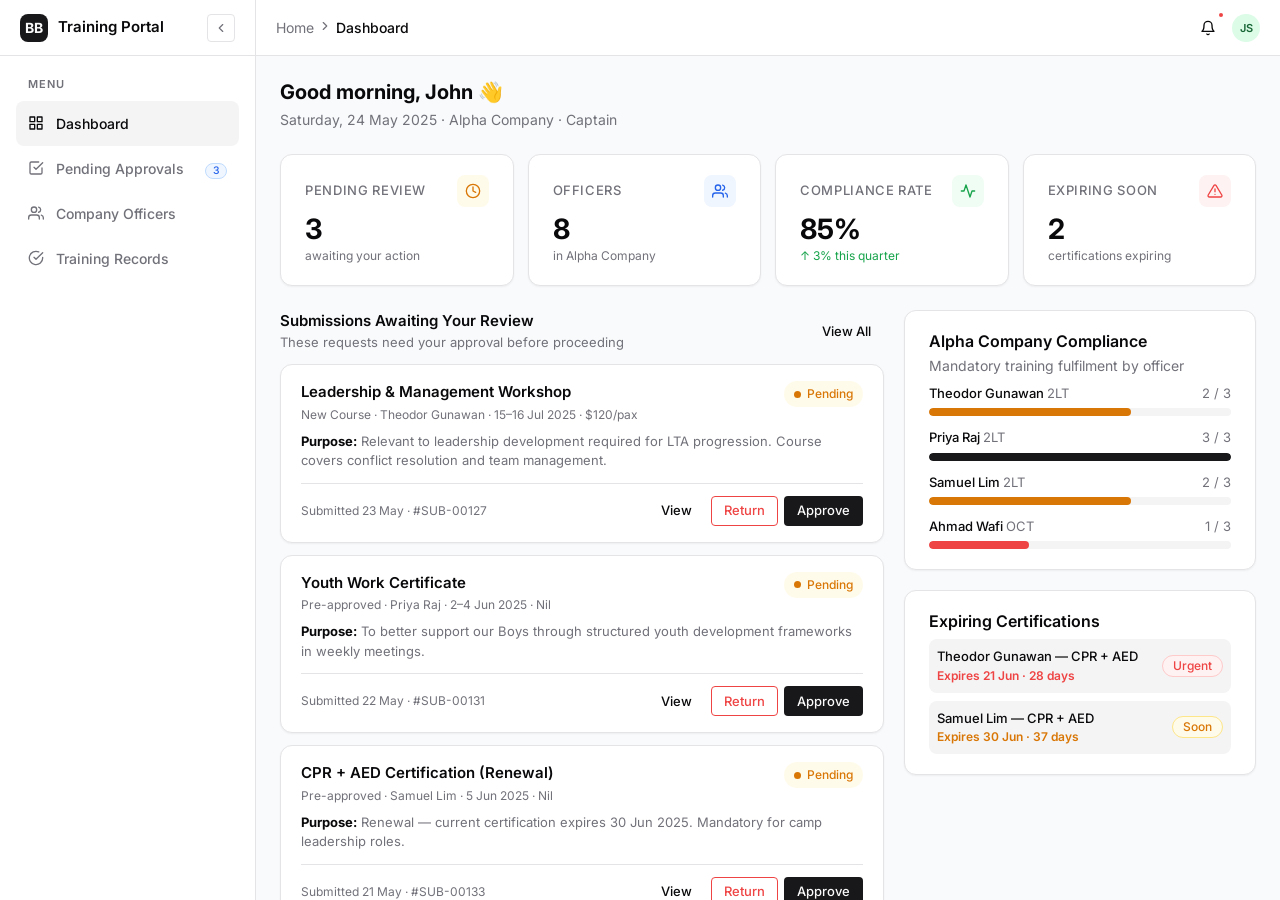
==== pages/captain.html @ b784c7eb "initial commit" ====
<!DOCTYPE html>
<html lang="en" style="height:100%;">
<head>
  <meta charset="UTF-8" />
  <meta name="viewport" content="width=device-width, initial-scale=1.0" />
  <title>Captain — BB Training Portal</title>
  <link rel="preconnect" href="https://fonts.googleapis.com" />
  <link rel="preconnect" href="https://fonts.gstatic.com" crossorigin />
  <link href="https://fonts.googleapis.com/css2?family=Inter:wght@400;500;600;700;800&display=swap" rel="stylesheet" />
  <link rel="stylesheet" href="../components/styles.css" />
</head>
<body style="height:100%;overflow:hidden;">

<div class="layout" style="height:100%;">

  <!-- ── Sidebar ──────────────────────────────────────────────── -->
  <aside class="sidebar">
    <div class="sidebar-header">
      <div class="sidebar-brand">
        <div class="sidebar-logo">BB</div>
        <span class="sidebar-brand-name">Training Portal</span>
      </div>
      <button class="sidebar-toggle" title="Collapse sidebar">
        <svg viewBox="0 0 24 24" fill="none" stroke="currentColor" stroke-width="2" stroke-linecap="round" stroke-linejoin="round"><path d="m15 18-6-6 6-6"/></svg>
      </button>
    </div>
    <nav class="sidebar-nav">
      <div class="sidebar-section">
        <div class="sidebar-section-label">Menu</div>
        <a href="#" id="nav-dashboard" class="nav-item active" onclick="showSection('dashboard');return false;">
          <span class="nav-item-icon"><svg viewBox="0 0 24 24" fill="none" stroke="currentColor" stroke-width="2" stroke-linecap="round" stroke-linejoin="round"><rect x="3" y="3" width="7" height="7"/><rect x="14" y="3" width="7" height="7"/><rect x="14" y="14" width="7" height="7"/><rect x="3" y="14" width="7" height="7"/></svg></span>
          <span class="nav-item-label">Dashboard</span>
        </a>
        <a href="#" id="nav-approvals" class="nav-item" onclick="showSection('approvals');return false;">
          <span class="nav-item-icon"><svg viewBox="0 0 24 24" fill="none" stroke="currentColor" stroke-width="2" stroke-linecap="round" stroke-linejoin="round"><polyline points="9 11 12 14 22 4"/><path d="M21 12v7a2 2 0 0 1-2 2H5a2 2 0 0 1-2-2V5a2 2 0 0 1 2-2h11"/></svg></span>
          <span class="nav-item-label">Pending Approvals</span>
          <span class="nav-item-badge"><span class="badge badge-info" style="font-size:.65rem;padding:.125rem .4rem;">3</span></span>
        </a>
        <a href="#" id="nav-officers" class="nav-item" onclick="showSection('officers');return false;">
          <span class="nav-item-icon"><svg viewBox="0 0 24 24" fill="none" stroke="currentColor" stroke-width="2" stroke-linecap="round" stroke-linejoin="round"><path d="M17 21v-2a4 4 0 0 0-4-4H5a4 4 0 0 0-4 4v2"/><circle cx="9" cy="7" r="4"/><path d="M23 21v-2a4 4 0 0 0-3-3.87"/><path d="M16 3.13a4 4 0 0 1 0 7.75"/></svg></span>
          <span class="nav-item-label">Company Officers</span>
        </a>
        <a href="#" id="nav-records" class="nav-item" onclick="showSection('records');return false;">
          <span class="nav-item-icon"><svg viewBox="0 0 24 24" fill="none" stroke="currentColor" stroke-width="2" stroke-linecap="round" stroke-linejoin="round"><path d="M22 11.08V12a10 10 0 1 1-5.93-9.14"/><polyline points="22 4 12 14.01 9 11.01"/></svg></span>
          <span class="nav-item-label">Training Records</span>
        </a>
      </div>
    </nav>
  </aside>

  <!-- ── Main ─────────────────────────────────────────────────── -->
  <div class="page-wrapper">

    <!-- Topbar -->
    <div class="topbar">
      <div class="topbar-left">
        <nav class="breadcrumb">
          <div class="breadcrumb-item"><a href="#">Home</a></div>
          <div class="breadcrumb-separator"><svg viewBox="0 0 24 24" fill="none" stroke="currentColor" stroke-width="2" stroke-linecap="round" stroke-linejoin="round"><polyline points="9 18 15 12 9 6"/></svg></div>
          <div class="breadcrumb-item" id="breadcrumb-current">Dashboard</div>
        </nav>
      </div>
      <div class="topbar-right">
        <div class="notif-btn">
          <button class="btn btn-ghost btn-icon" title="Notifications" data-dropdown="notif-menu">
            <svg viewBox="0 0 24 24" fill="none" stroke="currentColor" stroke-width="2" stroke-linecap="round" stroke-linejoin="round"><path d="M18 8A6 6 0 0 0 6 8c0 7-3 9-3 9h18s-3-2-3-9"/><path d="M13.73 21a2 2 0 0 1-3.46 0"/></svg>
          </button>
          <span class="notif-dot"></span>
        </div>
        <div class="dropdown-menu align-right" id="notif-menu" style="width:18rem;">
          <div class="dropdown-label">Notifications</div>
          <div class="dropdown-separator"></div>
          <div style="padding:0.5rem;display:flex;flex-direction:column;gap:0.375rem;">
            <div style="padding:0.5rem;border-radius:var(--radius);background:var(--muted);font-size:0.8125rem;">
              <div style="font-weight:500;color:var(--fg);">New submission pending review</div>
              <div style="color:var(--muted-fg);font-size:0.75rem;margin-top:0.125rem;">Theodor Gunawan · Leadership Workshop · just now</div>
            </div>
            <div style="padding:0.5rem;border-radius:var(--radius);font-size:0.8125rem;">
              <div style="font-weight:500;color:var(--fg);">New submission pending review</div>
              <div style="color:var(--muted-fg);font-size:0.75rem;margin-top:0.125rem;">Priya Raj · Youth Work Certificate · 1 hour ago</div>
            </div>
            <div style="padding:0.5rem;border-radius:var(--radius);font-size:0.8125rem;">
              <div style="font-weight:500;color:var(--fg);">2 officers have expiring certs</div>
              <div style="color:var(--muted-fg);font-size:0.75rem;margin-top:0.125rem;">Alpha Company · within 90 days</div>
            </div>
          </div>
        </div>
        <div style="position:relative;">
          <button class="avatar avatar-sm" style="background:#dcfce7;color:#166534;cursor:pointer;border:none;" data-dropdown="topbar-user-menu">JS</button>
          <div class="dropdown-menu align-right" id="topbar-user-menu" style="width:14rem;top:2.5rem;">
            <div class="dropdown-label">John Seet · Alpha Company</div>
            <div style="padding:0.25rem 0.75rem 0.5rem;font-size:0.75rem;color:var(--muted-fg);">Captain</div>
            <div class="dropdown-separator"></div>
            <button class="dropdown-item"><svg viewBox="0 0 24 24" fill="none" stroke="currentColor" stroke-width="2" stroke-linecap="round" stroke-linejoin="round"><path d="M20 21v-2a4 4 0 0 0-4-4H8a4 4 0 0 0-4 4v2"/><circle cx="12" cy="7" r="4"/></svg>My Profile</button>
            <div class="dropdown-separator"></div>
            <a href="login.html" class="dropdown-item destructive"><svg viewBox="0 0 24 24" fill="none" stroke="currentColor" stroke-width="2" stroke-linecap="round" stroke-linejoin="round"><path d="M9 21H5a2 2 0 0 1-2-2V5a2 2 0 0 1 2-2h4"/><polyline points="16 17 21 12 16 7"/><line x1="21" y1="12" x2="9" y2="12"/></svg>Log Out</a>
          </div>
        </div>
      </div>
    </div>

    <main class="page-content">

      <!-- ══════════════════════════════════════════════════════
           SECTION: Dashboard
           ══════════════════════════════════════════════════════ -->
      <div id="section-dashboard">
        <div class="page-header">
          <div>
            <h1 class="page-title">Good morning, John 👋</h1>
            <p class="page-subtitle">Saturday, 24 May 2025 · Alpha Company · Captain</p>
          </div>
        </div>

        <!-- Stat cards -->
        <div style="display:grid;grid-template-columns:repeat(4,1fr);gap:0.875rem;margin-bottom:1.5rem;">
          <div class="stat-card" style="cursor:pointer;" onclick="showSection('approvals')">
            <div class="stat-card-header">
              <span class="stat-card-label">Pending Review</span>
              <div class="stat-card-icon" style="background:#fffbeb;color:var(--warning);">
                <svg viewBox="0 0 24 24" fill="none" stroke="currentColor" stroke-width="2" stroke-linecap="round" stroke-linejoin="round"><circle cx="12" cy="12" r="10"/><polyline points="12 6 12 12 16 14"/></svg>
              </div>
            </div>
            <div class="stat-card-value">3</div>
            <div class="stat-card-trend">awaiting your action</div>
          </div>
          <div class="stat-card" style="cursor:pointer;" onclick="showSection('officers')">
            <div class="stat-card-header">
              <span class="stat-card-label">Officers</span>
              <div class="stat-card-icon" style="background:#eff6ff;color:var(--info);">
                <svg viewBox="0 0 24 24" fill="none" stroke="currentColor" stroke-width="2" stroke-linecap="round" stroke-linejoin="round"><path d="M17 21v-2a4 4 0 0 0-4-4H5a4 4 0 0 0-4 4v2"/><circle cx="9" cy="7" r="4"/><path d="M23 21v-2a4 4 0 0 0-3-3.87"/><path d="M16 3.13a4 4 0 0 1 0 7.75"/></svg>
              </div>
            </div>
            <div class="stat-card-value">8</div>
            <div class="stat-card-trend">in Alpha Company</div>
          </div>
          <div class="stat-card">
            <div class="stat-card-header">
              <span class="stat-card-label">Compliance Rate</span>
              <div class="stat-card-icon" style="background:#f0fdf4;color:var(--success);">
                <svg viewBox="0 0 24 24" fill="none" stroke="currentColor" stroke-width="2" stroke-linecap="round" stroke-linejoin="round"><polyline points="22 12 18 12 15 21 9 3 6 12 2 12"/></svg>
              </div>
            </div>
            <div class="stat-card-value">85%</div>
            <div class="stat-card-trend" style="color:var(--success);">↑ 3% this quarter</div>
          </div>
          <div class="stat-card">
            <div class="stat-card-header">
              <span class="stat-card-label">Expiring Soon</span>
              <div class="stat-card-icon" style="background:#fef2f2;color:var(--destructive);">
                <svg viewBox="0 0 24 24" fill="none" stroke="currentColor" stroke-width="2" stroke-linecap="round" stroke-linejoin="round"><path d="M10.29 3.86L1.82 18a2 2 0 0 0 1.71 3h16.94a2 2 0 0 0 1.71-3L13.71 3.86a2 2 0 0 0-3.42 0z"/><line x1="12" y1="9" x2="12" y2="13"/><line x1="12" y1="17" x2="12.01" y2="17"/></svg>
              </div>
            </div>
            <div class="stat-card-value">2</div>
            <div class="stat-card-trend">certifications expiring</div>
          </div>
        </div>

        <div style="display:grid;grid-template-columns:1fr 22rem;gap:1.25rem;align-items:start;">
          <!-- Left: pending submissions -->
          <div class="section">
            <div class="section-header">
              <div>
                <div class="section-title">Submissions Awaiting Your Review</div>
                <div class="section-subtitle">These requests need your approval before proceeding</div>
              </div>
              <button class="btn btn-ghost btn-sm" onclick="showSection('approvals')">View All</button>
            </div>

            <div style="display:flex;flex-direction:column;gap:0.75rem;">

              <div class="submission-card">
                <div class="submission-card-header">
                  <div>
                    <div class="submission-card-title">Leadership &amp; Management Workshop</div>
                    <div class="submission-card-meta">New Course · Theodor Gunawan · 15–16 Jul 2025 · $120/pax</div>
                  </div>
                  <span class="status-pill pending">Pending</span>
                </div>
                <div style="font-size:0.8125rem;color:var(--muted-fg);margin:0.5rem 0 0.625rem;">
                  <strong style="color:var(--fg);">Purpose:</strong> Relevant to leadership development required for LTA progression. Course covers conflict resolution and team management.
                </div>
                <div class="submission-card-footer">
                  <div style="font-size:0.75rem;color:var(--muted-fg);">Submitted 23 May · #SUB-00127</div>
                  <div style="display:flex;gap:0.375rem;">
                    <button class="btn btn-ghost btn-sm" onclick="openDetailDialog('SUB-00127')">View</button>
                    <button class="btn btn-outline btn-sm" style="color:var(--destructive);border-color:var(--destructive);" onclick="openReturnDialog('SUB-00127','Theodor Gunawan','Leadership & Management Workshop')">Return</button>
                    <button class="btn btn-default btn-sm" onclick="openApproveDialog('SUB-00127','Theodor Gunawan','Leadership & Management Workshop')">Approve</button>
                  </div>
                </div>
              </div>

              <div class="submission-card">
                <div class="submission-card-header">
                  <div>
                    <div class="submission-card-title">Youth Work Certificate</div>
                    <div class="submission-card-meta">Pre-approved · Priya Raj · 2–4 Jun 2025 · Nil</div>
                  </div>
                  <span class="status-pill pending">Pending</span>
                </div>
                <div style="font-size:0.8125rem;color:var(--muted-fg);margin:0.5rem 0 0.625rem;">
                  <strong style="color:var(--fg);">Purpose:</strong> To better support our Boys through structured youth development frameworks in weekly meetings.
                </div>
                <div class="submission-card-footer">
                  <div style="font-size:0.75rem;color:var(--muted-fg);">Submitted 22 May · #SUB-00131</div>
                  <div style="display:flex;gap:0.375rem;">
                    <button class="btn btn-ghost btn-sm" onclick="openDetailDialog('SUB-00131')">View</button>
                    <button class="btn btn-outline btn-sm" style="color:var(--destructive);border-color:var(--destructive);" onclick="openReturnDialog('SUB-00131','Priya Raj','Youth Work Certificate')">Return</button>
                    <button class="btn btn-default btn-sm" onclick="openApproveDialog('SUB-00131','Priya Raj','Youth Work Certificate')">Approve</button>
                  </div>
                </div>
              </div>

              <div class="submission-card">
                <div class="submission-card-header">
                  <div>
                    <div class="submission-card-title">CPR + AED Certification (Renewal)</div>
                    <div class="submission-card-meta">Pre-approved · Samuel Lim · 5 Jun 2025 · Nil</div>
                  </div>
                  <span class="status-pill pending">Pending</span>
                </div>
                <div style="font-size:0.8125rem;color:var(--muted-fg);margin:0.5rem 0 0.625rem;">
                  <strong style="color:var(--fg);">Purpose:</strong> Renewal — current certification expires 30 Jun 2025. Mandatory for camp leadership roles.
                </div>
                <div class="submission-card-footer">
                  <div style="font-size:0.75rem;color:var(--muted-fg);">Submitted 21 May · #SUB-00133</div>
                  <div style="display:flex;gap:0.375rem;">
                    <button class="btn btn-ghost btn-sm" onclick="openDetailDialog('SUB-00133')">View</button>
                    <button class="btn btn-outline btn-sm" style="color:var(--destructive);border-color:var(--destructive);" onclick="openReturnDialog('SUB-00133','Samuel Lim','CPR + AED Certification')">Return</button>
                    <button class="btn btn-default btn-sm" onclick="openApproveDialog('SUB-00133','Samuel Lim','CPR + AED Certification')">Approve</button>
                  </div>
                </div>
              </div>

            </div>
          </div>

          <!-- Right: company compliance -->
          <div style="display:flex;flex-direction:column;gap:1.25rem;">

            <div class="card">
              <div class="card-header">
                <h3 class="card-title">Alpha Company Compliance</h3>
                <p class="card-description">Mandatory training fulfilment by officer</p>
              </div>
              <div class="card-content" style="padding-top:0.5rem;display:flex;flex-direction:column;gap:0.75rem;">
                <div>
                  <div style="display:flex;justify-content:space-between;font-size:0.8125rem;margin-bottom:0.3rem;">
                    <span style="font-weight:500;">Theodor Gunawan <span style="color:var(--muted-fg);font-weight:400;">2LT</span></span>
                    <span style="color:var(--muted-fg);">2 / 3</span>
                  </div>
                  <div class="progress"><div class="progress-bar" data-value="67" style="background:var(--warning);"></div></div>
                </div>
                <div>
                  <div style="display:flex;justify-content:space-between;font-size:0.8125rem;margin-bottom:0.3rem;">
                    <span style="font-weight:500;">Priya Raj <span style="color:var(--muted-fg);font-weight:400;">2LT</span></span>
                    <span style="color:var(--muted-fg);">3 / 3</span>
                  </div>
                  <div class="progress"><div class="progress-bar" data-value="100"></div></div>
                </div>
                <div>
                  <div style="display:flex;justify-content:space-between;font-size:0.8125rem;margin-bottom:0.3rem;">
                    <span style="font-weight:500;">Samuel Lim <span style="color:var(--muted-fg);font-weight:400;">2LT</span></span>
                    <span style="color:var(--muted-fg);">2 / 3</span>
                  </div>
                  <div class="progress"><div class="progress-bar" data-value="67" style="background:var(--warning);"></div></div>
                </div>
                <div>
                  <div style="display:flex;justify-content:space-between;font-size:0.8125rem;margin-bottom:0.3rem;">
                    <span style="font-weight:500;">Ahmad Wafi <span style="color:var(--muted-fg);font-weight:400;">OCT</span></span>
                    <span style="color:var(--muted-fg);">1 / 3</span>
                  </div>
                  <div class="progress"><div class="progress-bar" data-value="33" style="background:var(--destructive);"></div></div>
                </div>
              </div>
            </div>

            <div class="card">
              <div class="card-header">
                <h3 class="card-title">Expiring Certifications</h3>
              </div>
              <div class="card-content" style="padding-top:0.5rem;display:flex;flex-direction:column;gap:0.5rem;">
                <div style="display:flex;align-items:center;justify-content:space-between;padding:0.5rem;background:var(--muted);border-radius:var(--radius);font-size:0.8125rem;">
                  <div>
                    <div style="font-weight:500;">Theodor Gunawan — CPR + AED</div>
                    <div style="color:var(--destructive);font-size:0.75rem;font-weight:600;">Expires 21 Jun · 28 days</div>
                  </div>
                  <span class="badge" style="background:#fef2f2;color:var(--destructive);border-color:#fecaca;">Urgent</span>
                </div>
                <div style="display:flex;align-items:center;justify-content:space-between;padding:0.5rem;background:var(--muted);border-radius:var(--radius);font-size:0.8125rem;">
                  <div>
                    <div style="font-weight:500;">Samuel Lim — CPR + AED</div>
                    <div style="color:var(--warning);font-size:0.75rem;font-weight:600;">Expires 30 Jun · 37 days</div>
                  </div>
                  <span class="badge badge-warning">Soon</span>
                </div>
              </div>
            </div>

          </div>
        </div>
      </div><!-- /section-dashboard -->


      <!-- ══════════════════════════════════════════════════════
           SECTION: Pending Approvals
           ══════════════════════════════════════════════════════ -->
      <div id="section-approvals" style="display:none;">
        <div class="page-header">
          <div>
            <h1 class="page-title">Pending Approvals</h1>
            <p class="page-subtitle">Training requests from Alpha Company officers awaiting your review</p>
          </div>
        </div>

        <!-- Filter bar -->
        <div style="display:flex;align-items:center;gap:0.75rem;margin-bottom:1.25rem;flex-wrap:wrap;">
          <div class="input-wrapper" style="flex:1;min-width:14rem;max-width:22rem;">
            <span class="input-icon-left"><svg viewBox="0 0 24 24" fill="none" stroke="currentColor" stroke-width="2" stroke-linecap="round" stroke-linejoin="round"><circle cx="11" cy="11" r="8"/><path d="m21 21-4.35-4.35"/></svg></span>
            <input class="input has-icon-left" type="text" placeholder="Search by officer or course…" oninput="filterApprovals(this.value)" />
          </div>
          <select class="input" style="width:auto;" onchange="filterApprovalType(this.value)">
            <option value="">All Types</option>
            <option value="preapproved">Pre-approved</option>
            <option value="new">New Course</option>
          </select>
        </div>

        <div class="card" style="padding:0;overflow:hidden;">
          <table class="table" id="approvals-table">
            <thead>
              <tr>
                <th>Ref #</th>
                <th>Officer</th>
                <th>Course</th>
                <th>Type</th>
                <th>Submitted</th>
                <th>Dates</th>
                <th style="width:11rem;"></th>
              </tr>
            </thead>
            <tbody id="tbody-approvals">
              <tr data-type="new" data-search="john tan leadership management workshop sub-00127">
                <td style="font-family:monospace;font-size:0.8rem;color:var(--muted-fg);">#SUB-00127</td>
                <td>
                  <div style="display:flex;align-items:center;gap:0.5rem;">
                    <div class="avatar avatar-sm" style="background:#dbeafe;color:#1d4ed8;">TG</div>
                    <div><div style="font-weight:500;font-size:0.875rem;">Theodor Gunawan</div><div style="font-size:0.75rem;color:var(--muted-fg);">2LT</div></div>
                  </div>
                </td>
                <td style="font-weight:500;">Leadership &amp; Management Workshop</td>
                <td><span class="chip">New Course</span></td>
                <td>23 May 2025</td>
                <td style="color:var(--muted-fg);">15–16 Jul 2025</td>
                <td>
                  <div style="display:flex;gap:0.375rem;">
                    <button class="btn btn-ghost btn-sm" onclick="openDetailDialog('SUB-00127')">View</button>
                    <button class="btn btn-outline btn-sm" style="color:var(--destructive);border-color:var(--destructive);" onclick="openReturnDialog('SUB-00127','Theodor Gunawan','Leadership & Management Workshop')">Return</button>
                    <button class="btn btn-default btn-sm" onclick="openApproveDialog('SUB-00127','Theodor Gunawan','Leadership & Management Workshop')">Approve</button>
                  </div>
                </td>
              </tr>
              <tr data-type="preapproved" data-search="priya raj youth work certificate sub-00131">
                <td style="font-family:monospace;font-size:0.8rem;color:var(--muted-fg);">#SUB-00131</td>
                <td>
                  <div style="display:flex;align-items:center;gap:0.5rem;">
                    <div class="avatar avatar-sm" style="background:#f3e8ff;color:#7c3aed;">PR</div>
                    <div><div style="font-weight:500;font-size:0.875rem;">Priya Raj</div><div style="font-size:0.75rem;color:var(--muted-fg);">2LT</div></div>
                  </div>
                </td>
                <td style="font-weight:500;">Youth Work Certificate</td>
                <td><span class="chip">Pre-approved</span></td>
                <td>22 May 2025</td>
                <td style="color:var(--muted-fg);">2–4 Jun 2025</td>
                <td>
                  <div style="display:flex;gap:0.375rem;">
                    <button class="btn btn-ghost btn-sm" onclick="openDetailDialog('SUB-00131')">View</button>
                    <button class="btn btn-outline btn-sm" style="color:var(--destructive);border-color:var(--destructive);" onclick="openReturnDialog('SUB-00131','Priya Raj','Youth Work Certificate')">Return</button>
                    <button class="btn btn-default btn-sm" onclick="openApproveDialog('SUB-00131','Priya Raj','Youth Work Certificate')">Approve</button>
                  </div>
                </td>
              </tr>
              <tr data-type="preapproved" data-search="samuel lim cpr aed certification sub-00133">
                <td style="font-family:monospace;font-size:0.8rem;color:var(--muted-fg);">#SUB-00133</td>
                <td>
                  <div style="display:flex;align-items:center;gap:0.5rem;">
                    <div class="avatar avatar-sm" style="background:#fef9c3;color:#854d0e;">SL</div>
                    <div><div style="font-weight:500;font-size:0.875rem;">Samuel Lim</div><div style="font-size:0.75rem;color:var(--muted-fg);">2LT</div></div>
                  </div>
                </td>
                <td style="font-weight:500;">CPR + AED Certification (Renewal)</td>
                <td><span class="chip">Pre-approved</span></td>
                <td>21 May 2025</td>
                <td style="color:var(--muted-fg);">5 Jun 2025</td>
                <td>
                  <div style="display:flex;gap:0.375rem;">
                    <button class="btn btn-ghost btn-sm" onclick="openDetailDialog('SUB-00133')">View</button>
                    <button class="btn btn-outline btn-sm" style="color:var(--destructive);border-color:var(--destructive);" onclick="openReturnDialog('SUB-00133','Samuel Lim','CPR + AED Certification')">Return</button>
                    <button class="btn btn-default btn-sm" onclick="openApproveDialog('SUB-00133','Samuel Lim','CPR + AED Certification')">Approve</button>
                  </div>
                </td>
              </tr>
            </tbody>
          </table>
        </div>
      </div><!-- /section-approvals -->


      <!-- ══════════════════════════════════════════════════════
           SECTION: Company Officers
           ══════════════════════════════════════════════════════ -->
      <div id="section-officers" style="display:none;">
        <div class="page-header">
          <div>
            <h1 class="page-title">Company Officers</h1>
            <p class="page-subtitle">Alpha Company · 8 officers</p>
          </div>
        </div>

        <div class="card" style="padding:0;overflow:hidden;">
          <table class="table">
            <thead>
              <tr>
                <th>Officer</th>
                <th>Rank</th>
                <th>OCO</th>
                <th>BOTC</th>
                <th>AOTC</th>
                <th>CPR/AED</th>
                <th>Safeguarding</th>
                <th>Overall</th>
              </tr>
            </thead>
            <tbody>
              <tr>
                <td>
                  <div style="display:flex;align-items:center;gap:0.5rem;">
                    <div class="avatar avatar-sm" style="background:#dbeafe;color:#1d4ed8;">TG</div>
                    <span style="font-weight:500;">Theodor Gunawan</span>
                  </div>
                </td>
                <td>2LT</td>
                <td><span class="status-pill approved" style="font-size:0.7rem;">✓</span></td>
                <td><span class="status-pill approved" style="font-size:0.7rem;">✓</span></td>
                <td><span class="status-pill pending" style="font-size:0.7rem;">—</span></td>
                <td><span class="status-pill" style="background:#fef3c7;color:#92400e;font-size:0.7rem;">Expiring</span></td>
                <td><span class="status-pill approved" style="font-size:0.7rem;">✓</span></td>
                <td>
                  <div style="display:flex;align-items:center;gap:0.5rem;">
                    <div class="progress" style="width:4rem;"><div class="progress-bar" data-value="67" style="background:var(--warning);"></div></div>
                    <span style="font-size:0.8125rem;color:var(--muted-fg);">67%</span>
                  </div>
                </td>
              </tr>
              <tr>
                <td>
                  <div style="display:flex;align-items:center;gap:0.5rem;">
                    <div class="avatar avatar-sm" style="background:#f3e8ff;color:#7c3aed;">PR</div>
                    <span style="font-weight:500;">Priya Raj</span>
                  </div>
                </td>
                <td>2LT</td>
                <td><span class="status-pill approved" style="font-size:0.7rem;">✓</span></td>
                <td><span class="status-pill approved" style="font-size:0.7rem;">✓</span></td>
                <td><span class="status-pill approved" style="font-size:0.7rem;">✓</span></td>
                <td><span class="status-pill approved" style="font-size:0.7rem;">✓</span></td>
                <td><span class="status-pill approved" style="font-size:0.7rem;">✓</span></td>
                <td>
                  <div style="display:flex;align-items:center;gap:0.5rem;">
                    <div class="progress" style="width:4rem;"><div class="progress-bar" data-value="100"></div></div>
                    <span style="font-size:0.8125rem;color:var(--muted-fg);">100%</span>
                  </div>
                </td>
              </tr>
              <tr>
                <td>
                  <div style="display:flex;align-items:center;gap:0.5rem;">
                    <div class="avatar avatar-sm" style="background:#fef9c3;color:#854d0e;">SL</div>
                    <span style="font-weight:500;">Samuel Lim</span>
                  </div>
                </td>
                <td>2LT</td>
                <td><span class="status-pill approved" style="font-size:0.7rem;">✓</span></td>
                <td><span class="status-pill approved" style="font-size:0.7rem;">✓</span></td>
                <td><span class="status-pill pending" style="font-size:0.7rem;">—</span></td>
                <td><span class="status-pill" style="background:#fef3c7;color:#92400e;font-size:0.7rem;">Expiring</span></td>
                <td><span class="status-pill approved" style="font-size:0.7rem;">✓</span></td>
                <td>
                  <div style="display:flex;align-items:center;gap:0.5rem;">
                    <div class="progress" style="width:4rem;"><div class="progress-bar" data-value="67" style="background:var(--warning);"></div></div>
                    <span style="font-size:0.8125rem;color:var(--muted-fg);">67%</span>
                  </div>
                </td>
              </tr>
              <tr>
                <td>
                  <div style="display:flex;align-items:center;gap:0.5rem;">
                    <div class="avatar avatar-sm">AW</div>
                    <span style="font-weight:500;">Ahmad Wafi</span>
                  </div>
                </td>
                <td>OCT</td>
                <td><span class="status-pill approved" style="font-size:0.7rem;">✓</span></td>
                <td><span class="status-pill pending" style="font-size:0.7rem;">—</span></td>
                <td><span class="status-pill pending" style="font-size:0.7rem;">—</span></td>
                <td><span class="status-pill approved" style="font-size:0.7rem;">✓</span></td>
                <td><span class="status-pill pending" style="font-size:0.7rem;">—</span></td>
                <td>
                  <div style="display:flex;align-items:center;gap:0.5rem;">
                    <div class="progress" style="width:4rem;"><div class="progress-bar" data-value="33" style="background:var(--destructive);"></div></div>
                    <span style="font-size:0.8125rem;color:var(--muted-fg);">33%</span>
                  </div>
                </td>
              </tr>
              <tr>
                <td>
                  <div style="display:flex;align-items:center;gap:0.5rem;">
                    <div class="avatar avatar-sm" style="background:#fce7f3;color:#9d174d;">LY</div>
                    <span style="font-weight:500;">Lena Yeo</span>
                  </div>
                </td>
                <td>LT</td>
                <td><span class="status-pill approved" style="font-size:0.7rem;">✓</span></td>
                <td><span class="status-pill approved" style="font-size:0.7rem;">✓</span></td>
                <td><span class="status-pill approved" style="font-size:0.7rem;">✓</span></td>
                <td><span class="status-pill approved" style="font-size:0.7rem;">✓</span></td>
                <td><span class="status-pill approved" style="font-size:0.7rem;">✓</span></td>
                <td>
                  <div style="display:flex;align-items:center;gap:0.5rem;">
                    <div class="progress" style="width:4rem;"><div class="progress-bar" data-value="100"></div></div>
                    <span style="font-size:0.8125rem;color:var(--muted-fg);">100%</span>
                  </div>
                </td>
              </tr>
            </tbody>
          </table>
        </div>
      </div><!-- /section-officers -->


      <!-- ══════════════════════════════════════════════════════
           SECTION: Training Records
           ══════════════════════════════════════════════════════ -->
      <div id="section-records" style="display:none;">

        <div class="page-header">
          <div>
            <h1 class="page-title">Training Records</h1>
            <p class="page-subtitle">Your personal certifications and company officer records</p>
          </div>
          <div class="page-actions">
            <button class="btn btn-outline" onclick="showToast('success','Export','Training records exported as CSV')">
              <svg viewBox="0 0 24 24" fill="none" stroke="currentColor" stroke-width="2" stroke-linecap="round" stroke-linejoin="round"><path d="M21 15v4a2 2 0 0 1-2 2H5a2 2 0 0 1-2-2v-4"/><polyline points="7 10 12 15 17 10"/><line x1="12" y1="15" x2="12" y2="3"/></svg>
              Export CSV
            </button>
          </div>
        </div>

        <!-- Sub-tab switcher -->
        <div style="display:flex;gap:0.25rem;padding:0.25rem;background:var(--muted);border-radius:var(--radius);width:fit-content;margin-bottom:1.5rem;">
          <button id="rectab-mine" onclick="switchRecordsTab('mine')" style="padding:0.4rem 1rem;border-radius:calc(var(--radius) - 2px);font-size:0.8125rem;font-weight:500;border:none;cursor:pointer;background:var(--bg);color:var(--fg);box-shadow:0 1px 2px rgba(0,0,0,.06);">My Records</button>
          <button id="rectab-company" onclick="switchRecordsTab('company')" style="padding:0.4rem 1rem;border-radius:calc(var(--radius) - 2px);font-size:0.8125rem;font-weight:500;border:none;cursor:pointer;background:transparent;color:var(--muted-fg);">Company Records</button>
        </div>

        <!-- ── My Records ── -->
        <div id="records-mine">
          <div style="display:flex;gap:0.625rem;margin-bottom:1.25rem;flex-wrap:wrap;">
            <div style="display:flex;align-items:center;gap:0.5rem;padding:0.5rem 0.875rem;background:#f0fdf4;border:1px solid #bbf7d0;border-radius:var(--radius);font-size:0.8125rem;">
              <svg viewBox="0 0 24 24" fill="none" stroke="var(--success)" stroke-width="2" stroke-linecap="round" stroke-linejoin="round" style="width:1rem;height:1rem;flex-shrink:0;"><path d="M22 11.08V12a10 10 0 1 1-5.93-9.14"/><polyline points="22 4 12 14.01 9 11.01"/></svg>
              <span style="font-weight:600;color:#166534;">7</span><span style="color:#166534;">Completed</span>
            </div>
            <div style="display:flex;align-items:center;gap:0.5rem;padding:0.5rem 0.875rem;background:#fef2f2;border:1px solid #fecaca;border-radius:var(--radius);font-size:0.8125rem;">
              <svg viewBox="0 0 24 24" fill="none" stroke="var(--destructive)" stroke-width="2" stroke-linecap="round" stroke-linejoin="round" style="width:1rem;height:1rem;flex-shrink:0;"><path d="M10.29 3.86L1.82 18a2 2 0 0 0 1.71 3h16.94a2 2 0 0 0 1.71-3L13.71 3.86a2 2 0 0 0-3.42 0z"/><line x1="12" y1="9" x2="12" y2="13"/><line x1="12" y1="17" x2="12.01" y2="17"/></svg>
              <span style="font-weight:600;color:var(--destructive);">1</span><span style="color:var(--destructive);">Expired</span>
            </div>
          </div>

          <div class="card" style="padding:0;overflow:hidden;">
            <table class="table" id="my-records-table">
              <thead>
                <tr>
                  <th>Course / Training</th>
                  <th>Category</th>
                  <th>Completed</th>
                  <th>Expiry</th>
                  <th>Status</th>
                  <th>Curriculum</th>
                  <th style="width:7rem;"></th>
                </tr>
              </thead>
              <tbody>
                <tr>
                  <td style="font-weight:500;">OCO</td>
                  <td><span class="chip">Mandatory</span></td>
                  <td>12 Jan 2019</td>
                  <td style="color:var(--muted-fg);">No expiry</td>
                  <td><span class="status-pill approved">Active</span></td>
                  <td><span class="badge badge-secondary">OCO Track</span></td>
                  <td><button class="btn btn-ghost btn-sm" onclick="openCapRecordDetail('oco')">View details</button></td>
                </tr>
                <tr>
                  <td style="font-weight:500;">BOTC</td>
                  <td><span class="chip">Mandatory</span></td>
                  <td>8 Mar 2020</td>
                  <td style="color:var(--muted-fg);">No expiry</td>
                  <td><span class="status-pill approved">Active</span></td>
                  <td><span class="badge badge-secondary">BOTC Track</span></td>
                  <td><button class="btn btn-ghost btn-sm" onclick="openCapRecordDetail('botc')">View details</button></td>
                </tr>
                <tr>
                  <td style="font-weight:500;">AOTC</td>
                  <td><span class="chip">Mandatory</span></td>
                  <td>5 Jun 2021</td>
                  <td style="color:var(--muted-fg);">No expiry</td>
                  <td><span class="status-pill approved">Active</span></td>
                  <td><span class="badge badge-secondary">AOTC Track</span></td>
                  <td><button class="btn btn-ghost btn-sm" onclick="openCapRecordDetail('aotc')">View details</button></td>
                </tr>
                <tr>
                  <td style="font-weight:500;">First Aid Level 2</td>
                  <td><span class="chip">Mandatory</span></td>
                  <td>20 May 2021</td>
                  <td>20 May 2023</td>
                  <td><span class="status-pill" style="background:#fef2f2;color:var(--destructive);">Expired</span></td>
                  <td><span class="badge">General</span></td>
                  <td><button class="btn btn-ghost btn-sm" onclick="openCapRecordDetail('fa2')">View details</button></td>
                </tr>
                <tr>
                  <td style="font-weight:500;">Safeguarding Children &amp; Youth</td>
                  <td><span class="chip">Mandatory</span></td>
                  <td>14 Mar 2022</td>
                  <td style="color:var(--muted-fg);">14 Mar 2025</td>
                  <td><span class="status-pill approved">Active</span></td>
                  <td><span class="badge">General</span></td>
                  <td><button class="btn btn-ghost btn-sm" onclick="openCapRecordDetail('safeguard')">View details</button></td>
                </tr>
                <tr>
                  <td style="font-weight:500;">CPR + AED Certification</td>
                  <td><span class="chip">Recurring</span></td>
                  <td>9 Feb 2023</td>
                  <td style="color:var(--muted-fg);">9 Feb 2025</td>
                  <td><span class="status-pill approved">Active</span></td>
                  <td><span class="badge">General</span></td>
                  <td><button class="btn btn-ghost btn-sm" onclick="openCapRecordDetail('cpr')">View details</button></td>
                </tr>
                <tr>
                  <td style="font-weight:500;">Youth Mental Health Awareness</td>
                  <td><span class="chip">Elective</span></td>
                  <td>3 Aug 2022</td>
                  <td style="color:var(--muted-fg);">No expiry</td>
                  <td><span class="status-pill approved">Active</span></td>
                  <td><span class="badge">General</span></td>
                  <td><button class="btn btn-ghost btn-sm" onclick="openCapRecordDetail('mentalhealth')">View details</button></td>
                </tr>
              </tbody>
            </table>
          </div>
        </div>

        <!-- ── Company Records ── -->
        <div id="records-company" style="display:none;">
          <div style="display:flex;align-items:center;gap:0.75rem;margin-bottom:1rem;flex-wrap:wrap;">
            <div class="input-wrapper" style="flex:1;min-width:14rem;max-width:22rem;">
              <span class="input-icon-left"><svg viewBox="0 0 24 24" fill="none" stroke="currentColor" stroke-width="2" stroke-linecap="round" stroke-linejoin="round"><circle cx="11" cy="11" r="8"/><path d="m21 21-4.35-4.35"/></svg></span>
              <input class="input has-icon-left" type="text" placeholder="Search officer or course…" oninput="filterCompanyRecords(this.value)" />
            </div>
            <select class="input" style="width:auto;" onchange="filterCompanyRecordsOfficer(this.value)">
              <option value="">All Officers</option>
              <option value="jt">Theodor Gunawan</option>
              <option value="pr">Priya Raj</option>
              <option value="sl">Samuel Lim</option>
              <option value="aw">Ahmad Wafi</option>
              <option value="ly">Lena Yeo</option>
            </select>
          </div>

          <div class="card" style="padding:0;overflow:hidden;">
            <table class="table" id="company-records-table">
              <thead>
                <tr>
                  <th>Officer</th>
                  <th>Course / Training</th>
                  <th>Category</th>
                  <th>Completed</th>
                  <th>Expiry</th>
                  <th>Status</th>
                </tr>
              </thead>
              <tbody id="tbody-company-records">
                <tr data-officer="jt" data-search="john tan oco officer cadet">
                  <td><div style="display:flex;align-items:center;gap:0.5rem;"><div class="avatar avatar-sm" style="background:#dbeafe;color:#1d4ed8;">TG</div><div><div style="font-weight:500;font-size:0.875rem;">Theodor Gunawan</div><div style="font-size:0.75rem;color:var(--muted-fg);">2LT</div></div></div></td>
                  <td style="font-weight:500;">OCO</td><td><span class="chip">Mandatory</span></td>
                  <td>15 Jan 2021</td><td style="color:var(--muted-fg);">No expiry</td>
                  <td><span class="status-pill approved">Active</span></td>
                </tr>
                <tr data-officer="jt" data-search="john tan botc basic officer">
                  <td><div style="display:flex;align-items:center;gap:0.5rem;"><div class="avatar avatar-sm" style="background:#dbeafe;color:#1d4ed8;">TG</div><div><div style="font-weight:500;font-size:0.875rem;">Theodor Gunawan</div><div style="font-size:0.75rem;color:var(--muted-fg);">2LT</div></div></div></td>
                  <td style="font-weight:500;">BOTC</td><td><span class="chip">Mandatory</span></td>
                  <td>5 Mar 2022</td><td style="color:var(--muted-fg);">No expiry</td>
                  <td><span class="status-pill approved">Active</span></td>
                </tr>
                <tr data-officer="jt" data-search="john tan cpr aed certification">
                  <td><div style="display:flex;align-items:center;gap:0.5rem;"><div class="avatar avatar-sm" style="background:#dbeafe;color:#1d4ed8;">TG</div><div><div style="font-weight:500;font-size:0.875rem;">Theodor Gunawan</div><div style="font-size:0.75rem;color:var(--muted-fg);">2LT</div></div></div></td>
                  <td style="font-weight:500;">CPR + AED</td><td><span class="chip">Recurring</span></td>
                  <td>22 Jan 2023</td><td style="color:var(--destructive);font-weight:600;">21 Jun 2025 · 28 days</td>
                  <td><span class="status-pill" style="background:#fef3c7;color:#92400e;">Expiring</span></td>
                </tr>
                <tr data-officer="pr" data-search="priya raj oco botc aotc">
                  <td><div style="display:flex;align-items:center;gap:0.5rem;"><div class="avatar avatar-sm" style="background:#f3e8ff;color:#7c3aed;">PR</div><div><div style="font-weight:500;font-size:0.875rem;">Priya Raj</div><div style="font-size:0.75rem;color:var(--muted-fg);">2LT</div></div></div></td>
                  <td style="font-weight:500;">OCO</td><td><span class="chip">Mandatory</span></td>
                  <td>12 Jan 2021</td><td style="color:var(--muted-fg);">No expiry</td>
                  <td><span class="status-pill approved">Active</span></td>
                </tr>
                <tr data-officer="pr" data-search="priya raj botc">
                  <td><div style="display:flex;align-items:center;gap:0.5rem;"><div class="avatar avatar-sm" style="background:#f3e8ff;color:#7c3aed;">PR</div><div><div style="font-weight:500;font-size:0.875rem;">Priya Raj</div><div style="font-size:0.75rem;color:var(--muted-fg);">2LT</div></div></div></td>
                  <td style="font-weight:500;">BOTC</td><td><span class="chip">Mandatory</span></td>
                  <td>4 Mar 2022</td><td style="color:var(--muted-fg);">No expiry</td>
                  <td><span class="status-pill approved">Active</span></td>
                </tr>
                <tr data-officer="pr" data-search="priya raj aotc advanced">
                  <td><div style="display:flex;align-items:center;gap:0.5rem;"><div class="avatar avatar-sm" style="background:#f3e8ff;color:#7c3aed;">PR</div><div><div style="font-weight:500;font-size:0.875rem;">Priya Raj</div><div style="font-size:0.75rem;color:var(--muted-fg);">2LT</div></div></div></td>
                  <td style="font-weight:500;">AOTC</td><td><span class="chip">Mandatory</span></td>
                  <td>18 Jun 2023</td><td style="color:var(--muted-fg);">No expiry</td>
                  <td><span class="status-pill approved">Active</span></td>
                </tr>
                <tr data-officer="sl" data-search="samuel lim oco">
                  <td><div style="display:flex;align-items:center;gap:0.5rem;"><div class="avatar avatar-sm" style="background:#fef9c3;color:#854d0e;">SL</div><div><div style="font-weight:500;font-size:0.875rem;">Samuel Lim</div><div style="font-size:0.75rem;color:var(--muted-fg);">2LT</div></div></div></td>
                  <td style="font-weight:500;">OCO</td><td><span class="chip">Mandatory</span></td>
                  <td>14 Jan 2021</td><td style="color:var(--muted-fg);">No expiry</td>
                  <td><span class="status-pill approved">Active</span></td>
                </tr>
                <tr data-officer="sl" data-search="samuel lim botc">
                  <td><div style="display:flex;align-items:center;gap:0.5rem;"><div class="avatar avatar-sm" style="background:#fef9c3;color:#854d0e;">SL</div><div><div style="font-weight:500;font-size:0.875rem;">Samuel Lim</div><div style="font-size:0.75rem;color:var(--muted-fg);">2LT</div></div></div></td>
                  <td style="font-weight:500;">BOTC</td><td><span class="chip">Mandatory</span></td>
                  <td>6 Mar 2022</td><td style="color:var(--muted-fg);">No expiry</td>
                  <td><span class="status-pill approved">Active</span></td>
                </tr>
                <tr data-officer="sl" data-search="samuel lim cpr aed">
                  <td><div style="display:flex;align-items:center;gap:0.5rem;"><div class="avatar avatar-sm" style="background:#fef9c3;color:#854d0e;">SL</div><div><div style="font-weight:500;font-size:0.875rem;">Samuel Lim</div><div style="font-size:0.75rem;color:var(--muted-fg);">2LT</div></div></div></td>
                  <td style="font-weight:500;">CPR + AED</td><td><span class="chip">Recurring</span></td>
                  <td>10 Jan 2023</td><td style="color:var(--warning);font-weight:600;">30 Jun 2025 · 37 days</td>
                  <td><span class="status-pill" style="background:#fef3c7;color:#92400e;">Expiring</span></td>
                </tr>
                <tr data-officer="aw" data-search="ahmad wafi oco">
                  <td><div style="display:flex;align-items:center;gap:0.5rem;"><div class="avatar avatar-sm">AW</div><div><div style="font-weight:500;font-size:0.875rem;">Ahmad Wafi</div><div style="font-size:0.75rem;color:var(--muted-fg);">OCT</div></div></div></td>
                  <td style="font-weight:500;">OCO</td><td><span class="chip">Mandatory</span></td>
                  <td>16 Jan 2023</td><td style="color:var(--muted-fg);">No expiry</td>
                  <td><span class="status-pill approved">Active</span></td>
                </tr>
                <tr data-officer="aw" data-search="ahmad wafi cpr aed">
                  <td><div style="display:flex;align-items:center;gap:0.5rem;"><div class="avatar avatar-sm">AW</div><div><div style="font-weight:500;font-size:0.875rem;">Ahmad Wafi</div><div style="font-size:0.75rem;color:var(--muted-fg);">OCT</div></div></div></td>
                  <td style="font-weight:500;">CPR + AED</td><td><span class="chip">Recurring</span></td>
                  <td>5 Mar 2023</td><td style="color:var(--muted-fg);">5 Mar 2025</td>
                  <td><span class="status-pill approved">Active</span></td>
                </tr>
                <tr data-officer="ly" data-search="lena yeo oco botc aotc">
                  <td><div style="display:flex;align-items:center;gap:0.5rem;"><div class="avatar avatar-sm" style="background:#fce7f3;color:#9d174d;">LY</div><div><div style="font-weight:500;font-size:0.875rem;">Lena Yeo</div><div style="font-size:0.75rem;color:var(--muted-fg);">LT</div></div></div></td>
                  <td style="font-weight:500;">AOTC</td><td><span class="chip">Mandatory</span></td>
                  <td>2 Jul 2022</td><td style="color:var(--muted-fg);">No expiry</td>
                  <td><span class="status-pill approved">Active</span></td>
                </tr>
              </tbody>
            </table>
          </div>
        </div>

      </div><!-- /section-records -->

    </main>
  </div>
</div>


<!-- ── Submission Detail Modal ───────────────────────────────── -->
<div class="dialog-overlay" id="detail-overlay" onclick="closeDetailDialog(event)">
  <div class="dialog" style="max-width:36rem;width:100%;" onclick="event.stopPropagation()">
    <div class="dialog-header" style="display:flex;align-items:flex-start;justify-content:space-between;gap:1rem;">
      <div>
        <div class="dialog-title" id="detail-title"></div>
        <div class="dialog-description" id="detail-ref"></div>
      </div>
      <button class="dialog-close" onclick="closeDetailDialog()">
        <svg viewBox="0 0 24 24" fill="none" stroke="currentColor" stroke-width="2" stroke-linecap="round" stroke-linejoin="round"><line x1="18" y1="6" x2="6" y2="18"/><line x1="6" y1="6" x2="18" y2="18"/></svg>
      </button>
    </div>
    <div class="dialog-content" id="detail-content"></div>
    <div class="dialog-footer">
      <button class="btn btn-outline" onclick="closeDetailDialog()">Close</button>
      <button class="btn btn-outline" style="color:var(--destructive);border-color:var(--destructive);" id="detail-return-btn">Return</button>
      <button class="btn btn-default" id="detail-approve-btn">Approve</button>
    </div>
  </div>
</div>

<!-- ── Approve Dialog ────────────────────────────────────────── -->
<div class="dialog-overlay" id="approve-overlay" onclick="event.target===this&&closeApproveDialog()">
  <div class="dialog" style="max-width:26rem;width:100%;" onclick="event.stopPropagation()">
    <div class="dialog-header">
      <div class="dialog-title">Approve submission?</div>
      <div class="dialog-description" id="approve-desc">This will forward the request to the Chaplain for endorsement.</div>
    </div>
    <div class="dialog-content">
      <div class="form-group">
        <label class="label">Note to officer <span style="color:var(--muted-fg);font-weight:400;">(optional)</span></label>
        <textarea class="input" id="approve-note" rows="2" placeholder="Add an encouraging note or any relevant instructions…"></textarea>
      </div>
    </div>
    <div class="dialog-footer">
      <button class="btn btn-outline" onclick="closeApproveDialog()">Cancel</button>
      <button class="btn btn-default" onclick="confirmApprove()">
        <svg viewBox="0 0 24 24" fill="none" stroke="currentColor" stroke-width="2" stroke-linecap="round" stroke-linejoin="round"><polyline points="20 6 9 17 4 12"/></svg>
        Confirm Approval
      </button>
    </div>
  </div>
</div>

<!-- ── Return Dialog ─────────────────────────────────────────── -->
<div class="dialog-overlay" id="return-overlay" onclick="event.target===this&&closeReturnDialog()">
  <div class="dialog" style="max-width:26rem;width:100%;" onclick="event.stopPropagation()">
    <div class="dialog-header">
      <div class="dialog-title">Return submission?</div>
      <div class="dialog-description" id="return-desc">The officer will be notified to revise and resubmit.</div>
    </div>
    <div class="dialog-content">
      <div class="form-group">
        <label class="label label-required">Reason for returning</label>
        <textarea class="input" id="return-reason" rows="3" placeholder="Explain what the officer needs to amend or provide…"></textarea>
        <span class="helper-text">This message will be sent directly to the officer.</span>
      </div>
    </div>
    <div class="dialog-footer">
      <button class="btn btn-outline" onclick="closeReturnDialog()">Cancel</button>
      <button class="btn btn-outline" style="color:var(--destructive);border-color:var(--destructive);" onclick="confirmReturn()">
        Return to Officer
      </button>
    </div>
  </div>
</div>


<script src="../components/components.js"></script>
<script src="../data/data.js"></script>
<script>
// ── Section navigation ────────────────────────────────────────────
const sections = ['dashboard','approvals','officers','records'];
const labels   = { dashboard:'Dashboard', approvals:'Pending Approvals', officers:'Company Officers', records:'Training Records' };

function showSection(id) {
  sections.forEach(s => {
    const el = document.getElementById('section-' + s);
    el.style.display = (s === id) ? (el.dataset.display || 'block') : 'none';
    const nav = document.getElementById('nav-' + s);
    if (nav) nav.classList.toggle('active', s === id);
  });
  document.getElementById('breadcrumb-current').textContent = labels[id] || id;
  document.querySelector('.page-content').scrollTop = 0;
}

// ── Filter approvals ──────────────────────────────────────────────
function filterApprovals(q) {
  document.querySelectorAll('#approvals-table tbody tr').forEach(r => {
    r.style.display = r.dataset.search.includes(q.toLowerCase()) ? '' : 'none';
  });
}
function filterApprovalType(t) {
  document.querySelectorAll('#approvals-table tbody tr').forEach(r => {
    r.style.display = !t || r.dataset.type === t ? '' : 'none';
  });
}


let _activeRef = '', _activeName = '', _activeCourse = '';

function openDetailDialog(ref) {
  const sub = BB.submissions[ref];
  if (!sub) return;
  const o = BB.officers[sub.officerId] || {};
  document.getElementById('detail-title').textContent = BB.courseName(sub);
  document.getElementById('detail-ref').textContent   = '#' + ref + ' · ' + o.name + ' · Submitted ' + sub.submitted;
  document.getElementById('detail-content').innerHTML = BB.submissionDetailHTML(ref, 'captain');
  document.getElementById('detail-return-btn').style.display  = '';
  document.getElementById('detail-approve-btn').style.display = '';
  document.getElementById('detail-return-btn').onclick  = () => { closeDetailDialog(); openReturnDialog(ref, '', BB.courseName(sub)); };
  document.getElementById('detail-approve-btn').onclick = () => { closeDetailDialog(); openApproveDialog(ref, '', BB.courseName(sub)); };
  document.getElementById('detail-overlay').classList.add('open');
}
function closeDetailDialog(e) { document.getElementById('detail-overlay').classList.remove('open'); }



function openApproveDialog(ref, name, course) {
  _activeRef = ref; _activeName = name; _activeCourse = course;
  document.getElementById('approve-desc').textContent = `Approving "${course}" — this will forward the request to Rev Goh for endorsement.`;
  document.getElementById('approve-note').value = '';
  document.getElementById('approve-overlay').classList.add('open');
}
function closeApproveDialog() { document.getElementById('approve-overlay').classList.remove('open'); }
function confirmApprove() {
  closeApproveDialog();
  showToast('success', 'Submission approved', `"${_activeCourse}" forwarded to Rev Goh.`);
  removeApprovalRow(_activeRef);
}

function openReturnDialog(ref, name, course) {
  _activeRef = ref; _activeName = name; _activeCourse = course;
  document.getElementById('return-desc').textContent = `Returning "${course}" — the officer will be notified to revise and resubmit.`;
  document.getElementById('return-reason').value = '';
  document.getElementById('return-overlay').classList.add('open');
}
function closeReturnDialog() { document.getElementById('return-overlay').classList.remove('open'); }
function confirmReturn() {
  if (!document.getElementById('return-reason').value.trim()) {
    showToast('warning', 'Reason required', 'Please provide a reason before returning the submission.');
    return;
  }
  closeReturnDialog();
  showToast('info', 'Submission returned', `"${_activeCourse}" returned to the officer for revision.`);
  removeApprovalRow(_activeRef);
}

// ── Records sub-tabs ─────────────────────────────────────────────
function switchRecordsTab(tab) {
  document.getElementById('records-mine').style.display    = tab === 'mine'    ? '' : 'none';
  document.getElementById('records-company').style.display = tab === 'company' ? '' : 'none';
  const mine = document.getElementById('rectab-mine');
  const comp = document.getElementById('rectab-company');
  if (tab === 'mine') {
    mine.style.cssText += 'background:var(--bg);color:var(--fg);box-shadow:0 1px 2px rgba(0,0,0,.06);';
    comp.style.cssText += 'background:transparent;color:var(--muted-fg);box-shadow:none;';
  } else {
    comp.style.cssText += 'background:var(--bg);color:var(--fg);box-shadow:0 1px 2px rgba(0,0,0,.06);';
    mine.style.cssText += 'background:transparent;color:var(--muted-fg);box-shadow:none;';
  }
}

function filterCompanyRecords(q) {
  document.querySelectorAll('#company-records-table tbody tr').forEach(r => {
    r.style.display = r.dataset.search.includes(q.toLowerCase()) ? '' : 'none';
  });
}
function filterCompanyRecordsOfficer(v) {
  document.querySelectorAll('#company-records-table tbody tr').forEach(r => {
    r.style.display = !v || r.dataset.officer === v ? '' : 'none';
  });
}

// ── Record detail modal ─────────────────────────────────────────
function openCapRecordDetail(id) {
  const rec = BB.records.find(r => r.id === id);
  if (!rec) return;
  const cName = BB.recordCourseName(rec);
  const catLabel = rec.category.charAt(0).toUpperCase() + rec.category.slice(1);
  document.getElementById('detail-title').textContent = cName;
  document.getElementById('detail-ref').textContent   = catLabel + ' · ' + (rec.expiry ? 'Expires ' + rec.expiry : 'No expiry');
  document.getElementById('detail-content').innerHTML = BB.recordDetailHTML(id);
  document.getElementById('detail-return-btn').style.display  = 'none';
  document.getElementById('detail-approve-btn').style.display = 'none';
  document.getElementById('detail-overlay').classList.add('open');
}



function removeApprovalRow(ref) {
  // Remove from table
  document.querySelectorAll('#approvals-table tbody tr').forEach(r => {
    if (r.dataset.search && r.dataset.search.includes(ref.toLowerCase().replace('-','-00').toLowerCase())) {
      r.style.opacity = '0.4'; r.style.pointerEvents = 'none';
    }
  });
}

// ── Render tables from shared data ───────────────────────────────
BB.renderCaptainApprovalsTable('Alpha', document.getElementById('tbody-approvals'));
BB.renderCaptainMyRecordsTable('js', document.getElementById('tbody-my-records'));
BB.renderCaptainCompanyRecordsTable('Alpha', document.getElementById('tbody-company-records'));
</script>
</body>
</html>
---- components/styles.css ----
/* ============================================================
   BB Training Portal — Component Library (shadcn-inspired)
   ============================================================ */

/* ── CSS Variables ─────────────────────────────────────────── */
:root {
  --bg:               #ffffff;
  --fg:               #09090b;
  --card:             #ffffff;
  --card-fg:          #09090b;
  --primary:          #18181b;
  --primary-fg:       #fafafa;
  --secondary:        #f4f4f5;
  --secondary-fg:     #18181b;
  --muted:            #f4f4f5;
  --muted-fg:         #71717a;
  --accent:           #f4f4f5;
  --accent-fg:        #18181b;
  --destructive:      #ef4444;
  --destructive-fg:   #fafafa;
  --border:           #e4e4e7;
  --input:            #e4e4e7;
  --ring:             #18181b;
  --success:          #16a34a;
  --success-fg:       #ffffff;
  --warning:          #d97706;
  --warning-fg:       #ffffff;
  --info:             #2563eb;
  --info-fg:          #ffffff;
  --radius-sm:        0.25rem;
  --radius:           0.5rem;
  --radius-lg:        0.75rem;
  --radius-full:      9999px;
  --shadow-sm:        0 1px 2px 0 rgb(0 0 0 / 0.05);
  --shadow:           0 1px 3px 0 rgb(0 0 0 / 0.1), 0 1px 2px -1px rgb(0 0 0 / 0.1);
  --shadow-md:        0 4px 6px -1px rgb(0 0 0 / 0.1), 0 2px 4px -2px rgb(0 0 0 / 0.1);
  --shadow-lg:        0 10px 15px -3px rgb(0 0 0 / 0.1), 0 4px 6px -4px rgb(0 0 0 / 0.1);
  --font:             'Inter', -apple-system, BlinkMacSystemFont, 'Segoe UI', sans-serif;
  --font-mono:        'JetBrains Mono', 'Fira Code', ui-monospace, monospace;
  --transition:       150ms cubic-bezier(0.4, 0, 0.2, 1);
}

/* ── Reset & Base ──────────────────────────────────────────── */
*, *::before, *::after { box-sizing: border-box; margin: 0; padding: 0; }
html { font-size: 16px; -webkit-text-size-adjust: 100%; }
body {
  font-family: var(--font);
  background: var(--bg);
  color: var(--fg);
  line-height: 1.5;
  -webkit-font-smoothing: antialiased;
}
a { color: inherit; text-decoration: none; }
button { cursor: pointer; font-family: var(--font); }
input, select, textarea { font-family: var(--font); }
ul, ol { list-style: none; }
img { max-width: 100%; display: block; }


/* ══════════════════════════════════════════════════════════════
   1. BUTTON
   ══════════════════════════════════════════════════════════════ */
.btn {
  display: inline-flex;
  align-items: center;
  justify-content: center;
  gap: 0.5rem;
  white-space: nowrap;
  border-radius: var(--radius);
  font-size: 0.875rem;
  font-weight: 500;
  line-height: 1;
  padding: 0.5rem 1rem;
  height: 2.25rem;
  border: 1px solid transparent;
  transition: background var(--transition), color var(--transition),
              border-color var(--transition), box-shadow var(--transition),
              opacity var(--transition);
  outline: none;
  text-decoration: none;
  user-select: none;
}
.btn:focus-visible {
  box-shadow: 0 0 0 2px var(--bg), 0 0 0 4px var(--ring);
}
.btn:disabled, .btn[aria-disabled="true"] {
  pointer-events: none;
  opacity: 0.5;
}
.btn svg { width: 1rem; height: 1rem; flex-shrink: 0; }

/* Variants */
.btn-default {
  background: var(--primary);
  color: var(--primary-fg);
}
.btn-default:hover { opacity: 0.88; }

.btn-secondary {
  background: var(--secondary);
  color: var(--secondary-fg);
}
.btn-secondary:hover { background: #e4e4e7; }

.btn-outline {
  background: transparent;
  border-color: var(--border);
  color: var(--fg);
}
.btn-outline:hover { background: var(--accent); color: var(--accent-fg); }

.btn-ghost {
  background: transparent;
  color: var(--fg);
}
.btn-ghost:hover { background: var(--accent); color: var(--accent-fg); }

.btn-destructive {
  background: var(--destructive);
  color: var(--destructive-fg);
}
.btn-destructive:hover { opacity: 0.88; }

.btn-link {
  background: transparent;
  color: var(--primary);
  text-decoration: underline;
  text-underline-offset: 4px;
  height: auto;
  padding: 0;
}
.btn-link:hover { opacity: 0.75; }

/* Sizes */
.btn-sm { height: 1.875rem; padding: 0.375rem 0.75rem; font-size: 0.8125rem; border-radius: var(--radius-sm); }
.btn-lg { height: 2.75rem; padding: 0.625rem 1.5rem; font-size: 1rem; border-radius: var(--radius); }
.btn-icon { width: 2.25rem; height: 2.25rem; padding: 0; }
.btn-icon.btn-sm { width: 1.875rem; height: 1.875rem; }
.btn-icon.btn-lg { width: 2.75rem; height: 2.75rem; }


/* ══════════════════════════════════════════════════════════════
   2. BADGE
   ══════════════════════════════════════════════════════════════ */
.badge {
  display: inline-flex;
  align-items: center;
  gap: 0.25rem;
  border-radius: var(--radius-full);
  border: 1px solid transparent;
  font-size: 0.75rem;
  font-weight: 500;
  line-height: 1;
  padding: 0.25rem 0.625rem;
  white-space: nowrap;
  transition: background var(--transition);
}
.badge svg { width: 0.75rem; height: 0.75rem; }

.badge-default   { background: var(--primary); color: var(--primary-fg); }
.badge-secondary { background: var(--secondary); color: var(--secondary-fg); border-color: var(--border); }
.badge-outline   { background: transparent; color: var(--fg); border-color: var(--border); }
.badge-destructive { background: #fef2f2; color: var(--destructive); border-color: #fecaca; }
.badge-success   { background: #f0fdf4; color: var(--success); border-color: #bbf7d0; }
.badge-warning   { background: #fffbeb; color: var(--warning); border-color: #fde68a; }
.badge-info      { background: #eff6ff; color: var(--info); border-color: #bfdbfe; }


/* ══════════════════════════════════════════════════════════════
   3. CHIP / TAG (removable)
   ══════════════════════════════════════════════════════════════ */
.chip {
  display: inline-flex;
  align-items: center;
  gap: 0.25rem;
  border-radius: var(--radius-full);
  border: 1px solid var(--border);
  background: var(--secondary);
  color: var(--secondary-fg);
  font-size: 0.8125rem;
  font-weight: 500;
  padding: 0.25rem 0.5rem 0.25rem 0.75rem;
  line-height: 1;
}
.chip-close {
  display: inline-flex;
  align-items: center;
  justify-content: center;
  width: 1rem;
  height: 1rem;
  border-radius: 50%;
  border: none;
  background: transparent;
  color: var(--muted-fg);
  cursor: pointer;
  padding: 0;
  line-height: 1;
  font-size: 0.75rem;
  transition: background var(--transition), color var(--transition);
}
.chip-close:hover { background: var(--border); color: var(--fg); }

/* Chip variants */
.chip-primary { background: #eff6ff; color: var(--info); border-color: #bfdbfe; }
.chip-success { background: #f0fdf4; color: var(--success); border-color: #bbf7d0; }
.chip-warning { background: #fffbeb; color: var(--warning); border-color: #fde68a; }
.chip-destructive { background: #fef2f2; color: var(--destructive); border-color: #fecaca; }

.chip-list {
  display: flex;
  flex-wrap: wrap;
  gap: 0.5rem;
  align-items: center;
}


/* ══════════════════════════════════════════════════════════════
   4. INPUT / FORM CONTROLS
   ══════════════════════════════════════════════════════════════ */
.form-group {
  display: flex;
  flex-direction: column;
  gap: 0.375rem;
}
.label {
  font-size: 0.875rem;
  font-weight: 500;
  color: var(--fg);
  line-height: 1;
}
.label-required::after {
  content: ' *';
  color: var(--destructive);
}
.helper-text {
  font-size: 0.75rem;
  color: var(--muted-fg);
}
.error-text {
  font-size: 0.75rem;
  color: var(--destructive);
}

.input {
  display: flex;
  width: 100%;
  height: 2.25rem;
  border-radius: var(--radius);
  border: 1px solid var(--input);
  background: var(--bg);
  color: var(--fg);
  font-size: 0.875rem;
  padding: 0 0.75rem;
  transition: border-color var(--transition), box-shadow var(--transition);
  outline: none;
}
.input::placeholder { color: var(--muted-fg); }
.input:focus {
  border-color: var(--ring);
  box-shadow: 0 0 0 3px rgb(24 24 27 / 0.1);
}
.input:disabled {
  opacity: 0.5;
  cursor: not-allowed;
  background: var(--muted);
}
.input-error { border-color: var(--destructive); }
.input-error:focus { box-shadow: 0 0 0 3px rgb(239 68 68 / 0.15); }

.textarea {
  composes: input;
  height: auto;
  min-height: 5rem;
  padding: 0.5rem 0.75rem;
  resize: vertical;
}
textarea.input {
  height: auto;
  min-height: 5rem;
  padding: 0.5rem 0.75rem;
  resize: vertical;
}

.select {
  composes: input;
  appearance: none;
  background-image: url("data:image/svg+xml,%3Csvg xmlns='http://www.w3.org/2000/svg' width='12' height='12' viewBox='0 0 24 24' fill='none' stroke='%2371717a' stroke-width='2' stroke-linecap='round' stroke-linejoin='round'%3E%3Cpath d='m6 9 6 6 6-6'/%3E%3C/svg%3E");
  background-repeat: no-repeat;
  background-position: right 0.75rem center;
  padding-right: 2.25rem;
  cursor: pointer;
}
select.input {
  appearance: none;
  background-image: url("data:image/svg+xml,%3Csvg xmlns='http://www.w3.org/2000/svg' width='12' height='12' viewBox='0 0 24 24' fill='none' stroke='%2371717a' stroke-width='2' stroke-linecap='round' stroke-linejoin='round'%3E%3Cpath d='m6 9 6 6 6-6'/%3E%3C/svg%3E");
  background-repeat: no-repeat;
  background-position: right 0.75rem center;
  padding-right: 2.25rem;
  cursor: pointer;
}

/* Input with icon */
.input-wrapper {
  position: relative;
  display: flex;
  align-items: center;
}
.input-icon-left { position: absolute; left: 0.625rem; color: var(--muted-fg); pointer-events: none; }
.input-icon-right { position: absolute; right: 0.625rem; color: var(--muted-fg); pointer-events: none; }
.input-icon-left svg, .input-icon-right svg { width: 1rem; height: 1rem; }
.input-wrapper .input.has-icon-left  { padding-left: 2.25rem; }
.input-wrapper .input.has-icon-right { padding-right: 2.25rem; }

/* Checkbox & Radio */
.checkbox-group, .radio-group { display: flex; align-items: center; gap: 0.5rem; }
.checkbox, .radio {
  width: 1rem;
  height: 1rem;
  accent-color: var(--primary);
  cursor: pointer;
}

/* Switch / Toggle */
.switch-wrapper {
  display: inline-flex;
  align-items: center;
  gap: 0.625rem;
  cursor: pointer;
}
.switch-track {
  position: relative;
  width: 2.25rem;
  height: 1.25rem;
  border-radius: var(--radius-full);
  background: var(--muted-fg);
  transition: background var(--transition);
  flex-shrink: 0;
}
.switch-thumb {
  position: absolute;
  top: 2px;
  left: 2px;
  width: calc(1.25rem - 4px);
  height: calc(1.25rem - 4px);
  border-radius: 50%;
  background: white;
  transition: transform var(--transition);
  box-shadow: var(--shadow-sm);
}
.switch-input { position: absolute; opacity: 0; width: 0; height: 0; }
.switch-input:checked + .switch-track { background: var(--primary); }
.switch-input:checked + .switch-track .switch-thumb { transform: translateX(1rem); }
.switch-label { font-size: 0.875rem; font-weight: 500; }


/* ══════════════════════════════════════════════════════════════
   5. CARD
   ══════════════════════════════════════════════════════════════ */
.card {
  background: var(--card);
  border: 1px solid var(--border);
  border-radius: var(--radius-lg);
  box-shadow: var(--shadow-sm);
  overflow: hidden;
}
.card-header {
  padding: 1.25rem 1.5rem 0;
}
.card-title {
  font-size: 1rem;
  font-weight: 600;
  line-height: 1.25;
  color: var(--fg);
}
.card-description {
  font-size: 0.875rem;
  color: var(--muted-fg);
  margin-top: 0.25rem;
}
.card-content {
  padding: 1.25rem 1.5rem;
}
.card-footer {
  display: flex;
  align-items: center;
  padding: 0 1.5rem 1.25rem;
  gap: 0.75rem;
}

/* Stat Card */
.stat-card {
  background: var(--card);
  border: 1px solid var(--border);
  border-radius: var(--radius-lg);
  padding: 1.25rem 1.5rem;
  box-shadow: var(--shadow-sm);
}
.stat-card-header {
  display: flex;
  align-items: center;
  justify-content: space-between;
  margin-bottom: 0.5rem;
}
.stat-card-label {
  font-size: 0.8125rem;
  font-weight: 500;
  color: var(--muted-fg);
  text-transform: uppercase;
  letter-spacing: 0.05em;
}
.stat-card-icon {
  width: 2rem;
  height: 2rem;
  border-radius: var(--radius);
  background: var(--secondary);
  display: flex;
  align-items: center;
  justify-content: center;
  color: var(--muted-fg);
}
.stat-card-icon svg { width: 1rem; height: 1rem; }
.stat-card-value {
  font-size: 1.75rem;
  font-weight: 700;
  color: var(--fg);
  line-height: 1;
}
.stat-card-trend {
  font-size: 0.75rem;
  color: var(--muted-fg);
  margin-top: 0.25rem;
}
.stat-card-trend .up { color: var(--success); }
.stat-card-trend .down { color: var(--destructive); }


/* ══════════════════════════════════════════════════════════════
   6. TABS
   ══════════════════════════════════════════════════════════════ */
.tabs { display: flex; flex-direction: column; gap: 0; }

.tabs-list {
  display: inline-flex;
  align-items: center;
  background: var(--muted);
  border-radius: var(--radius);
  padding: 0.25rem;
  gap: 0.125rem;
}

.tab-trigger {
  display: inline-flex;
  align-items: center;
  gap: 0.375rem;
  justify-content: center;
  white-space: nowrap;
  border-radius: var(--radius-sm);
  padding: 0.375rem 0.75rem;
  font-size: 0.875rem;
  font-weight: 500;
  color: var(--muted-fg);
  background: transparent;
  border: none;
  cursor: pointer;
  transition: background var(--transition), color var(--transition), box-shadow var(--transition);
  outline: none;
}
.tab-trigger:hover { color: var(--fg); }
.tab-trigger.active {
  background: var(--bg);
  color: var(--fg);
  box-shadow: var(--shadow-sm);
}
.tab-trigger:focus-visible {
  box-shadow: 0 0 0 2px var(--ring);
}
.tab-trigger svg { width: 0.875rem; height: 0.875rem; }

.tab-content { display: none; padding-top: 1rem; }
.tab-content.active { display: block; }

/* ── Tabs-Lift variant ───────────────────────────────────────── */
.tabs-lift-list {
  display: flex;
  gap: 0.25rem;
  padding: 0;
}
.tabs-lift-trigger {
  display: inline-flex;
  align-items: center;
  gap: 0.5rem;
  padding: 0.5625rem 1.125rem;
  font-size: 0.875rem;
  font-weight: 500;
  color: var(--muted-fg);
  background: transparent;
  border: 1px solid transparent;
  border-bottom: none;
  border-radius: var(--radius) var(--radius) 0 0;
  cursor: default;
  white-space: nowrap;
  position: relative;
  bottom: -1px; /* overlap the card top border so they fuse */
  transition: color 0.15s;
  outline: none;
}
.tabs-lift-trigger.done { color: var(--success); cursor: pointer; }
.tabs-lift-trigger.done:hover { color: var(--fg); }
.tabs-lift-trigger.active {
  color: var(--fg);
  font-weight: 600;
  background: var(--card);
  border-color: var(--border);
  border-bottom-color: var(--card); /* hides bottom edge → fuses with card */
}
.tab-lift-num {
  width: 1.25rem;
  height: 1.25rem;
  border-radius: 50%;
  font-size: 0.625rem;
  font-weight: 700;
  display: flex;
  align-items: center;
  justify-content: center;
  background: var(--muted);
  color: var(--muted-fg);
  flex-shrink: 0;
}
.tabs-lift-trigger.active .tab-lift-num { background: var(--primary); color: var(--primary-fg); }
.tabs-lift-trigger.done   .tab-lift-num { background: var(--success); color: #fff; }
.tabs-lift-content {
  border: 1px solid var(--border);
  border-radius: var(--radius-lg);
  padding: 2rem;
  background: var(--card);
}
.tabs-lift-trigger.locked {
  color: var(--muted-fg);
  opacity: 0.4;
  cursor: not-allowed;
  pointer-events: none;
}
@media (max-width: 600px) {
  .tab-lift-label    { display: none; }
  .tabs-lift-trigger { padding: 0.5625rem 0.875rem; }
}

/* Underline Tabs variant */
.tabs-underline .tabs-list {
  background: transparent;
  border-bottom: 1px solid var(--border);
  border-radius: 0;
  padding: 0;
  gap: 0;
  width: 100%;
}
.tabs-underline .tab-trigger {
  border-radius: 0;
  padding: 0.625rem 1rem;
  position: relative;
  color: var(--muted-fg);
}
.tabs-underline .tab-trigger::after {
  content: '';
  position: absolute;
  bottom: -1px;
  left: 0;
  right: 0;
  height: 2px;
  background: transparent;
  transition: background var(--transition);
}
.tabs-underline .tab-trigger.active {
  background: transparent;
  box-shadow: none;
  color: var(--fg);
}
.tabs-underline .tab-trigger.active::after {
  background: var(--primary);
}


/* ══════════════════════════════════════════════════════════════
   7. TABLE / DATA TABLE
   ══════════════════════════════════════════════════════════════ */
.table-wrapper {
  border: 1px solid var(--border);
  border-radius: var(--radius-lg);
  overflow: hidden;
}
.table-toolbar {
  display: flex;
  align-items: center;
  justify-content: space-between;
  padding: 0.875rem 1rem;
  border-bottom: 1px solid var(--border);
  gap: 0.75rem;
  flex-wrap: wrap;
}
.table-toolbar-left, .table-toolbar-right {
  display: flex;
  align-items: center;
  gap: 0.5rem;
}
.table-scroll { overflow-x: auto; }

.table {
  width: 100%;
  border-collapse: collapse;
  font-size: 0.875rem;
}
.table thead { background: var(--muted); }
.table th {
  text-align: left;
  font-weight: 500;
  font-size: 0.8125rem;
  color: var(--muted-fg);
  padding: 0.75rem 1rem;
  border-bottom: 1px solid var(--border);
  white-space: nowrap;
  user-select: none;
}
.table th.sortable { cursor: pointer; }
.table th.sortable:hover { color: var(--fg); }
.table th .sort-icon {
  display: inline-flex;
  flex-direction: column;
  gap: 1px;
  margin-left: 0.25rem;
  vertical-align: middle;
  opacity: 0.4;
}
.table th.sort-asc .sort-icon,
.table th.sort-desc .sort-icon { opacity: 1; }
.sort-icon svg { width: 0.75rem; height: 0.75rem; }

.table td {
  padding: 0.875rem 1rem;
  border-bottom: 1px solid var(--border);
  color: var(--fg);
  vertical-align: middle;
}
.table tbody tr:last-child td { border-bottom: none; }
.table tbody tr:hover { background: var(--muted); }
.table tbody tr.selected { background: #eff6ff; }

.table-checkbox { width: 1rem; height: 1rem; accent-color: var(--primary); cursor: pointer; }

/* Table Pagination */
.table-pagination {
  display: flex;
  align-items: center;
  justify-content: space-between;
  padding: 0.75rem 1rem;
  border-top: 1px solid var(--border);
  font-size: 0.8125rem;
  color: var(--muted-fg);
  gap: 1rem;
  flex-wrap: wrap;
}
.table-pagination-info { flex: 1; }
.table-pagination-controls { display: flex; align-items: center; gap: 0.25rem; }
.page-btn {
  display: inline-flex;
  align-items: center;
  justify-content: center;
  min-width: 2rem;
  height: 2rem;
  border-radius: var(--radius-sm);
  border: 1px solid var(--border);
  background: var(--bg);
  color: var(--fg);
  font-size: 0.8125rem;
  cursor: pointer;
  padding: 0 0.375rem;
  transition: background var(--transition), border-color var(--transition);
}
.page-btn:hover { background: var(--accent); }
.page-btn.active { background: var(--primary); color: var(--primary-fg); border-color: var(--primary); }
.page-btn:disabled { opacity: 0.4; cursor: not-allowed; }
.page-btn svg { width: 0.875rem; height: 0.875rem; }


/* ══════════════════════════════════════════════════════════════
   8. SIDEBAR
   ══════════════════════════════════════════════════════════════ */
.layout { display: flex; min-height: 100vh; }

.sidebar {
  width: 16rem;
  min-height: 100vh;
  background: var(--bg);
  border-right: 1px solid var(--border);
  display: flex;
  flex-direction: column;
  transition: width var(--transition);
  flex-shrink: 0;
  position: relative;
}
.sidebar.collapsed { width: 3.5rem; }

.sidebar-header {
  display: flex;
  align-items: center;
  justify-content: space-between;
  padding: 0 1.25rem;
  border-bottom: 1px solid var(--border);
  height: 3.5rem;
  flex-shrink: 0;
}
.sidebar-brand {
  display: flex;
  align-items: center;
  gap: 0.625rem;
  overflow: hidden;
  min-width: 0;
}
.sidebar-logo {
  width: 1.75rem;
  height: 1.75rem;
  border-radius: var(--radius);
  background: var(--primary);
  color: var(--primary-fg);
  display: flex;
  align-items: center;
  justify-content: center;
  font-weight: 700;
  font-size: 0.875rem;
  flex-shrink: 0;
}
.sidebar-brand-name {
  font-size: 0.9375rem;
  font-weight: 600;
  white-space: nowrap;
  overflow: hidden;
  transition: opacity var(--transition), width var(--transition);
}
.sidebar.collapsed .sidebar-brand-name { opacity: 0; width: 0; }

.sidebar-toggle {
  width: 1.75rem;
  height: 1.75rem;
  border-radius: var(--radius-sm);
  border: 1px solid var(--border);
  background: var(--bg);
  color: var(--muted-fg);
  display: flex;
  align-items: center;
  justify-content: center;
  cursor: pointer;
  flex-shrink: 0;
  transition: background var(--transition), color var(--transition);
}
.sidebar-toggle:hover { background: var(--accent); color: var(--fg); }
.sidebar-toggle svg { width: 0.875rem; height: 0.875rem; }

.sidebar-nav { flex: 1; padding: 1.25rem 1rem; overflow-y: auto; overflow-x: hidden; }
.sidebar-section { margin-bottom: 1.5rem; }
.sidebar-section-label {
  font-size: 0.6875rem;
  font-weight: 600;
  text-transform: uppercase;
  letter-spacing: 0.08em;
  color: var(--muted-fg);
  padding: 0 0.75rem;
  margin-bottom: 0.5rem;
  white-space: nowrap;
  overflow: hidden;
  transition: opacity var(--transition);
}
.sidebar.collapsed .sidebar-section-label { opacity: 0; }

.nav-item {
  display: flex;
  align-items: center;
  gap: 0.75rem;
  border-radius: var(--radius);
  padding: 0.75rem 0.75rem;
  color: var(--muted-fg);
  font-size: 0.875rem;
  font-weight: 500;
  cursor: pointer;
  transition: background var(--transition), color var(--transition);
  white-space: nowrap;
  overflow: hidden;
  position: relative;
  text-decoration: none;
  border: none;
  background: transparent;
  width: 100%;
  text-align: left;
}
.nav-item:hover { background: var(--accent); color: var(--fg); }
.nav-item.active { background: var(--secondary); color: var(--fg); }
.nav-item-icon {
  width: 1rem;
  height: 1rem;
  flex-shrink: 0;
  display: flex;
  align-items: center;
  justify-content: center;
}
.nav-item-icon svg { width: 1rem; height: 1rem; }
.nav-item-label {
  flex: 1;
  overflow: hidden;
  transition: opacity var(--transition), width var(--transition), max-width var(--transition);
}
.sidebar.collapsed .nav-item-label { opacity: 0; max-width: 0; }
.nav-item-badge {
  flex-shrink: 0;
  transition: opacity var(--transition);
}
.sidebar.collapsed .nav-item-badge { opacity: 0; }

.sidebar-footer {
  border-top: 1px solid var(--border);
  padding: 1.25rem 1rem;
}

/* Sidebar collapsed state */
.sidebar.collapsed .nav-item { justify-content: center; padding: 0.625rem; }
.sidebar.collapsed .sidebar-header { justify-content: center; }
.sidebar.collapsed .sidebar-nav { padding: 0.75rem 0.375rem; }
/* Keep toggle visible so the sidebar can always be re-opened */
.sidebar.collapsed .sidebar-toggle { display: flex; }

/* ══════════════════════════════════════════════════════════════
   MOBILE RESPONSIVE
   ══════════════════════════════════════════════════════════════ */

/* Sidebar backdrop (mobile only) */
.sidebar-backdrop {
  display: none;
  position: fixed;
  inset: 0;
  background: rgba(0,0,0,0.4);
  z-index: 49;
  backdrop-filter: blur(2px);
  -webkit-backdrop-filter: blur(2px);
}
.sidebar-backdrop.open { display: block; }

/* Hamburger button (hidden on desktop) */
.sidebar-mobile-btn { display: none !important; }

@media (max-width: 767px) {
  /* Layout: page-wrapper fills full width */
  .layout { position: relative; }
  .page-wrapper { width: 100%; min-width: 0; flex: 1; }

  /* Sidebar: fixed overlay, off-screen by default */
  .sidebar {
    position: fixed !important;
    top: 0;
    left: 0;
    height: 100vh !important;
    z-index: 50;
    width: 16rem !important;
    transform: translateX(-100%);
    transition: transform 0.25s ease;
    box-shadow: none;
  }
  .sidebar.mobile-open {
    transform: translateX(0);
    box-shadow: 0 0 0 100vw rgba(0,0,0,0);
  }
  /* Prevent collapsed logic from fighting mobile layout */
  .sidebar.collapsed { width: 16rem !important; }
  .sidebar.collapsed .nav-item { justify-content: flex-start; padding: 0.75rem; }
  .sidebar.collapsed .sidebar-nav { padding: 1.25rem 1rem; }
  .sidebar.collapsed .nav-item-label { opacity: 1; max-width: none; }
  .sidebar.collapsed .nav-item-badge { opacity: 1; }
  .sidebar.collapsed .sidebar-section-label { opacity: 1; }
  .sidebar.collapsed .sidebar-brand-name { opacity: 1; width: auto; }
  .sidebar.collapsed .sidebar-header { justify-content: space-between; }

  /* Hamburger visible on mobile */
  .sidebar-mobile-btn { display: flex !important; }

  /* Topbar: reduce padding */
  .topbar { padding: 0 0.75rem; }

  /* Page content: reduce padding */
  .page-content { padding: 1rem; }

  /* Stat cards: 2 columns on mobile */
  .stat-card { padding: 1rem; }

  /* Tables: horizontal scroll */
  .table-scroll, .card-content table { display: block; overflow-x: auto; -webkit-overflow-scrolling: touch; }

  /* Dialogs: full width on mobile */
  .dialog { width: calc(100vw - 2rem) !important; max-width: none !important; margin: 1rem; }
  .dialog-overlay { align-items: flex-end; padding: 0; }
  .dialog { border-bottom-left-radius: 0; border-bottom-right-radius: 0; }

  /* Two-column grids → single column */
  [style*="grid-template-columns:1fr 22rem"] { grid-template-columns: 1fr !important; }
  [style*="grid-template-columns:repeat(4,1fr)"] { grid-template-columns: repeat(2,1fr) !important; }
  [style*="grid-template-columns:repeat(3,1fr)"] { grid-template-columns: 1fr !important; }
  [style*="grid-template-columns:repeat(2,1fr)"] { grid-template-columns: 1fr !important; }

  /* Breadcrumb: hide on very small */
  .breadcrumb { display: none; }

  /* Page header actions: stack */
  .page-header { flex-direction: column; align-items: flex-start; gap: 0.75rem; }
  .page-actions { width: 100%; }
  .page-actions .btn { width: 100%; justify-content: center; }

  /* Form stepper: compact */
  #form-steps { gap: 0.25rem !important; }
  #form-steps .step { flex: 0 0 auto !important; }
}

@media (max-width: 480px) {
  /* Stat cards: single column on very small screens */
  [style*="grid-template-columns:repeat(4,1fr)"] { grid-template-columns: 1fr 1fr !important; }
}


/* ══════════════════════════════════════════════════════════════
   9. USER PROFILE / AVATAR
   ══════════════════════════════════════════════════════════════ */
.avatar {
  border-radius: 50%;
  overflow: hidden;
  display: inline-flex;
  align-items: center;
  justify-content: center;
  font-weight: 600;
  flex-shrink: 0;
  background: var(--secondary);
  color: var(--secondary-fg);
  border: 2px solid var(--bg);
}
.avatar img { width: 100%; height: 100%; object-fit: cover; }
.avatar-sm  { width: 1.75rem; height: 1.75rem; font-size: 0.6875rem; }
.avatar-md  { width: 2.25rem; height: 2.25rem; font-size: 0.875rem; }
.avatar-lg  { width: 3rem;    height: 3rem;    font-size: 1.125rem; }
.avatar-xl  { width: 4rem;    height: 4rem;    font-size: 1.5rem; }

.avatar-group {
  display: flex;
  flex-direction: row-reverse;
  width: fit-content;
}
.avatar-group .avatar { margin-left: -0.5rem; }
.avatar-group .avatar:first-child { margin-left: 0; }

/* Status dot on avatar */
.avatar-wrapper { position: relative; display: inline-flex; }
.avatar-status {
  position: absolute;
  bottom: 0;
  right: 0;
  width: 0.625rem;
  height: 0.625rem;
  border-radius: 50%;
  border: 2px solid var(--bg);
}
.avatar-status.online  { background: var(--success); }
.avatar-status.away    { background: var(--warning); }
.avatar-status.offline { background: var(--muted-fg); }

/* Profile Card */
.profile-card {
  background: var(--card);
  border: 1px solid var(--border);
  border-radius: var(--radius-lg);
  overflow: hidden;
  box-shadow: var(--shadow-sm);
  max-width: 20rem;
}
.profile-card-banner {
  height: 4rem;
  background: linear-gradient(135deg, #18181b 0%, #3f3f46 100%);
}
.profile-card-body {
  padding: 0 1.25rem 1.25rem;
  position: relative;
}
.profile-card-avatar {
  margin-top: -1.5rem;
  margin-bottom: 0.75rem;
  border: 3px solid var(--bg);
  border-radius: 50%;
}
.profile-card-name {
  font-size: 1rem;
  font-weight: 600;
  color: var(--fg);
}
.profile-card-role {
  font-size: 0.8125rem;
  color: var(--muted-fg);
  margin-top: 0.125rem;
}
.profile-card-meta {
  display: flex;
  flex-direction: column;
  gap: 0.375rem;
  margin-top: 0.875rem;
}
.profile-card-meta-item {
  display: flex;
  align-items: center;
  gap: 0.5rem;
  font-size: 0.8125rem;
  color: var(--muted-fg);
}
.profile-card-meta-item svg { width: 0.875rem; height: 0.875rem; flex-shrink: 0; }
.profile-card-footer {
  display: flex;
  gap: 0.5rem;
  margin-top: 1rem;
  padding-top: 1rem;
  border-top: 1px solid var(--border);
}

/* User Menu */
.user-menu-trigger {
  display: flex;
  align-items: center;
  gap: 0.5rem;
  border-radius: var(--radius);
  padding: 0.375rem 0.5rem;
  cursor: pointer;
  border: none;
  background: transparent;
  width: 100%;
  transition: background var(--transition);
}
.user-menu-trigger:hover { background: var(--accent); }
.user-menu-info { flex: 1; text-align: left; min-width: 0; overflow: hidden; }
.user-menu-name { font-size: 0.875rem; font-weight: 500; line-height: 1.2; white-space: nowrap; overflow: hidden; text-overflow: ellipsis; }
.user-menu-email { font-size: 0.75rem; color: var(--muted-fg); white-space: nowrap; overflow: hidden; text-overflow: ellipsis; }
.user-menu-chevron { color: var(--muted-fg); flex-shrink: 0; }
.user-menu-chevron svg { width: 0.875rem; height: 0.875rem; }


/* ══════════════════════════════════════════════════════════════
   10. DROPDOWN MENU
   ══════════════════════════════════════════════════════════════ */
.dropdown { position: relative; display: inline-block; }
.dropdown-menu {
  position: absolute;
  top: calc(100% + 0.25rem);
  left: 0;
  min-width: 11rem;
  background: var(--bg);
  border: 1px solid var(--border);
  border-radius: var(--radius);
  box-shadow: var(--shadow-md);
  z-index: 50;
  padding: 0.25rem;
  display: none;
  animation: fadeIn 0.1s ease;
}
.dropdown-menu.open { display: block; }
/* Roster menu needs flex layout when open */
#roster-menu.open { display: flex; }
.dropdown-menu.align-right { left: auto; right: 0; }

.dropdown-item {
  display: flex;
  align-items: center;
  gap: 0.5rem;
  border-radius: var(--radius-sm);
  padding: 0.4375rem 0.5rem;
  font-size: 0.875rem;
  color: var(--fg);
  cursor: pointer;
  border: none;
  background: transparent;
  width: 100%;
  text-align: left;
  transition: background var(--transition);
}
.dropdown-item:hover { background: var(--accent); }
.dropdown-item.destructive { color: var(--destructive); }
.dropdown-item.destructive:hover { background: #fef2f2; }
.dropdown-item svg { width: 1rem; height: 1rem; color: var(--muted-fg); }
.dropdown-item.destructive svg { color: var(--destructive); }
.dropdown-item-shortcut {
  margin-left: auto;
  font-size: 0.75rem;
  color: var(--muted-fg);
  font-family: var(--font-mono);
}

.dropdown-separator {
  height: 1px;
  background: var(--border);
  margin: 0.25rem 0;
}
.dropdown-label {
  padding: 0.375rem 0.5rem;
  font-size: 0.75rem;
  font-weight: 600;
  color: var(--muted-fg);
}


/* ══════════════════════════════════════════════════════════════
   11. DIALOG / MODAL
   ══════════════════════════════════════════════════════════════ */
.dialog-overlay {
  position: fixed;
  inset: 0;
  background: rgb(0 0 0 / 0.5);
  z-index: 100;
  display: none;
  align-items: center;
  justify-content: center;
  padding: 1rem;
  animation: fadeIn 0.15s ease;
}
.dialog-overlay.open { display: flex; }

.dialog {
  background: var(--bg);
  border: 1px solid var(--border);
  border-radius: var(--radius-lg);
  box-shadow: var(--shadow-lg);
  max-width: 30rem;
  width: 100%;
  animation: slideIn 0.15s ease;
}
.dialog-header { padding: 1.25rem 1.5rem 0; }
.dialog-title { font-size: 1.0625rem; font-weight: 600; }
.dialog-description { font-size: 0.875rem; color: var(--muted-fg); margin-top: 0.25rem; }
.dialog-content { padding: 1.25rem 1.5rem; }
.dialog-footer {
  display: flex;
  align-items: center;
  justify-content: flex-end;
  gap: 0.5rem;
  padding: 0 1.5rem 1.25rem;
}
.dialog-close {
  position: absolute;
  top: 0.875rem;
  right: 0.875rem;
  width: 1.5rem;
  height: 1.5rem;
  border-radius: var(--radius-sm);
  border: none;
  background: transparent;
  color: var(--muted-fg);
  cursor: pointer;
  display: flex;
  align-items: center;
  justify-content: center;
  transition: background var(--transition), color var(--transition);
}
.dialog-close:hover { background: var(--accent); color: var(--fg); }
.dialog-close svg { width: 0.875rem; height: 0.875rem; }
.dialog { position: relative; }


/* ══════════════════════════════════════════════════════════════
   12. ALERT
   ══════════════════════════════════════════════════════════════ */
.alert {
  display: flex;
  align-items: flex-start;
  gap: 0.75rem;
  border-radius: var(--radius);
  border: 1px solid var(--border);
  padding: 0.875rem 1rem;
  font-size: 0.875rem;
}
.alert-icon { flex-shrink: 0; margin-top: 0.0625rem; }
.alert-icon svg { width: 1rem; height: 1rem; }
.alert-body { flex: 1; }
.alert-title { font-weight: 600; margin-bottom: 0.125rem; }
.alert-description { color: inherit; opacity: 0.85; }

.alert-info        { background: #eff6ff; border-color: #bfdbfe; color: #1d4ed8; }
.alert-success     { background: #f0fdf4; border-color: #bbf7d0; color: #15803d; }
.alert-warning     { background: #fffbeb; border-color: #fde68a; color: #b45309; }
.alert-destructive { background: #fef2f2; border-color: #fecaca; color: #dc2626; }


/* ══════════════════════════════════════════════════════════════
   13. PROGRESS
   ══════════════════════════════════════════════════════════════ */
.progress {
  height: 0.5rem;
  background: var(--secondary);
  border-radius: var(--radius-full);
  overflow: hidden;
}
.progress-bar {
  height: 100%;
  background: var(--primary);
  border-radius: var(--radius-full);
  transition: width 0.4s ease;
}
.progress-bar.success { background: var(--success); }
.progress-bar.warning { background: var(--warning); }
.progress-bar.destructive { background: var(--destructive); }
.progress-bar.info { background: var(--info); }
.progress-lg { height: 0.75rem; }
.progress-sm { height: 0.25rem; }

.progress-with-label { display: flex; flex-direction: column; gap: 0.375rem; }
.progress-header { display: flex; justify-content: space-between; align-items: center; font-size: 0.8125rem; color: var(--muted-fg); }


/* ══════════════════════════════════════════════════════════════
   14. TOOLTIP
   ══════════════════════════════════════════════════════════════ */
.tooltip-wrapper {
  position: relative;
  display: inline-flex;
}
.tooltip-content {
  position: absolute;
  bottom: calc(100% + 0.5rem);
  left: 50%;
  transform: translateX(-50%);
  background: var(--fg);
  color: var(--bg);
  font-size: 0.75rem;
  font-weight: 500;
  padding: 0.375rem 0.625rem;
  border-radius: var(--radius-sm);
  white-space: nowrap;
  pointer-events: none;
  opacity: 0;
  transition: opacity var(--transition);
  z-index: 60;
  box-shadow: var(--shadow);
}
.tooltip-content::after {
  content: '';
  position: absolute;
  top: 100%;
  left: 50%;
  transform: translateX(-50%);
  border: 4px solid transparent;
  border-top-color: var(--fg);
}
.tooltip-wrapper:hover .tooltip-content { opacity: 1; }


/* ══════════════════════════════════════════════════════════════
   15. SEPARATOR / DIVIDER
   ══════════════════════════════════════════════════════════════ */
.separator {
  height: 1px;
  background: var(--border);
  margin: 1rem 0;
}
.separator-vertical {
  width: 1px;
  background: var(--border);
  align-self: stretch;
}
.separator-with-text {
  display: flex;
  align-items: center;
  gap: 0.75rem;
  color: var(--muted-fg);
  font-size: 0.8125rem;
}
.separator-with-text::before,
.separator-with-text::after {
  content: '';
  flex: 1;
  height: 1px;
  background: var(--border);
}


/* ══════════════════════════════════════════════════════════════
   16. EMPTY STATE
   ══════════════════════════════════════════════════════════════ */
.empty-state {
  display: flex;
  flex-direction: column;
  align-items: center;
  justify-content: center;
  padding: 3rem 1.5rem;
  text-align: center;
  gap: 1rem;
}
.empty-state-icon {
  width: 3rem;
  height: 3rem;
  border-radius: var(--radius-lg);
  background: var(--secondary);
  display: flex;
  align-items: center;
  justify-content: center;
  color: var(--muted-fg);
}
.empty-state-icon svg { width: 1.5rem; height: 1.5rem; }
.empty-state-title { font-size: 0.9375rem; font-weight: 600; color: var(--fg); }
.empty-state-description { font-size: 0.875rem; color: var(--muted-fg); max-width: 20rem; }


/* ══════════════════════════════════════════════════════════════
   17. SKELETON / LOADING
   ══════════════════════════════════════════════════════════════ */
.skeleton {
  border-radius: var(--radius);
  background: linear-gradient(90deg, var(--muted) 25%, var(--border) 50%, var(--muted) 75%);
  background-size: 200% 100%;
  animation: shimmer 1.5s infinite;
}
@keyframes shimmer {
  0% { background-position: 200% 0; }
  100% { background-position: -200% 0; }
}


/* ══════════════════════════════════════════════════════════════
   18. BREADCRUMB
   ══════════════════════════════════════════════════════════════ */
.breadcrumb {
  display: flex;
  align-items: center;
  gap: 0.25rem;
  flex-wrap: wrap;
  font-size: 0.875rem;
}
.breadcrumb-item {
  display: flex;
  align-items: center;
  gap: 0.25rem;
  color: var(--muted-fg);
}
.breadcrumb-item a:hover { color: var(--fg); text-decoration: underline; text-underline-offset: 3px; }
.breadcrumb-item:last-child { color: var(--fg); font-weight: 500; }
.breadcrumb-separator { color: var(--muted-fg); }
.breadcrumb-separator svg { width: 0.875rem; height: 0.875rem; }


/* ══════════════════════════════════════════════════════════════
   19. STATUS PILL (workflow states)
   ══════════════════════════════════════════════════════════════ */
.status-pill {
  display: inline-flex;
  align-items: center;
  gap: 0.375rem;
  border-radius: var(--radius-full);
  padding: 0.25rem 0.625rem;
  font-size: 0.75rem;
  font-weight: 500;
}
.status-pill::before {
  content: '';
  width: 0.4375rem;
  height: 0.4375rem;
  border-radius: 50%;
  flex-shrink: 0;
}
.status-pill.pending    { background: #fffbeb; color: var(--warning); }
.status-pill.pending::before { background: var(--warning); }
.status-pill.approved   { background: #f0fdf4; color: var(--success); }
.status-pill.approved::before { background: var(--success); }
.status-pill.rejected   { background: #fef2f2; color: var(--destructive); }
.status-pill.rejected::before { background: var(--destructive); }
.status-pill.completed  { background: #eff6ff; color: var(--info); }
.status-pill.completed::before { background: var(--info); }
.status-pill.expired    { background: #f4f4f5; color: var(--muted-fg); }
.status-pill.expired::before { background: var(--muted-fg); }
.status-pill.draft      { background: #f4f4f5; color: var(--muted-fg); }
.status-pill.draft::before { background: var(--muted-fg); }


/* ══════════════════════════════════════════════════════════════
   20. STEP / TIMELINE (approval workflow)
   ══════════════════════════════════════════════════════════════ */
.steps { display: flex; gap: 0; align-items: flex-start; }
.step { flex: 1; display: flex; flex-direction: column; align-items: center; position: relative; }
.step:not(:last-child)::after {
  content: '';
  position: absolute;
  top: 0.875rem;
  left: 50%;
  width: 100%;
  height: 2px;
  background: var(--border);
  z-index: 0;
}
.step.completed:not(:last-child)::after { background: var(--success); }

.step-circle {
  width: 1.75rem;
  height: 1.75rem;
  border-radius: 50%;
  border: 2px solid var(--border);
  background: var(--bg);
  display: flex;
  align-items: center;
  justify-content: center;
  font-size: 0.75rem;
  font-weight: 600;
  color: var(--muted-fg);
  position: relative;
  z-index: 1;
  transition: all var(--transition);
}
.step.completed .step-circle { border-color: var(--success); background: var(--success); color: white; }
.step.active .step-circle { border-color: var(--primary); background: var(--primary); color: white; }
.step.rejected .step-circle { border-color: var(--destructive); background: var(--destructive); color: white; }

.step-label { font-size: 0.75rem; font-weight: 500; color: var(--muted-fg); margin-top: 0.375rem; text-align: center; }
.step.active .step-label, .step.completed .step-label { color: var(--fg); }

/* Vertical Timeline */
.timeline { display: flex; flex-direction: column; gap: 0; }
.timeline-item {
  display: flex;
  gap: 0.875rem;
  position: relative;
  padding-bottom: 1.25rem;
}
.timeline-item:not(:last-child)::before {
  content: '';
  position: absolute;
  left: 0.6875rem;
  top: 1.5rem;
  bottom: 0;
  width: 2px;
  background: var(--border);
}
.timeline-dot {
  width: 1.375rem;
  height: 1.375rem;
  border-radius: 50%;
  background: var(--secondary);
  border: 2px solid var(--border);
  flex-shrink: 0;
  display: flex;
  align-items: center;
  justify-content: center;
  margin-top: 0.1875rem;
  position: relative;
  z-index: 1;
}
.timeline-dot svg { width: 0.625rem; height: 0.625rem; color: var(--muted-fg); }
.timeline-dot.success { background: #f0fdf4; border-color: var(--success); }
.timeline-dot.success svg { color: var(--success); }
.timeline-dot.destructive { background: #fef2f2; border-color: var(--destructive); }
.timeline-dot.destructive svg { color: var(--destructive); }
.timeline-dot.warning { background: #fffbeb; border-color: var(--warning); }
.timeline-dot.warning svg { color: var(--warning); }
.timeline-content { flex: 1; }
.timeline-title { font-size: 0.875rem; font-weight: 500; color: var(--fg); }
.timeline-meta { font-size: 0.75rem; color: var(--muted-fg); margin-top: 0.125rem; }
.timeline-body { font-size: 0.875rem; color: var(--muted-fg); margin-top: 0.375rem; }


/* ══════════════════════════════════════════════════════════════
   ANIMATIONS
   ══════════════════════════════════════════════════════════════ */
@keyframes fadeIn {
  from { opacity: 0; }
  to   { opacity: 1; }
}
@keyframes slideIn {
  from { opacity: 0; transform: translateY(-0.5rem) scale(0.97); }
  to   { opacity: 1; transform: translateY(0) scale(1); }
}


/* ══════════════════════════════════════════════════════════════
   UTILITY
   ══════════════════════════════════════════════════════════════ */
.flex        { display: flex; }
.flex-col    { display: flex; flex-direction: column; }
.items-center { align-items: center; }
.justify-between { justify-content: space-between; }
.justify-end { justify-content: flex-end; }
.gap-1  { gap: 0.25rem; }
.gap-2  { gap: 0.5rem; }
.gap-3  { gap: 0.75rem; }
.gap-4  { gap: 1rem; }
.gap-6  { gap: 1.5rem; }
.grid   { display: grid; }
.grid-2 { grid-template-columns: repeat(2, 1fr); }
.grid-3 { grid-template-columns: repeat(3, 1fr); }
.grid-4 { grid-template-columns: repeat(4, 1fr); }
.w-full { width: 100%; }
.text-sm { font-size: 0.875rem; }
.text-xs { font-size: 0.75rem; }
.text-muted { color: var(--muted-fg); }
.font-medium { font-weight: 500; }
.font-semibold { font-weight: 600; }
.font-bold { font-weight: 700; }
.mt-1 { margin-top: 0.25rem; }
.mt-2 { margin-top: 0.5rem; }
.mt-4 { margin-top: 1rem; }
.mb-4 { margin-bottom: 1rem; }
.p-4  { padding: 1rem; }
.p-6  { padding: 1.5rem; }
.truncate { overflow: hidden; text-overflow: ellipsis; white-space: nowrap; }
.sr-only { position: absolute; width: 1px; height: 1px; padding: 0; margin: -1px; overflow: hidden; clip: rect(0,0,0,0); border: 0; }

/* Showcase page layout */
.showcase { max-width: 72rem; margin: 0 auto; padding: 2rem 1.5rem 4rem; }
.showcase-section { margin-bottom: 3rem; }
.showcase-title {
  font-size: 1.125rem;
  font-weight: 600;
  color: var(--fg);
  border-bottom: 1px solid var(--border);
  padding-bottom: 0.625rem;
  margin-bottom: 1.25rem;
}
.showcase-row {
  display: flex;
  flex-wrap: wrap;
  align-items: flex-start;
  gap: 0.75rem;
}
.showcase-label {
  font-size: 0.75rem;
  color: var(--muted-fg);
  margin-bottom: 0.375rem;
  font-weight: 500;
}
.showcase-item { min-width: 0; }


/* ══════════════════════════════════════════════════════════════
   21. PAGE LAYOUT (topbar, page-wrapper, page-content, section)
   ══════════════════════════════════════════════════════════════ */
.page-wrapper {
  flex: 1;
  display: flex;
  flex-direction: column;
  min-height: 0;
  overflow: hidden;
}
.topbar {
  height: 3.5rem;
  border-bottom: 1px solid var(--border);
  display: flex;
  align-items: center;
  justify-content: space-between;
  padding: 0 1.25rem;
  background: var(--bg);
  flex-shrink: 0;
  gap: 1rem;
}
.topbar-left  { display: flex; align-items: center; gap: 0.75rem; }
.topbar-right { display: flex; align-items: center; gap: 0.375rem; }
.page-content {
  flex: 1;
  overflow-y: auto;
  padding: 1.5rem;
  background: #f9fafb;
}
.page-header {
  display: flex;
  align-items: flex-start;
  justify-content: space-between;
  gap: 1rem;
  margin-bottom: 1.5rem;
}
.page-title    { font-size: 1.25rem; font-weight: 700; color: var(--fg); line-height: 1.25; }
.page-subtitle { font-size: 0.875rem; color: var(--muted-fg); margin-top: 0.25rem; }
.page-actions  { display: flex; align-items: center; gap: 0.5rem; flex-shrink: 0; }
.section { margin-bottom: 1.5rem; }
.section-header {
  display: flex;
  align-items: center;
  justify-content: space-between;
  margin-bottom: 0.75rem;
}
.section-title    { font-size: 0.9375rem; font-weight: 600; color: var(--fg); }
.section-subtitle { font-size: 0.8125rem; color: var(--muted-fg); }


/* ══════════════════════════════════════════════════════════════
   22. TOAST NOTIFICATIONS
   ══════════════════════════════════════════════════════════════ */
.toast-container {
  position: fixed;
  bottom: 1.5rem;
  right: 1.5rem;
  z-index: 200;
  display: flex;
  flex-direction: column;
  gap: 0.5rem;
  pointer-events: none;
  max-width: 24rem;
  width: calc(100% - 3rem);
}
.toast {
  display: flex;
  align-items: flex-start;
  gap: 0.625rem;
  background: var(--bg);
  border: 1px solid var(--border);
  border-radius: var(--radius);
  padding: 0.875rem 1rem;
  box-shadow: var(--shadow-lg);
  pointer-events: all;
  animation: toastIn 0.2s ease;
  font-size: 0.875rem;
}
.toast.success     { border-color: #bbf7d0; background: #f0fdf4; }
.toast.warning     { border-color: #fde68a; background: #fffbeb; }
.toast.destructive { border-color: #fecaca; background: #fef2f2; }
.toast.info        { border-color: #bfdbfe; background: #eff6ff; }
.toast-icon { flex-shrink: 0; margin-top: 0.0625rem; }
.toast-icon svg { width: 1rem; height: 1rem; }
.toast.success .toast-icon     { color: var(--success); }
.toast.warning .toast-icon     { color: var(--warning); }
.toast.destructive .toast-icon { color: var(--destructive); }
.toast.info .toast-icon        { color: var(--info); }
.toast-body { flex: 1; }
.toast-title   { font-weight: 600; color: var(--fg); line-height: 1.25; }
.toast-message { font-size: 0.8125rem; color: var(--muted-fg); margin-top: 0.125rem; }
.toast-close {
  background: transparent; border: none; color: var(--muted-fg);
  cursor: pointer; padding: 0; display: flex; align-items: center;
  flex-shrink: 0; opacity: 0.6; transition: opacity var(--transition);
}
.toast-close:hover { opacity: 1; }
.toast-close svg { width: 0.875rem; height: 0.875rem; }
.toast.removing { animation: toastOut 0.2s ease forwards; }

@keyframes toastIn  { from { opacity: 0; transform: translateX(1rem); } to { opacity: 1; transform: translateX(0); } }
@keyframes toastOut { from { opacity: 1; transform: translateX(0); }    to { opacity: 0; transform: translateX(1rem); } }


/* ══════════════════════════════════════════════════════════════
   23. TRAINING-SPECIFIC COMPONENTS
   ══════════════════════════════════════════════════════════════ */

/* Requirement Fulfillment Row */
.fulfillment-row {
  display: flex;
  align-items: center;
  gap: 0.875rem;
  padding: 0.75rem 0;
  border-bottom: 1px solid var(--border);
}
.fulfillment-row:last-child { border-bottom: none; }
.fulfillment-icon {
  width: 1.875rem; height: 1.875rem;
  border-radius: var(--radius);
  display: flex; align-items: center; justify-content: center; flex-shrink: 0;
}
.fulfillment-icon svg { width: 0.875rem; height: 0.875rem; }
.fulfillment-icon.fulfilled   { background: #f0fdf4; color: var(--success); }
.fulfillment-icon.unfulfilled { background: #fef2f2; color: var(--destructive); }
.fulfillment-icon.in-progress { background: #fffbeb; color: var(--warning); }
.fulfillment-info { flex: 1; min-width: 0; }
.fulfillment-name   { font-size: 0.875rem; font-weight: 500; color: var(--fg); }
.fulfillment-detail { font-size: 0.75rem; color: var(--muted-fg); margin-top: 0.0625rem; }
.fulfillment-action { flex-shrink: 0; }

/* Approval Chain (inline, compact) */
.approval-chain { display: flex; align-items: center; gap: 0.125rem; flex-wrap: wrap; }
.approval-node  { display: flex; align-items: center; gap: 0.25rem; }
.approval-node-dot {
  width: 0.5rem; height: 0.5rem; border-radius: 50%; flex-shrink: 0;
}
.approval-node-dot.done    { background: var(--success); }
.approval-node-dot.current { background: var(--warning); animation: pulseDot 1.5s ease-in-out infinite; }
.approval-node-dot.waiting { background: var(--border); }
.approval-node-label { font-size: 0.6875rem; color: var(--muted-fg); }
.approval-node.done .approval-node-label    { color: var(--success); }
.approval-node.current .approval-node-label { color: var(--warning); font-weight: 600; }
.approval-arrow { color: var(--border); font-size: 0.5rem; margin: 0 0.125rem; }
@keyframes pulseDot { 0%, 100% { opacity: 1; } 50% { opacity: 0.3; } }

/* Submission Card */
.submission-card {
  background: var(--bg);
  border: 1px solid var(--border);
  border-radius: var(--radius-lg);
  padding: 1rem 1.25rem;
  box-shadow: var(--shadow-sm);
}
.submission-card-header {
  display: flex; align-items: flex-start;
  justify-content: space-between; gap: 0.75rem; margin-bottom: 0.5rem;
}
.submission-card-title { font-weight: 600; font-size: 0.9375rem; color: var(--fg); }
.submission-card-meta  { font-size: 0.75rem; color: var(--muted-fg); margin-top: 0.125rem; }
.submission-card-footer {
  display: flex; align-items: center; justify-content: space-between;
  margin-top: 0.75rem; padding-top: 0.75rem; border-top: 1px solid var(--border);
  gap: 0.5rem; flex-wrap: wrap;
}

/* Option Card (form type selector) */
.option-card {
  border: 2px solid var(--border);
  border-radius: var(--radius-lg);
  padding: 1.125rem;
  cursor: pointer;
  transition: border-color var(--transition), background var(--transition), box-shadow var(--transition);
  display: flex;
  gap: 0.875rem;
  align-items: flex-start;
  background: var(--bg);
}
.option-card:hover { border-color: #a1a1aa; }
.option-card.selected { border-color: var(--primary); background: #fafafa; box-shadow: 0 0 0 1px var(--primary); }
.option-card-icon {
  width: 2.5rem; height: 2.5rem;
  border-radius: var(--radius);
  background: var(--secondary);
  display: flex; align-items: center; justify-content: center;
  flex-shrink: 0; color: var(--muted-fg);
  transition: background var(--transition), color var(--transition);
}
.option-card.selected .option-card-icon { background: var(--primary); color: var(--primary-fg); }
.option-card-icon svg { width: 1.25rem; height: 1.25rem; }
.option-card-body { flex: 1; }
.option-card-title { font-weight: 600; font-size: 0.9375rem; color: var(--fg); margin-bottom: 0.25rem; }
.option-card-desc  { font-size: 0.8125rem; color: var(--muted-fg); line-height: 1.4; }
.option-card-recommend {
  font-size: 0.6875rem; font-weight: 600; color: var(--success);
  text-transform: uppercase; letter-spacing: 0.05em;
  margin-top: 0.375rem; display: inline-block;
}

/* Form Steps Indicator */
.form-steps { display: flex; align-items: flex-start; margin-bottom: 2rem; }
.form-step { flex: 1; display: flex; flex-direction: column; align-items: center; position: relative; }
.form-step:not(:last-child)::after {
  content: ''; position: absolute;
  top: 0.9375rem; left: 50%; width: 100%; height: 2px; background: var(--border);
}
.form-step.done:not(:last-child)::after { background: var(--success); }
.form-step-num {
  width: 1.875rem; height: 1.875rem; border-radius: 50%;
  border: 2px solid var(--border); background: var(--bg);
  display: flex; align-items: center; justify-content: center;
  font-size: 0.75rem; font-weight: 700; color: var(--muted-fg);
  position: relative; z-index: 1; margin-bottom: 0.375rem;
  transition: all var(--transition);
}
.form-step.done .form-step-num   { background: var(--success); border-color: var(--success); color: white; }
.form-step.active .form-step-num { background: var(--primary); border-color: var(--primary); color: white; }
.form-step-label { font-size: 0.6875rem; font-weight: 500; color: var(--muted-fg); text-align: center; }
.form-step.active .form-step-label { color: var(--fg); font-weight: 600; }
.form-step.done .form-step-label  { color: var(--success); }

/* Left-aligned variant — steps sit together at the left, fixed width per step */
.form-steps-left { justify-content: flex-start; }
.form-steps-left .form-step { flex: 0 0 7rem; }

/* Notification dot on icon button */
.notif-btn { position: relative; display: inline-flex; }
.notif-dot {
  position: absolute; top: 1px; right: 1px;
  width: 0.5rem; height: 0.5rem; border-radius: 50%;
  background: var(--destructive); border: 2px solid var(--bg);
}

/* Compliance bar row (training comm dashboard) */
.compliance-row { display: flex; flex-direction: column; gap: 0.25rem; margin-bottom: 0.875rem; }
.compliance-row:last-child { margin-bottom: 0; }
.compliance-row-header { display: flex; justify-content: space-between; align-items: center; font-size: 0.8125rem; }
.compliance-company { font-weight: 500; color: var(--fg); }
.compliance-pct { color: var(--muted-fg); }

/* Login page */
.login-page {
  min-height: 100vh;
  display: flex; align-items: center; justify-content: center;
  background: #f9fafb; padding: 1.5rem;
}
.login-card {
  background: var(--bg);
  border: 1px solid var(--border);
  border-radius: var(--radius-lg);
  box-shadow: var(--shadow-md);
  padding: 2.5rem 2rem;
  width: 100%; max-width: 22rem;
}
.login-logo {
  width: 3rem; height: 3rem;
  border-radius: var(--radius-lg);
  background: var(--primary); color: var(--primary-fg);
  display: flex; align-items: center; justify-content: center;
  font-weight: 800; font-size: 1.125rem;
  margin: 0 auto 1.25rem;
}
.login-title    { text-align: center; font-size: 1.25rem; font-weight: 700; color: var(--fg); }
.login-subtitle { text-align: center; font-size: 0.875rem; color: var(--muted-fg); margin-top: 0.375rem; margin-bottom: 1.75rem; }

/* returned state for form-step (used in detail panel steppers) */
.form-step.returned .form-step-num { background: var(--destructive); border-color: var(--destructive); color: white; }
.form-step.returned .form-step-label { color: var(--destructive); }
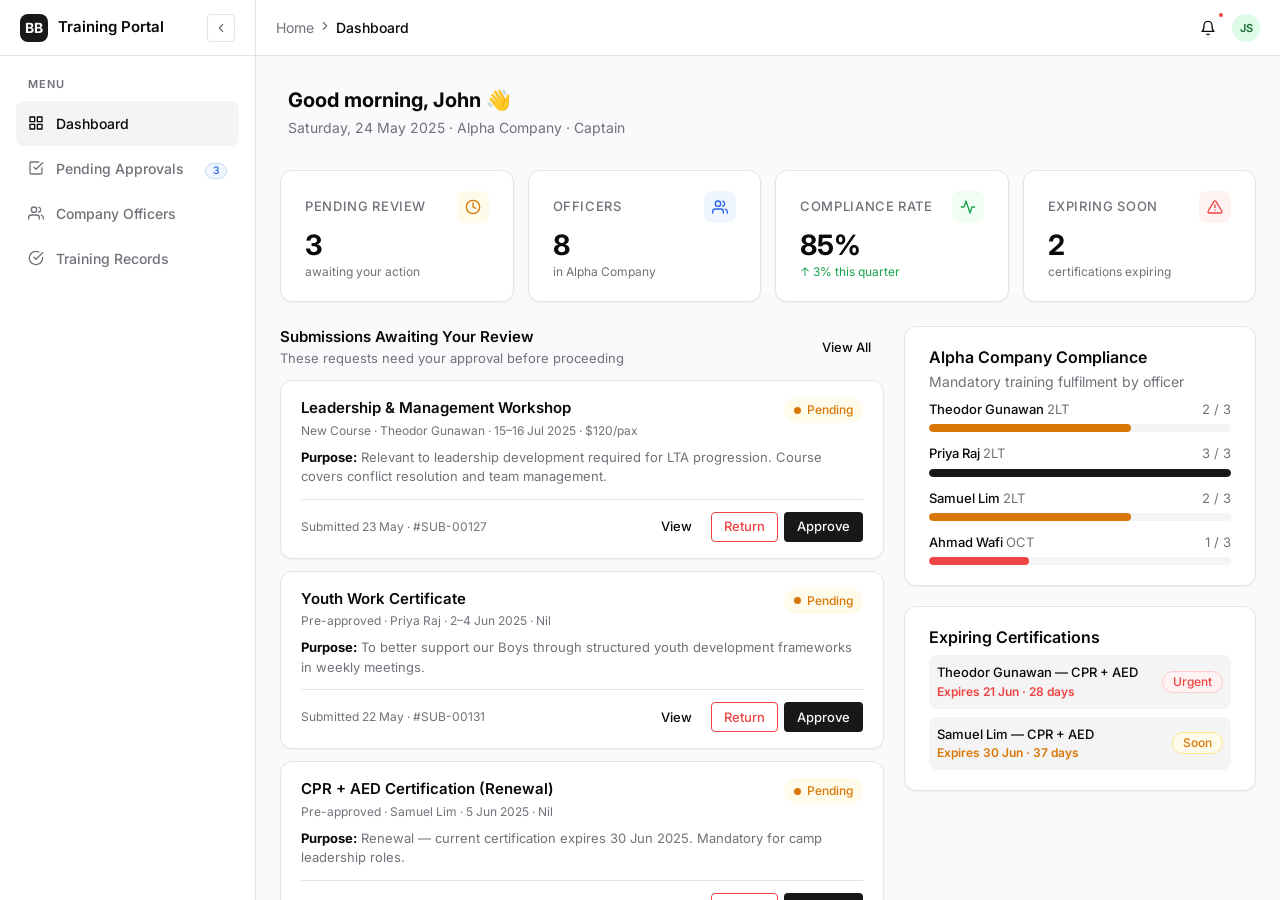
==== commit 1dc82e1a: "fixed data table view on mobile and form dropdowns" ====
--- a/pages/captain.html
+++ b/pages/captain.html
@@ -59,6 +59,7 @@
           <div class="breadcrumb-separator"><svg viewBox="0 0 24 24" fill="none" stroke="currentColor" stroke-width="2" stroke-linecap="round" stroke-linejoin="round"><polyline points="9 18 15 12 9 6"/></svg></div>
           <div class="breadcrumb-item" id="breadcrumb-current">Dashboard</div>
         </nav>
+        <div class="mobile-topbar-title">BB Training Portal</div>
       </div>
       <div class="topbar-right">
         <div class="notif-btn">
@@ -93,7 +94,7 @@
             <div class="dropdown-separator"></div>
             <button class="dropdown-item"><svg viewBox="0 0 24 24" fill="none" stroke="currentColor" stroke-width="2" stroke-linecap="round" stroke-linejoin="round"><path d="M20 21v-2a4 4 0 0 0-4-4H8a4 4 0 0 0-4 4v2"/><circle cx="12" cy="7" r="4"/></svg>My Profile</button>
             <div class="dropdown-separator"></div>
-            <a href="login.html" class="dropdown-item destructive"><svg viewBox="0 0 24 24" fill="none" stroke="currentColor" stroke-width="2" stroke-linecap="round" stroke-linejoin="round"><path d="M9 21H5a2 2 0 0 1-2-2V5a2 2 0 0 1 2-2h4"/><polyline points="16 17 21 12 16 7"/><line x1="21" y1="12" x2="9" y2="12"/></svg>Log Out</a>
+            <a href="../index.html" class="dropdown-item destructive"><svg viewBox="0 0 24 24" fill="none" stroke="currentColor" stroke-width="2" stroke-linecap="round" stroke-linejoin="round"><path d="M9 21H5a2 2 0 0 1-2-2V5a2 2 0 0 1 2-2h4"/><polyline points="16 17 21 12 16 7"/><line x1="21" y1="12" x2="9" y2="12"/></svg>Log Out</a>
           </div>
         </div>
       </div>
--- a/components/styles.css
+++ b/components/styles.css
@@ -541,7 +541,6 @@
   pointer-events: none;
 }
 @media (max-width: 600px) {
-  .tab-lift-label    { display: none; }
   .tabs-lift-trigger { padding: 0.5625rem 0.875rem; }
 }
 
@@ -1059,8 +1058,22 @@
   animation: fadeIn 0.1s ease;
 }
 .dropdown-menu.open { display: block; }
-/* Roster menu needs flex layout when open */
-#roster-menu.open { display: flex; }
+.roster-menu {
+  position: absolute;
+  top: calc(100% + 0.25rem);
+  left: 0;
+  min-width: 11rem;
+  background: var(--bg);
+  border: 1px solid var(--border);
+  border-radius: var(--radius);
+  box-shadow: var(--shadow-md);
+  z-index: 80;
+  padding: 0.25rem;
+  display: none;
+  animation: fadeIn 0.1s ease;
+}
+.roster-menu[hidden] { display: none !important; }
+.roster-menu.open { display: flex; }
 .dropdown-menu.align-right { left: auto; right: 0; }
 
 .dropdown-item {
@@ -1552,6 +1565,7 @@
 }
 .topbar-left  { display: flex; align-items: center; gap: 0.75rem; }
 .topbar-right { display: flex; align-items: center; gap: 0.375rem; }
+.mobile-topbar-title { display: none; }
 .page-content {
   flex: 1;
   overflow-y: auto;
@@ -1563,6 +1577,7 @@
   align-items: flex-start;
   justify-content: space-between;
   gap: 1rem;
+  padding: 0.5rem 0.5rem;
   margin-bottom: 1.5rem;
 }
 .page-title    { font-size: 1.25rem; font-weight: 700; color: var(--fg); line-height: 1.25; }
@@ -1797,3 +1812,574 @@
 /* returned state for form-step (used in detail panel steppers) */
 .form-step.returned .form-step-num { background: var(--destructive); border-color: var(--destructive); color: white; }
 .form-step.returned .form-step-label { color: var(--destructive); }
+
+/* ══════════════════════════════════════════════════════════════
+   FINAL RESPONSIVE OVERRIDES
+   Keep this block last so it wins over page-level layout rules.
+   ══════════════════════════════════════════════════════════════ */
+@media (max-width: 900px) {
+  html,
+  body {
+    min-width: 0;
+    overflow-x: hidden;
+  }
+
+  .layout {
+    width: 100%;
+    min-width: 0;
+  }
+
+  .page-wrapper {
+    width: 100%;
+    min-width: 0;
+    overflow: hidden;
+  }
+
+  .topbar {
+    position: sticky;
+    top: 0;
+    z-index: 30;
+    height: auto;
+    min-height: 3.5rem;
+    padding: 0.625rem 0.875rem;
+  }
+
+  .topbar-left,
+  .topbar-right {
+    min-width: 0;
+  }
+
+  .topbar-left {
+    flex: 1;
+  }
+
+  .topbar-right {
+    flex-shrink: 0;
+    margin-left: auto;
+  }
+
+  .breadcrumb {
+    display: none;
+  }
+
+  .mobile-topbar-title {
+    display: block;
+    min-width: 0;
+    overflow: hidden;
+    color: var(--fg);
+    font-size: 0.9375rem;
+    font-weight: 700;
+    line-height: 1.2;
+    text-overflow: ellipsis;
+    white-space: nowrap;
+  }
+
+  .page-content {
+    width: 100%;
+    min-width: 0;
+    padding: 1rem 1.5rem !important;
+    overflow-x: hidden;
+    -webkit-overflow-scrolling: touch;
+  }
+
+  .page-header,
+  .section-header,
+  .card-header,
+  .card-footer,
+  .submission-card-header,
+  .submission-card-footer,
+  .table-toolbar,
+  .table-pagination {
+    flex-direction: column;
+    align-items: stretch !important;
+  }
+
+  .page-header {
+    gap: 0.875rem;
+    padding: 0.75rem 0 0.5rem;
+    margin-bottom: 1.25rem;
+  }
+
+  .page-title {
+    font-size: 1.125rem;
+    overflow-wrap: anywhere;
+  }
+
+  .page-actions {
+    width: 100%;
+    flex-wrap: wrap;
+  }
+
+  .page-actions .btn,
+  .section-header .btn,
+  .submission-card-footer .btn {
+    width: 100%;
+  }
+
+  .card,
+  .stat-card,
+  .submission-card,
+  .option-card,
+  .tabs-lift-content {
+    border-radius: var(--radius);
+  }
+
+  .card-header,
+  .card-content,
+  .card-footer {
+    padding-left: 1rem;
+    padding-right: 1rem;
+  }
+
+  .card-header {
+    padding-top: 1rem;
+  }
+
+  .card-content {
+    padding-top: 1rem;
+    padding-bottom: 1rem;
+  }
+
+  .stat-card {
+    padding: 1rem;
+  }
+
+  .stat-card-label {
+    font-size: 0.72rem;
+    white-space: normal;
+  }
+
+  .stat-card-value {
+    font-size: 1.35rem;
+  }
+
+  .submission-card {
+    padding: 1rem;
+  }
+
+  .btn {
+    min-height: 2.5rem;
+    height: auto;
+    white-space: normal;
+    line-height: 1.2;
+  }
+
+  .btn-icon {
+    width: 2.5rem;
+    min-width: 2.5rem;
+    height: 2.5rem;
+  }
+
+  .input {
+    min-height: 2.5rem;
+    height: auto;
+  }
+
+  textarea.input {
+    min-height: 6rem;
+  }
+
+  .dropdown-menu {
+    max-width: calc(100vw - 1.5rem);
+  }
+
+  .dropdown-menu.align-right {
+    right: 0;
+  }
+
+  .notif-btn,
+  .notif-btn + .dropdown-menu {
+    display: none;
+  }
+
+  .table-wrapper,
+  .card-content {
+    min-width: 0;
+  }
+
+  .table-scroll,
+  .table-wrapper,
+  .card-content table,
+  table.table {
+    overflow-x: auto;
+    -webkit-overflow-scrolling: touch;
+  }
+
+  .card-content table,
+  table.table {
+    display: block;
+    width: 100%;
+    min-width: 42rem;
+  }
+
+  .table th,
+  .table td {
+    padding: 0.75rem;
+  }
+
+  .dialog-overlay {
+    align-items: flex-end;
+    padding: 0;
+  }
+
+  .dialog {
+    width: 100vw !important;
+    max-width: none !important;
+    max-height: calc(100vh - 1rem);
+    margin: 0 !important;
+    border-bottom-left-radius: 0;
+    border-bottom-right-radius: 0;
+    overflow-y: auto;
+  }
+
+  .dialog-header,
+  .dialog-content,
+  .dialog-footer {
+    padding-left: 1rem;
+    padding-right: 1rem;
+  }
+
+  .dialog-footer {
+    flex-direction: column-reverse;
+    align-items: stretch;
+  }
+
+  .dialog-footer .btn {
+    width: 100%;
+  }
+
+  .tabs-list,
+  .tabs-lift-list {
+    width: 100%;
+    overflow: visible;
+  }
+
+  .tabs-list {
+    display: flex;
+  }
+
+  .tab-trigger,
+  .tabs-lift-trigger {
+    flex: 1 1 0;
+    min-width: 0;
+    justify-content: center;
+    text-align: center;
+    white-space: normal;
+  }
+
+  .tabs-lift-content {
+    padding: 1rem;
+  }
+
+  .form-steps {
+    overflow-x: auto;
+    gap: 0.25rem;
+    padding-bottom: 0.375rem;
+    margin-bottom: 1rem !important;
+  }
+
+  .form-step,
+  .form-steps-left .form-step {
+    flex: 0 0 5.75rem;
+  }
+
+  .form-step-label {
+    font-size: 0.625rem;
+    line-height: 1.15;
+  }
+
+  .toast-container {
+    left: 0.75rem;
+    right: 0.75rem;
+    bottom: 0.75rem;
+    width: auto;
+    max-width: none;
+  }
+
+  [style*="grid-template-columns"] {
+    grid-template-columns: 1fr !important;
+  }
+
+  [style*="grid-template-columns:repeat(4,1fr)"] {
+    grid-template-columns: repeat(2, minmax(0, 1fr)) !important;
+  }
+
+  [style*="max-width:52rem"],
+  [style*="max-width:36rem"],
+  [style*="max-width:26rem"],
+  [style*="max-width:22rem"] {
+    max-width: 100% !important;
+  }
+
+  [style*="padding:2rem 2.5rem"] {
+    padding: 1rem !important;
+  }
+
+  [style*="height:100%"] {
+    min-height: 0;
+  }
+}
+
+@media (max-width: 767px) {
+  .sidebar {
+    position: fixed !important;
+    inset: 0 auto 0 0;
+    width: min(18rem, 85vw) !important;
+    height: 100dvh !important;
+    min-height: 100dvh;
+    transform: translateX(-100%);
+    z-index: 60;
+    box-shadow: var(--shadow-lg);
+  }
+
+  .sidebar.mobile-open {
+    transform: translateX(0);
+  }
+
+  .sidebar.collapsed {
+    width: min(18rem, 85vw) !important;
+  }
+
+  .sidebar.collapsed .sidebar-brand-name,
+  .sidebar.collapsed .sidebar-section-label,
+  .sidebar.collapsed .nav-item-label,
+  .sidebar.collapsed .nav-item-badge {
+    opacity: 1;
+    width: auto;
+    max-width: none;
+  }
+
+  .sidebar.collapsed .sidebar-header {
+    justify-content: space-between;
+  }
+
+  .sidebar.collapsed .sidebar-nav {
+    padding: 1.25rem 1rem;
+  }
+
+  .sidebar.collapsed .nav-item {
+    justify-content: flex-start;
+    padding: 0.75rem;
+  }
+
+  .sidebar-backdrop {
+    z-index: 55;
+  }
+
+  .sidebar-backdrop.open {
+    display: block;
+  }
+
+  .sidebar-mobile-btn {
+    display: inline-flex !important;
+    flex-shrink: 0;
+  }
+
+  .login-page {
+    align-items: flex-start;
+    padding: 1rem;
+  }
+
+  .login-card {
+    padding: 1.75rem 1.25rem;
+  }
+
+  .topbar {
+    gap: 0.5rem;
+  }
+
+  .avatar-sm {
+    width: 2rem;
+    height: 2rem;
+  }
+
+  .fulfillment-row {
+    align-items: flex-start;
+  }
+
+  .fulfillment-action {
+    width: 100%;
+  }
+
+  .fulfillment-action .btn {
+    width: 100%;
+  }
+}
+
+@media (max-width: 520px) {
+  .page-content {
+    padding: 0.75rem 1rem !important;
+  }
+
+  .card-header,
+  .card-content,
+  .card-footer,
+  .submission-card {
+    padding-left: 0.875rem;
+    padding-right: 0.875rem;
+  }
+
+  .section-title,
+  .card-title,
+  .submission-card-title {
+    overflow-wrap: anywhere;
+  }
+
+  .badge,
+  .chip {
+    white-space: normal;
+  }
+
+  .tabs-lift-trigger {
+    padding: 0.5rem 0.75rem;
+  }
+
+  .tab-lift-label {
+    display: inline;
+  }
+}
+
+@media (max-width: 700px) {
+  #roster-dropdown-wrap {
+    display: block !important;
+    width: 100%;
+  }
+
+  #roster-trigger {
+    display: inline-flex;
+    width: 100%;
+    min-width: 0 !important;
+    touch-action: manipulation;
+  }
+
+  #roster-menu {
+    position: static !important;
+    width: 100% !important;
+    min-width: 0 !important;
+    max-width: none !important;
+    max-height: none !important;
+    margin-top: 0.5rem;
+    box-shadow: var(--shadow-sm);
+    pointer-events: auto;
+  }
+
+  #roster-items {
+    max-height: 16rem;
+  }
+
+  #roster-menu .dropdown-item {
+    min-height: 3rem;
+    white-space: normal;
+  }
+
+  .table-card-mobile {
+    display: block !important;
+    min-width: 0 !important;
+    width: 100% !important;
+    border-collapse: separate;
+    border-spacing: 0;
+  }
+
+  .table-card-mobile thead {
+    display: none;
+  }
+
+  .table-card-mobile tbody {
+    display: grid;
+    gap: 0.75rem;
+    padding: 0.75rem;
+  }
+
+  .table-card-mobile tr {
+    display: grid;
+    gap: 0.625rem;
+    padding: 0.875rem;
+    border: 1px solid var(--border);
+    border-radius: var(--radius);
+    background: var(--bg);
+    box-shadow: var(--shadow-sm);
+    cursor: pointer;
+    position: relative;
+  }
+
+  .table-card-mobile tr.table-empty-row {
+    display: block;
+    cursor: default;
+  }
+
+  .table-card-mobile td {
+    display: grid;
+    grid-template-columns: minmax(6rem, 38%) 1fr;
+    align-items: start;
+    gap: 0.75rem;
+    padding: 0 !important;
+    border-bottom: 0;
+    text-align: left !important;
+    min-width: 0;
+  }
+
+  .table-card-mobile tr.table-empty-row td {
+    display: block;
+    text-align: center !important;
+  }
+
+  .table-card-mobile td:first-child {
+    grid-template-columns: 1fr;
+    padding-bottom: 0.625rem !important;
+    border-bottom: 1px solid var(--border);
+  }
+
+  .table-card-mobile tr.has-status-card td:first-child {
+    padding-right: 6rem !important;
+  }
+
+  .table-card-mobile td:first-child::before {
+    display: none;
+  }
+
+  .table-card-mobile td::before {
+    content: attr(data-label);
+    color: var(--muted-fg);
+    font-size: 0.72rem;
+    font-weight: 600;
+    line-height: 1.3;
+    text-transform: uppercase;
+  }
+
+  .table-card-mobile tr.table-empty-row td::before {
+    display: none;
+  }
+
+  .table-card-mobile.hide-mobile-actions td[data-label="Action"],
+  .table-card-mobile.hide-mobile-actions td[data-label="Actions"] {
+    display: none;
+  }
+
+  .table-card-mobile .mobile-hide-view-action,
+  .table-card-mobile td.mobile-view-only-cell {
+    display: none !important;
+  }
+
+  .table-card-mobile td[data-label="Status"] {
+    display: block;
+    position: absolute;
+    top: 0.875rem;
+    right: 0.875rem;
+    padding: 0 !important;
+    border: 0;
+  }
+
+  .table-card-mobile td[data-label="Status"]::before {
+    display: none;
+  }
+
+  .table-card-mobile td[data-label="Action"]::before,
+  .table-card-mobile td[data-label="Actions"]::before {
+    display: none;
+  }
+
+  .table-card-mobile td[data-label="Action"] .btn,
+  .table-card-mobile td[data-label="Actions"] .btn {
+    width: 100%;
+  }
+}
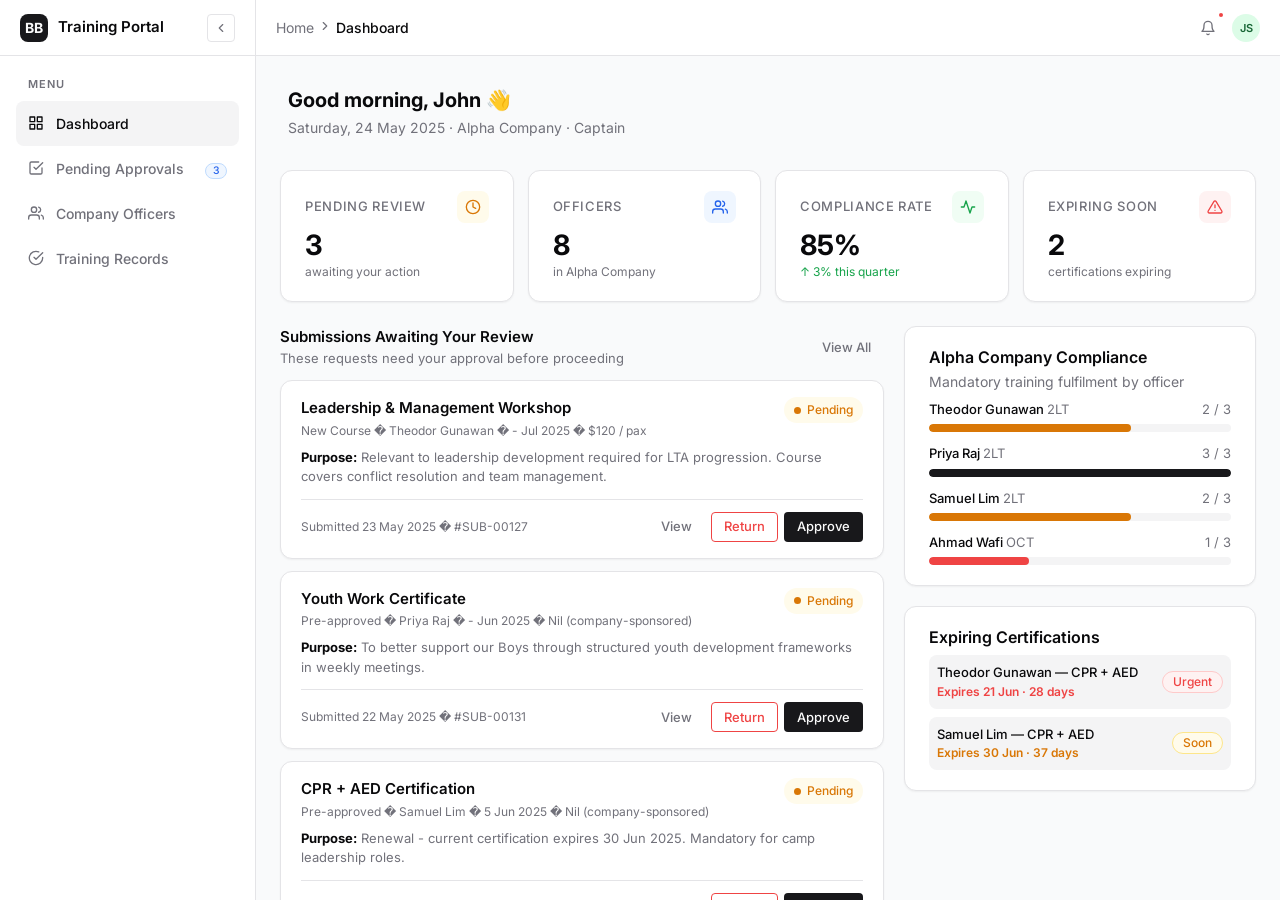
==== commit 15c48d70: "fixed data persistence" ====
--- a/pages/captain.html
+++ b/pages/captain.html
@@ -168,72 +168,7 @@
               <button class="btn btn-ghost btn-sm" onclick="showSection('approvals')">View All</button>
             </div>
 
-            <div style="display:flex;flex-direction:column;gap:0.75rem;">
-
-              <div class="submission-card">
-                <div class="submission-card-header">
-                  <div>
-                    <div class="submission-card-title">Leadership &amp; Management Workshop</div>
-                    <div class="submission-card-meta">New Course · Theodor Gunawan · 15–16 Jul 2025 · $120/pax</div>
-                  </div>
-                  <span class="status-pill pending">Pending</span>
-                </div>
-                <div style="font-size:0.8125rem;color:var(--muted-fg);margin:0.5rem 0 0.625rem;">
-                  <strong style="color:var(--fg);">Purpose:</strong> Relevant to leadership development required for LTA progression. Course covers conflict resolution and team management.
-                </div>
-                <div class="submission-card-footer">
-                  <div style="font-size:0.75rem;color:var(--muted-fg);">Submitted 23 May · #SUB-00127</div>
-                  <div style="display:flex;gap:0.375rem;">
-                    <button class="btn btn-ghost btn-sm" onclick="openDetailDialog('SUB-00127')">View</button>
-                    <button class="btn btn-outline btn-sm" style="color:var(--destructive);border-color:var(--destructive);" onclick="openReturnDialog('SUB-00127','Theodor Gunawan','Leadership & Management Workshop')">Return</button>
-                    <button class="btn btn-default btn-sm" onclick="openApproveDialog('SUB-00127','Theodor Gunawan','Leadership & Management Workshop')">Approve</button>
-                  </div>
-                </div>
-              </div>
-
-              <div class="submission-card">
-                <div class="submission-card-header">
-                  <div>
-                    <div class="submission-card-title">Youth Work Certificate</div>
-                    <div class="submission-card-meta">Pre-approved · Priya Raj · 2–4 Jun 2025 · Nil</div>
-                  </div>
-                  <span class="status-pill pending">Pending</span>
-                </div>
-                <div style="font-size:0.8125rem;color:var(--muted-fg);margin:0.5rem 0 0.625rem;">
-                  <strong style="color:var(--fg);">Purpose:</strong> To better support our Boys through structured youth development frameworks in weekly meetings.
-                </div>
-                <div class="submission-card-footer">
-                  <div style="font-size:0.75rem;color:var(--muted-fg);">Submitted 22 May · #SUB-00131</div>
-                  <div style="display:flex;gap:0.375rem;">
-                    <button class="btn btn-ghost btn-sm" onclick="openDetailDialog('SUB-00131')">View</button>
-                    <button class="btn btn-outline btn-sm" style="color:var(--destructive);border-color:var(--destructive);" onclick="openReturnDialog('SUB-00131','Priya Raj','Youth Work Certificate')">Return</button>
-                    <button class="btn btn-default btn-sm" onclick="openApproveDialog('SUB-00131','Priya Raj','Youth Work Certificate')">Approve</button>
-                  </div>
-                </div>
-              </div>
-
-              <div class="submission-card">
-                <div class="submission-card-header">
-                  <div>
-                    <div class="submission-card-title">CPR + AED Certification (Renewal)</div>
-                    <div class="submission-card-meta">Pre-approved · Samuel Lim · 5 Jun 2025 · Nil</div>
-                  </div>
-                  <span class="status-pill pending">Pending</span>
-                </div>
-                <div style="font-size:0.8125rem;color:var(--muted-fg);margin:0.5rem 0 0.625rem;">
-                  <strong style="color:var(--fg);">Purpose:</strong> Renewal — current certification expires 30 Jun 2025. Mandatory for camp leadership roles.
-                </div>
-                <div class="submission-card-footer">
-                  <div style="font-size:0.75rem;color:var(--muted-fg);">Submitted 21 May · #SUB-00133</div>
-                  <div style="display:flex;gap:0.375rem;">
-                    <button class="btn btn-ghost btn-sm" onclick="openDetailDialog('SUB-00133')">View</button>
-                    <button class="btn btn-outline btn-sm" style="color:var(--destructive);border-color:var(--destructive);" onclick="openReturnDialog('SUB-00133','Samuel Lim','CPR + AED Certification')">Return</button>
-                    <button class="btn btn-default btn-sm" onclick="openApproveDialog('SUB-00133','Samuel Lim','CPR + AED Certification')">Approve</button>
-                  </div>
-                </div>
-              </div>
-
-            </div>
+            <div id="captain-dashboard-pending" style="display:flex;flex-direction:column;gap:0.75rem;"></div>
           </div>
 
           <!-- Right: company compliance -->
@@ -340,68 +275,7 @@
                 <th style="width:11rem;"></th>
               </tr>
             </thead>
-            <tbody id="tbody-approvals">
-              <tr data-type="new" data-search="john tan leadership management workshop sub-00127">
-                <td style="font-family:monospace;font-size:0.8rem;color:var(--muted-fg);">#SUB-00127</td>
-                <td>
-                  <div style="display:flex;align-items:center;gap:0.5rem;">
-                    <div class="avatar avatar-sm" style="background:#dbeafe;color:#1d4ed8;">TG</div>
-                    <div><div style="font-weight:500;font-size:0.875rem;">Theodor Gunawan</div><div style="font-size:0.75rem;color:var(--muted-fg);">2LT</div></div>
-                  </div>
-                </td>
-                <td style="font-weight:500;">Leadership &amp; Management Workshop</td>
-                <td><span class="chip">New Course</span></td>
-                <td>23 May 2025</td>
-                <td style="color:var(--muted-fg);">15–16 Jul 2025</td>
-                <td>
-                  <div style="display:flex;gap:0.375rem;">
-                    <button class="btn btn-ghost btn-sm" onclick="openDetailDialog('SUB-00127')">View</button>
-                    <button class="btn btn-outline btn-sm" style="color:var(--destructive);border-color:var(--destructive);" onclick="openReturnDialog('SUB-00127','Theodor Gunawan','Leadership & Management Workshop')">Return</button>
-                    <button class="btn btn-default btn-sm" onclick="openApproveDialog('SUB-00127','Theodor Gunawan','Leadership & Management Workshop')">Approve</button>
-                  </div>
-                </td>
-              </tr>
-              <tr data-type="preapproved" data-search="priya raj youth work certificate sub-00131">
-                <td style="font-family:monospace;font-size:0.8rem;color:var(--muted-fg);">#SUB-00131</td>
-                <td>
-                  <div style="display:flex;align-items:center;gap:0.5rem;">
-                    <div class="avatar avatar-sm" style="background:#f3e8ff;color:#7c3aed;">PR</div>
-                    <div><div style="font-weight:500;font-size:0.875rem;">Priya Raj</div><div style="font-size:0.75rem;color:var(--muted-fg);">2LT</div></div>
-                  </div>
-                </td>
-                <td style="font-weight:500;">Youth Work Certificate</td>
-                <td><span class="chip">Pre-approved</span></td>
-                <td>22 May 2025</td>
-                <td style="color:var(--muted-fg);">2–4 Jun 2025</td>
-                <td>
-                  <div style="display:flex;gap:0.375rem;">
-                    <button class="btn btn-ghost btn-sm" onclick="openDetailDialog('SUB-00131')">View</button>
-                    <button class="btn btn-outline btn-sm" style="color:var(--destructive);border-color:var(--destructive);" onclick="openReturnDialog('SUB-00131','Priya Raj','Youth Work Certificate')">Return</button>
-                    <button class="btn btn-default btn-sm" onclick="openApproveDialog('SUB-00131','Priya Raj','Youth Work Certificate')">Approve</button>
-                  </div>
-                </td>
-              </tr>
-              <tr data-type="preapproved" data-search="samuel lim cpr aed certification sub-00133">
-                <td style="font-family:monospace;font-size:0.8rem;color:var(--muted-fg);">#SUB-00133</td>
-                <td>
-                  <div style="display:flex;align-items:center;gap:0.5rem;">
-                    <div class="avatar avatar-sm" style="background:#fef9c3;color:#854d0e;">SL</div>
-                    <div><div style="font-weight:500;font-size:0.875rem;">Samuel Lim</div><div style="font-size:0.75rem;color:var(--muted-fg);">2LT</div></div>
-                  </div>
-                </td>
-                <td style="font-weight:500;">CPR + AED Certification (Renewal)</td>
-                <td><span class="chip">Pre-approved</span></td>
-                <td>21 May 2025</td>
-                <td style="color:var(--muted-fg);">5 Jun 2025</td>
-                <td>
-                  <div style="display:flex;gap:0.375rem;">
-                    <button class="btn btn-ghost btn-sm" onclick="openDetailDialog('SUB-00133')">View</button>
-                    <button class="btn btn-outline btn-sm" style="color:var(--destructive);border-color:var(--destructive);" onclick="openReturnDialog('SUB-00133','Samuel Lim','CPR + AED Certification')">Return</button>
-                    <button class="btn btn-default btn-sm" onclick="openApproveDialog('SUB-00133','Samuel Lim','CPR + AED Certification')">Approve</button>
-                  </div>
-                </td>
-              </tr>
-            </tbody>
+            <tbody id="tbody-approvals"></tbody>
           </table>
         </div>
       </div><!-- /section-approvals -->
@@ -898,9 +772,11 @@
 }
 function closeApproveDialog() { document.getElementById('approve-overlay').classList.remove('open'); }
 function confirmApprove() {
+  const note = document.getElementById('approve-note').value.trim();
   closeApproveDialog();
+  BB.advanceSubmission(_activeRef, 'approve', 'captain', note);
   showToast('success', 'Submission approved', `"${_activeCourse}" forwarded to Rev Goh.`);
-  removeApprovalRow(_activeRef);
+  refreshCaptainQueues();
 }
 
 function openReturnDialog(ref, name, course) {
@@ -915,9 +791,11 @@
     showToast('warning', 'Reason required', 'Please provide a reason before returning the submission.');
     return;
   }
+  const reason = document.getElementById('return-reason').value.trim();
   closeReturnDialog();
+  BB.advanceSubmission(_activeRef, 'return', 'captain', reason);
   showToast('info', 'Submission returned', `"${_activeCourse}" returned to the officer for revision.`);
-  removeApprovalRow(_activeRef);
+  refreshCaptainQueues();
 }
 
 // ── Records sub-tabs ─────────────────────────────────────────────
@@ -962,17 +840,13 @@
 
 
 
-function removeApprovalRow(ref) {
-  // Remove from table
-  document.querySelectorAll('#approvals-table tbody tr').forEach(r => {
-    if (r.dataset.search && r.dataset.search.includes(ref.toLowerCase().replace('-','-00').toLowerCase())) {
-      r.style.opacity = '0.4'; r.style.pointerEvents = 'none';
-    }
-  });
+function refreshCaptainQueues() {
+  BB.renderCaptainPendingCards(document.getElementById('captain-dashboard-pending'), 'Alpha', 5);
+  BB.renderCaptainApprovalsTable('Alpha', document.getElementById('tbody-approvals'));
 }
 
 // ── Render tables from shared data ───────────────────────────────
-BB.renderCaptainApprovalsTable('Alpha', document.getElementById('tbody-approvals'));
+refreshCaptainQueues();
 BB.renderCaptainMyRecordsTable('js', document.getElementById('tbody-my-records'));
 BB.renderCaptainCompanyRecordsTable('Alpha', document.getElementById('tbody-company-records'));
 </script>
--- a/components/styles.css
+++ b/components/styles.css
@@ -87,7 +87,13 @@
   pointer-events: none;
   opacity: 0.5;
 }
-.btn svg { width: 1rem; height: 1rem; flex-shrink: 0; }
+.btn svg {
+  width: 1rem;
+  height: 1rem;
+  flex-shrink: 0;
+  stroke: currentColor;
+  fill: none;
+}
 
 /* Variants */
 .btn-default {
@@ -95,31 +101,36 @@
   color: var(--primary-fg);
 }
 .btn-default:hover { opacity: 0.88; }
+.btn-default svg { color: var(--primary-fg); stroke: var(--primary-fg); }
 
 .btn-secondary {
   background: var(--secondary);
   color: var(--secondary-fg);
 }
 .btn-secondary:hover { background: #e4e4e7; }
+.btn-secondary svg { color: var(--secondary-fg); stroke: var(--secondary-fg); }
 
 .btn-outline {
   background: transparent;
   border-color: var(--border);
-  color: var(--fg);
-}
-.btn-outline:hover { background: var(--accent); color: var(--accent-fg); }
+  color: var(--muted-fg);
+}
+.btn-outline:hover { background: var(--accent); color: var(--fg); }
+.btn-outline svg { stroke: currentColor; }
 
 .btn-ghost {
   background: transparent;
-  color: var(--fg);
-}
-.btn-ghost:hover { background: var(--accent); color: var(--accent-fg); }
+  color: var(--muted-fg);
+}
+.btn-ghost:hover { background: var(--accent); color: var(--fg); }
+.btn-ghost svg { stroke: currentColor; }
 
 .btn-destructive {
   background: var(--destructive);
   color: var(--destructive-fg);
 }
 .btn-destructive:hover { opacity: 0.88; }
+.btn-destructive svg { color: var(--destructive-fg); stroke: var(--destructive-fg); }
 
 .btn-link {
   background: transparent;
@@ -909,8 +920,26 @@
   .page-actions .btn { width: 100%; justify-content: center; }
 
   /* Form stepper: compact */
+  .form-steps { gap: 0.125rem !important; width: 100%; }
+  .form-steps-left { justify-content: stretch; width: 100%; }
+  .form-step,
+  .form-steps-left .form-step { flex: 1 1 0 !important; min-width: 0 !important; }
+  .form-step-num {
+    width: 1.375rem;
+    height: 1.375rem;
+    font-size: 0.625rem;
+    border-width: 1.5px;
+    margin-bottom: 0.25rem;
+  }
+  .form-step:not(:last-child)::after { top: 0.6875rem; height: 1.5px; }
+  .form-step-label {
+    font-size: 0.625rem;
+    line-height: 1.15;
+    padding: 0 0.0625rem;
+    overflow-wrap: anywhere;
+  }
   #form-steps { gap: 0.25rem !important; }
-  #form-steps .step { flex: 0 0 auto !important; }
+  #form-steps .step { flex: 1 1 0 !important; min-width: 0 !important; }
 }
 
 @media (max-width: 480px) {
@@ -2064,7 +2093,29 @@
     min-width: 0;
     justify-content: center;
     text-align: center;
-    white-space: normal;
+    white-space: nowrap;
+    overflow: hidden;
+    font-size: 0.75rem;
+    padding: 0.5rem 0.5rem;
+    gap: 0.375rem;
+  }
+
+  .tab-trigger {
+    text-overflow: ellipsis;
+  }
+
+  .tabs-lift-trigger .tab-lift-num {
+    width: 1.125rem;
+    height: 1.125rem;
+    font-size: 0.5625rem;
+  }
+
+  .tab-lift-label {
+    overflow: hidden;
+    text-overflow: ellipsis;
+    white-space: nowrap;
+    min-width: 0;
+    flex: 1 1 auto;
   }
 
   .tabs-lift-content {
@@ -2072,20 +2123,40 @@
   }
 
   .form-steps {
-    overflow-x: auto;
-    gap: 0.25rem;
-    padding-bottom: 0.375rem;
+    gap: 0.125rem;
     margin-bottom: 1rem !important;
+    width: 100%;
+  }
+
+  .form-steps-left {
+    justify-content: stretch;
+    width: 100%;
   }
 
   .form-step,
   .form-steps-left .form-step {
-    flex: 0 0 5.75rem;
+    flex: 1 1 0;
+    min-width: 0;
+  }
+
+  .form-step-num {
+    width: 1.375rem;
+    height: 1.375rem;
+    font-size: 0.625rem;
+    border-width: 1.5px;
+    margin-bottom: 0.25rem;
+  }
+
+  .form-step:not(:last-child)::after {
+    top: 0.6875rem;
+    height: 1.5px;
   }
 
   .form-step-label {
     font-size: 0.625rem;
     line-height: 1.15;
+    padding: 0 0.0625rem;
+    overflow-wrap: anywhere;
   }
 
   .toast-container {
@@ -2176,12 +2247,22 @@
   }
 
   .login-page {
-    align-items: flex-start;
+    align-items: center;
+    justify-content: center;
     padding: 1rem;
+    min-height: 100vh;
+    min-height: 100dvh;
+  }
+
+  .login-page > div {
+    width: 100%;
+    max-width: 26rem;
+    margin: 0 auto;
   }
 
   .login-card {
     padding: 1.75rem 1.25rem;
+    margin: 0 auto;
   }
 
   .topbar {
@@ -2231,11 +2312,15 @@
   }
 
   .tabs-lift-trigger {
-    padding: 0.5rem 0.75rem;
-  }
-
-  .tab-lift-label {
-    display: inline;
+    font-size: 0.6875rem;
+    padding: 0.4375rem 0.375rem;
+    gap: 0.25rem;
+  }
+
+  .tabs-lift-trigger .tab-lift-num {
+    width: 1rem;
+    height: 1rem;
+    font-size: 0.5rem;
   }
 }
 
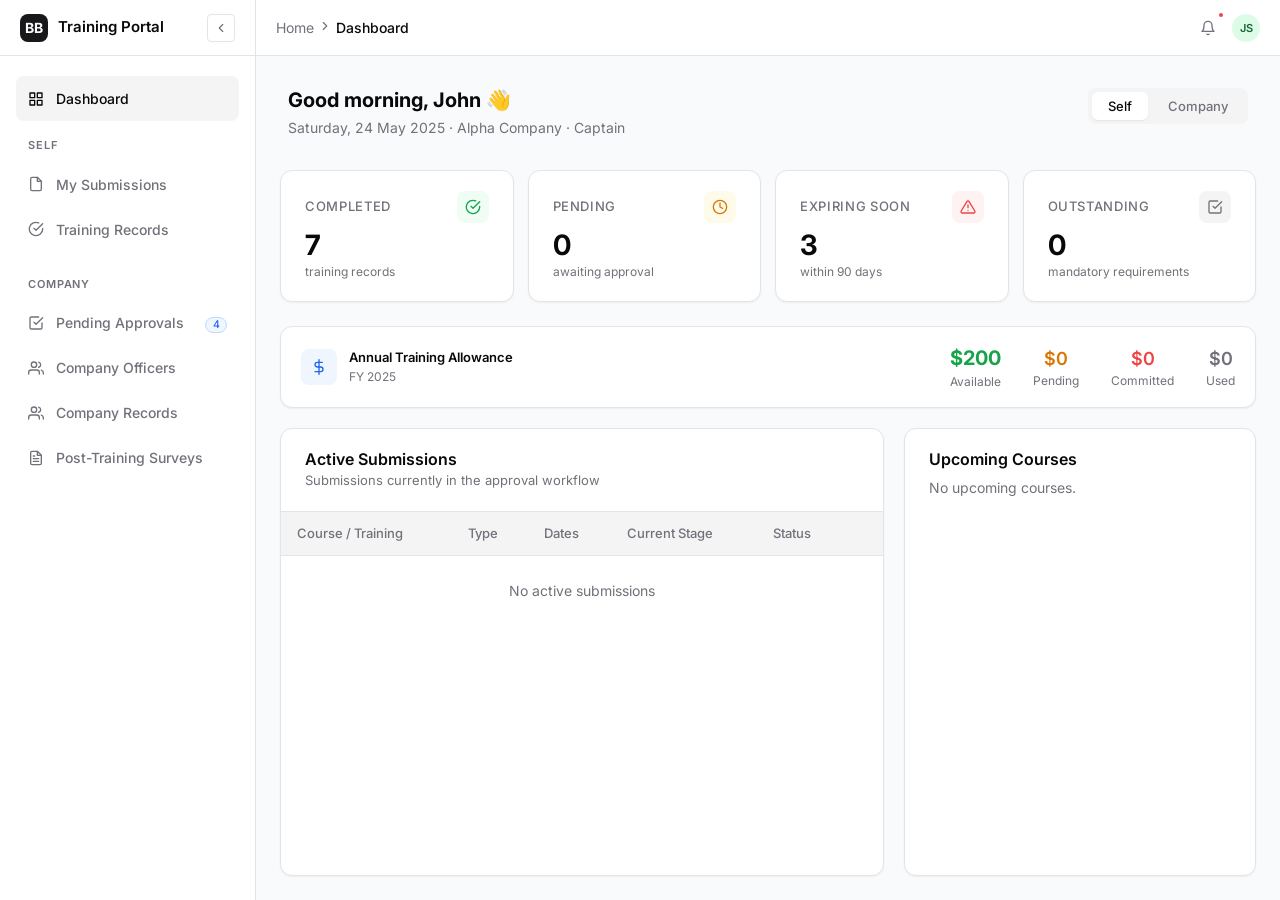
==== commit cdb9d554: "fixed mobile responsiveness and form submission workflows" ====
--- a/pages/captain.html
+++ b/pages/captain.html
@@ -25,24 +25,40 @@
       </button>
     </div>
     <nav class="sidebar-nav">
+      <a href="#" id="nav-dashboard" class="nav-item active" onclick="showSection('dashboard');return false;">
+        <span class="nav-item-icon"><svg viewBox="0 0 24 24" fill="none" stroke="currentColor" stroke-width="2" stroke-linecap="round" stroke-linejoin="round"><rect x="3" y="3" width="7" height="7"/><rect x="14" y="3" width="7" height="7"/><rect x="14" y="14" width="7" height="7"/><rect x="3" y="14" width="7" height="7"/></svg></span>
+        <span class="nav-item-label">Dashboard</span>
+      </a>
+      <div class="sidebar-section" style="margin-top:1rem;">
+        <div class="sidebar-section-label">Self</div>
+        <a href="#" id="nav-submissions" class="nav-item" onclick="showSection('submissions');return false;">
+          <span class="nav-item-icon"><svg viewBox="0 0 24 24" fill="none" stroke="currentColor" stroke-width="2" stroke-linecap="round" stroke-linejoin="round"><path d="M14 2H6a2 2 0 0 0-2 2v16a2 2 0 0 0 2 2h12a2 2 0 0 0 2-2V8z"/><polyline points="14 2 14 8 20 8"/></svg></span>
+          <span class="nav-item-label">My Submissions</span>
+        </a>
+        <a href="#" id="nav-records" class="nav-item" onclick="showSection('records');return false;">
+          <span class="nav-item-icon"><svg viewBox="0 0 24 24" fill="none" stroke="currentColor" stroke-width="2" stroke-linecap="round" stroke-linejoin="round"><path d="M22 11.08V12a10 10 0 1 1-5.93-9.14"/><polyline points="22 4 12 14.01 9 11.01"/></svg></span>
+          <span class="nav-item-label">Training Records</span>
+        </a>
+      </div><!-- /Self -->
       <div class="sidebar-section">
-        <div class="sidebar-section-label">Menu</div>
-        <a href="#" id="nav-dashboard" class="nav-item active" onclick="showSection('dashboard');return false;">
-          <span class="nav-item-icon"><svg viewBox="0 0 24 24" fill="none" stroke="currentColor" stroke-width="2" stroke-linecap="round" stroke-linejoin="round"><rect x="3" y="3" width="7" height="7"/><rect x="14" y="3" width="7" height="7"/><rect x="14" y="14" width="7" height="7"/><rect x="3" y="14" width="7" height="7"/></svg></span>
-          <span class="nav-item-label">Dashboard</span>
-        </a>
+        <div class="sidebar-section-label">Company</div>
         <a href="#" id="nav-approvals" class="nav-item" onclick="showSection('approvals');return false;">
           <span class="nav-item-icon"><svg viewBox="0 0 24 24" fill="none" stroke="currentColor" stroke-width="2" stroke-linecap="round" stroke-linejoin="round"><polyline points="9 11 12 14 22 4"/><path d="M21 12v7a2 2 0 0 1-2 2H5a2 2 0 0 1-2-2V5a2 2 0 0 1 2-2h11"/></svg></span>
           <span class="nav-item-label">Pending Approvals</span>
-          <span class="nav-item-badge"><span class="badge badge-info" style="font-size:.65rem;padding:.125rem .4rem;">3</span></span>
+          <span class="nav-item-badge"><span class="badge badge-info" id="badge-approvals" style="font-size:.65rem;padding:.125rem .4rem;display:none;"></span></span>
         </a>
         <a href="#" id="nav-officers" class="nav-item" onclick="showSection('officers');return false;">
           <span class="nav-item-icon"><svg viewBox="0 0 24 24" fill="none" stroke="currentColor" stroke-width="2" stroke-linecap="round" stroke-linejoin="round"><path d="M17 21v-2a4 4 0 0 0-4-4H5a4 4 0 0 0-4 4v2"/><circle cx="9" cy="7" r="4"/><path d="M23 21v-2a4 4 0 0 0-3-3.87"/><path d="M16 3.13a4 4 0 0 1 0 7.75"/></svg></span>
           <span class="nav-item-label">Company Officers</span>
         </a>
-        <a href="#" id="nav-records" class="nav-item" onclick="showSection('records');return false;">
-          <span class="nav-item-icon"><svg viewBox="0 0 24 24" fill="none" stroke="currentColor" stroke-width="2" stroke-linecap="round" stroke-linejoin="round"><path d="M22 11.08V12a10 10 0 1 1-5.93-9.14"/><polyline points="22 4 12 14.01 9 11.01"/></svg></span>
-          <span class="nav-item-label">Training Records</span>
+        <a href="#" id="nav-company-records" class="nav-item" onclick="showSection('company-records');return false;">
+          <span class="nav-item-icon"><svg viewBox="0 0 24 24" fill="none" stroke="currentColor" stroke-width="2" stroke-linecap="round" stroke-linejoin="round"><path d="M17 21v-2a4 4 0 0 0-4-4H5a4 4 0 0 0-4 4v2"/><circle cx="9" cy="7" r="4"/><path d="M23 21v-2a4 4 0 0 0-3-3.87"/><path d="M16 3.13a4 4 0 0 1 0 7.75"/></svg></span>
+          <span class="nav-item-label">Company Records</span>
+        </a>
+        <a href="#" id="nav-surveys" class="nav-item" onclick="showSection('surveys');return false;">
+          <span class="nav-item-icon"><svg viewBox="0 0 24 24" fill="none" stroke="currentColor" stroke-width="2" stroke-linecap="round" stroke-linejoin="round"><path d="M14 2H6a2 2 0 0 0-2 2v16a2 2 0 0 0 2 2h12a2 2 0 0 0 2-2V8z"/><polyline points="14 2 14 8 20 8"/><line x1="16" y1="13" x2="8" y2="13"/><line x1="16" y1="17" x2="8" y2="17"/><polyline points="10 9 9 9 8 9"/></svg></span>
+          <span class="nav-item-label">Post-Training Surveys</span>
+          <span class="nav-item-badge"><span class="badge badge-warning" id="badge-surveys" style="font-size:.65rem;padding:.125rem .4rem;display:none;"></span></span>
         </a>
       </div>
     </nav>
@@ -105,136 +121,211 @@
       <!-- ══════════════════════════════════════════════════════
            SECTION: Dashboard
            ══════════════════════════════════════════════════════ -->
-      <div id="section-dashboard">
+      <div id="section-dashboard" data-display="flex" style="display:flex;flex-direction:column;min-height:calc(100vh - 3.5rem - 3rem);">
+        <!-- Page header with toggle -->
         <div class="page-header">
           <div>
             <h1 class="page-title">Good morning, John 👋</h1>
             <p class="page-subtitle">Saturday, 24 May 2025 · Alpha Company · Captain</p>
           </div>
-        </div>
-
-        <!-- Stat cards -->
-        <div style="display:grid;grid-template-columns:repeat(4,1fr);gap:0.875rem;margin-bottom:1.5rem;">
-          <div class="stat-card" style="cursor:pointer;" onclick="showSection('approvals')">
-            <div class="stat-card-header">
-              <span class="stat-card-label">Pending Review</span>
-              <div class="stat-card-icon" style="background:#fffbeb;color:var(--warning);">
-                <svg viewBox="0 0 24 24" fill="none" stroke="currentColor" stroke-width="2" stroke-linecap="round" stroke-linejoin="round"><circle cx="12" cy="12" r="10"/><polyline points="12 6 12 12 16 14"/></svg>
+          <div class="page-actions">
+            <div style="display:flex;background:var(--muted);border-radius:var(--radius);padding:0.25rem;gap:0.25rem;">
+              <button id="dash-toggle-self" onclick="switchDashView('self')" style="padding:0.375rem 1rem;border-radius:calc(var(--radius) - 2px);font-size:0.8125rem;font-weight:500;border:none;cursor:pointer;background:var(--bg);color:var(--fg);box-shadow:0 1px 2px rgba(0,0,0,.06);">Self</button>
+              <button id="dash-toggle-coy" onclick="switchDashView('coy')" style="padding:0.375rem 1rem;border-radius:calc(var(--radius) - 2px);font-size:0.8125rem;font-weight:500;border:none;cursor:pointer;background:transparent;color:var(--muted-fg);">Company</button>
+            </div>
+          </div>
+        </div>
+
+        <!-- ── SELF VIEW ─────────────────────────────────────────── -->
+        <div id="dash-self" style="display:flex;flex-direction:column;flex:1;">
+          <!-- Stat cards (same as officer) -->
+          <div style="display:grid;grid-template-columns:repeat(4,1fr);gap:0.875rem;margin-bottom:1.5rem;flex-shrink:0;">
+            <div class="stat-card" style="cursor:pointer;" onclick="showCaptainStatDetail('completed')">
+              <div class="stat-card-header">
+                <span class="stat-card-label">Completed</span>
+                <div class="stat-card-icon" style="background:#f0fdf4;color:var(--success);">
+                  <svg viewBox="0 0 24 24" fill="none" stroke="currentColor" stroke-width="2" stroke-linecap="round" stroke-linejoin="round"><path d="M22 11.08V12a10 10 0 1 1-5.93-9.14"/><polyline points="22 4 12 14.01 9 11.01"/></svg>
+                </div>
+              </div>
+              <div class="stat-card-value" id="self-stat-completed">—</div>
+              <div class="stat-card-trend">training records</div>
+            </div>
+            <div class="stat-card" style="cursor:pointer;" onclick="showCaptainStatDetail('pending')">
+              <div class="stat-card-header">
+                <span class="stat-card-label">Pending</span>
+                <div class="stat-card-icon" style="background:#fffbeb;color:var(--warning);">
+                  <svg viewBox="0 0 24 24" fill="none" stroke="currentColor" stroke-width="2" stroke-linecap="round" stroke-linejoin="round"><circle cx="12" cy="12" r="10"/><polyline points="12 6 12 12 16 14"/></svg>
+                </div>
+              </div>
+              <div class="stat-card-value" id="self-stat-pending">—</div>
+              <div class="stat-card-trend">awaiting approval</div>
+            </div>
+            <div class="stat-card" style="cursor:pointer;" onclick="showCaptainStatDetail('expiring')">
+              <div class="stat-card-header">
+                <span class="stat-card-label">Expiring Soon</span>
+                <div class="stat-card-icon" style="background:#fef2f2;color:var(--destructive);">
+                  <svg viewBox="0 0 24 24" fill="none" stroke="currentColor" stroke-width="2" stroke-linecap="round" stroke-linejoin="round"><path d="M10.29 3.86L1.82 18a2 2 0 0 0 1.71 3h16.94a2 2 0 0 0 1.71-3L13.71 3.86a2 2 0 0 0-3.42 0z"/><line x1="12" y1="9" x2="12" y2="13"/><line x1="12" y1="17" x2="12.01" y2="17"/></svg>
+                </div>
+              </div>
+              <div class="stat-card-value" id="self-stat-expiring">—</div>
+              <div class="stat-card-trend">within 90 days</div>
+            </div>
+            <div class="stat-card" style="cursor:pointer;" onclick="showCaptainStatDetail('outstanding')">
+              <div class="stat-card-header">
+                <span class="stat-card-label">Outstanding</span>
+                <div class="stat-card-icon">
+                  <svg viewBox="0 0 24 24" fill="none" stroke="currentColor" stroke-width="2" stroke-linecap="round" stroke-linejoin="round"><polyline points="9 11 12 14 22 4"/><path d="M21 12v7a2 2 0 0 1-2 2H5a2 2 0 0 1-2-2V5a2 2 0 0 1 2-2h11"/></svg>
+                </div>
+              </div>
+              <div class="stat-card-value" id="self-stat-outstanding">—</div>
+              <div class="stat-card-trend">mandatory requirements</div>
+            </div>
+          </div>
+
+          <!-- Annual Allowance Widget -->
+          <div class="card" style="margin-bottom:1.25rem;padding:1rem 1.25rem;flex-shrink:0;">
+            <div style="display:flex;align-items:center;justify-content:space-between;gap:1rem;flex-wrap:wrap;">
+              <div style="display:flex;align-items:center;gap:0.75rem;">
+                <div class="stat-card-icon" style="background:#eff6ff;color:#2563eb;width:2.25rem;height:2.25rem;flex-shrink:0;">
+                  <svg viewBox="0 0 24 24" fill="none" stroke="currentColor" stroke-width="2" stroke-linecap="round" stroke-linejoin="round"><line x1="12" y1="1" x2="12" y2="23"/><path d="M17 5H9.5a3.5 3.5 0 0 0 0 7h5a3.5 3.5 0 0 1 0 7H6"/></svg>
+                </div>
+                <div>
+                  <div style="font-size:0.8125rem;font-weight:600;color:var(--fg);">Annual Training Allowance</div>
+                  <div style="font-size:0.75rem;color:var(--muted-fg);">FY 2025</div>
+                </div>
+              </div>
+              <div style="display:flex;align-items:center;gap:2rem;flex-wrap:wrap;">
+                <div style="text-align:center;"><div style="font-size:1.25rem;font-weight:700;color:var(--success);" id="cap-allowance-available">—</div><div style="font-size:.75rem;color:var(--muted-fg);">Available</div></div>
+                <div style="text-align:center;"><div style="font-size:1.125rem;font-weight:600;color:var(--warning);" id="cap-allowance-pending">—</div><div style="font-size:.75rem;color:var(--muted-fg);">Pending</div></div>
+                <div style="text-align:center;"><div style="font-size:1.125rem;font-weight:600;color:var(--destructive);" id="cap-allowance-committed">—</div><div style="font-size:.75rem;color:var(--muted-fg);">Committed</div></div>
+                <div style="text-align:center;"><div style="font-size:1.125rem;font-weight:600;color:var(--muted-fg);" id="cap-allowance-used">—</div><div style="font-size:.75rem;color:var(--muted-fg);">Used</div></div>
               </div>
             </div>
-            <div class="stat-card-value">3</div>
-            <div class="stat-card-trend">awaiting your action</div>
-          </div>
-          <div class="stat-card" style="cursor:pointer;" onclick="showSection('officers')">
-            <div class="stat-card-header">
-              <span class="stat-card-label">Officers</span>
-              <div class="stat-card-icon" style="background:#eff6ff;color:var(--info);">
-                <svg viewBox="0 0 24 24" fill="none" stroke="currentColor" stroke-width="2" stroke-linecap="round" stroke-linejoin="round"><path d="M17 21v-2a4 4 0 0 0-4-4H5a4 4 0 0 0-4 4v2"/><circle cx="9" cy="7" r="4"/><path d="M23 21v-2a4 4 0 0 0-3-3.87"/><path d="M16 3.13a4 4 0 0 1 0 7.75"/></svg>
+          </div>
+
+          <!-- Two-column grid: Active Submissions + Upcoming Courses -->
+          <div style="display:grid;grid-template-columns:1fr 22rem;gap:1.25rem;align-items:stretch;flex:1;">
+
+            <!-- LEFT: Active Submissions -->
+            <div style="display:flex;flex-direction:column;">
+              <div class="card" style="flex:1;">
+                <div class="card-header" style="display:flex;align-items:center;justify-content:space-between;padding-bottom:1.25rem;">
+                  <div>
+                    <h3 class="card-title">Active Submissions</h3>
+                    <p style="font-size:0.8125rem;color:var(--muted-fg);margin-top:0.125rem;">Submissions currently in the approval workflow</p>
+                  </div>
+                </div>
+                <div class="card-content" style="padding:0;border-top:1px solid var(--border);">
+                  <table class="table table-card-mobile hide-mobile-actions">
+                    <thead>
+                      <tr>
+                        <th>Course / Training</th>
+                        <th>Type</th>
+                        <th>Dates</th>
+                        <th>Current Stage</th>
+                        <th>Status</th>
+                        <th></th>
+                      </tr>
+                    </thead>
+                    <tbody id="cap-tbody-active-subs"></tbody>
+                  </table>
+                </div>
+              </div>
+            </div><!-- /left -->
+
+            <!-- RIGHT: Upcoming Courses -->
+            <div style="display:flex;flex-direction:column;">
+              <div class="card" style="flex:1;">
+                <div class="card-header">
+                  <h3 class="card-title">Upcoming Courses</h3>
+                </div>
+                <div class="card-content" style="padding-top:0.25rem;" id="cap-upcoming-courses-list"></div>
+              </div>
+            </div><!-- /right -->
+
+          </div><!-- /two-column grid -->
+        </div><!-- /dash-self -->
+
+        <!-- ── COMPANY VIEW ───────────────────────────────────────── -->
+        <div id="dash-coy" style="display:none;flex-direction:column;flex:1;">
+          <!-- Stat cards -->
+          <div style="display:grid;grid-template-columns:repeat(2,minmax(0,1fr));gap:0.875rem;margin-bottom:1.5rem;flex-shrink:0;">
+            <div class="stat-card" style="cursor:pointer;" onclick="showSection('approvals')">
+              <div class="stat-card-header">
+                <span class="stat-card-label">Pending Approvals</span>
+                <div class="stat-card-icon" style="background:#fffbeb;color:var(--warning);">
+                  <svg viewBox="0 0 24 24" fill="none" stroke="currentColor" stroke-width="2" stroke-linecap="round" stroke-linejoin="round"><circle cx="12" cy="12" r="10"/><polyline points="12 6 12 12 16 14"/></svg>
+                </div>
+              </div>
+              <div class="stat-card-value" id="coy-stat-approvals">—</div>
+              <div class="stat-card-trend">awaiting your action</div>
+            </div>
+            <div class="stat-card">
+              <div class="stat-card-header">
+                <span class="stat-card-label">Expiring Soon</span>
+                <div class="stat-card-icon" style="background:#fef2f2;color:var(--destructive);">
+                  <svg viewBox="0 0 24 24" fill="none" stroke="currentColor" stroke-width="2" stroke-linecap="round" stroke-linejoin="round"><path d="M10.29 3.86L1.82 18a2 2 0 0 0 1.71 3h16.94a2 2 0 0 0 1.71-3L13.71 3.86a2 2 0 0 0-3.42 0z"/><line x1="12" y1="9" x2="12" y2="13"/><line x1="12" y1="17" x2="12.01" y2="17"/></svg>
+                </div>
+              </div>
+              <div class="stat-card-value" id="coy-stat-expiring">—</div>
+              <div class="stat-card-trend">certifications across company</div>
+            </div>
+          </div>
+
+          <div style="display:grid;grid-template-columns:1fr 22rem;gap:1.25rem;align-items:stretch;flex:1;">
+            <!-- Left: pending approvals -->
+            <div style="display:flex;flex-direction:column;">
+              <div class="card" style="flex:1;">
+                <div class="card-header" style="padding-bottom:1.25rem;">
+                  <h3 class="card-title">Pending Approvals</h3>
+                  <p style="font-size:0.8125rem;color:var(--muted-fg);margin-top:0.125rem;">Training requests awaiting your review</p>
+                </div>
+                <div class="card-content" style="padding:0;border-top:1px solid var(--border);">
+                  <table class="table table-card-mobile hide-mobile-actions">
+                    <thead>
+                      <tr>
+                        <th>Course / Training</th>
+                        <th>Type</th>
+                        <th>Dates</th>
+                        <th>Current Stage</th>
+                        <th>Funding</th>
+                        <th></th>
+                      </tr>
+                    </thead>
+                    <tbody id="captain-dashboard-pending"></tbody>
+                  </table>
+                </div>
               </div>
             </div>
-            <div class="stat-card-value">8</div>
-            <div class="stat-card-trend">in Alpha Company</div>
-          </div>
-          <div class="stat-card">
-            <div class="stat-card-header">
-              <span class="stat-card-label">Compliance Rate</span>
-              <div class="stat-card-icon" style="background:#f0fdf4;color:var(--success);">
-                <svg viewBox="0 0 24 24" fill="none" stroke="currentColor" stroke-width="2" stroke-linecap="round" stroke-linejoin="round"><polyline points="22 12 18 12 15 21 9 3 6 12 2 12"/></svg>
-              </div>
-            </div>
-            <div class="stat-card-value">85%</div>
-            <div class="stat-card-trend" style="color:var(--success);">↑ 3% this quarter</div>
-          </div>
-          <div class="stat-card">
-            <div class="stat-card-header">
-              <span class="stat-card-label">Expiring Soon</span>
-              <div class="stat-card-icon" style="background:#fef2f2;color:var(--destructive);">
-                <svg viewBox="0 0 24 24" fill="none" stroke="currentColor" stroke-width="2" stroke-linecap="round" stroke-linejoin="round"><path d="M10.29 3.86L1.82 18a2 2 0 0 0 1.71 3h16.94a2 2 0 0 0 1.71-3L13.71 3.86a2 2 0 0 0-3.42 0z"/><line x1="12" y1="9" x2="12" y2="13"/><line x1="12" y1="17" x2="12.01" y2="17"/></svg>
-              </div>
-            </div>
-            <div class="stat-card-value">2</div>
-            <div class="stat-card-trend">certifications expiring</div>
-          </div>
-        </div>
-
-        <div style="display:grid;grid-template-columns:1fr 22rem;gap:1.25rem;align-items:start;">
-          <!-- Left: pending submissions -->
-          <div class="section">
-            <div class="section-header">
-              <div>
-                <div class="section-title">Submissions Awaiting Your Review</div>
-                <div class="section-subtitle">These requests need your approval before proceeding</div>
-              </div>
-              <button class="btn btn-ghost btn-sm" onclick="showSection('approvals')">View All</button>
-            </div>
-
-            <div id="captain-dashboard-pending" style="display:flex;flex-direction:column;gap:0.75rem;"></div>
-          </div>
-
-          <!-- Right: company compliance -->
-          <div style="display:flex;flex-direction:column;gap:1.25rem;">
-
-            <div class="card">
-              <div class="card-header">
-                <h3 class="card-title">Alpha Company Compliance</h3>
-                <p class="card-description">Mandatory training fulfilment by officer</p>
-              </div>
-              <div class="card-content" style="padding-top:0.5rem;display:flex;flex-direction:column;gap:0.75rem;">
-                <div>
-                  <div style="display:flex;justify-content:space-between;font-size:0.8125rem;margin-bottom:0.3rem;">
-                    <span style="font-weight:500;">Theodor Gunawan <span style="color:var(--muted-fg);font-weight:400;">2LT</span></span>
-                    <span style="color:var(--muted-fg);">2 / 3</span>
-                  </div>
-                  <div class="progress"><div class="progress-bar" data-value="67" style="background:var(--warning);"></div></div>
-                </div>
-                <div>
-                  <div style="display:flex;justify-content:space-between;font-size:0.8125rem;margin-bottom:0.3rem;">
-                    <span style="font-weight:500;">Priya Raj <span style="color:var(--muted-fg);font-weight:400;">2LT</span></span>
-                    <span style="color:var(--muted-fg);">3 / 3</span>
-                  </div>
-                  <div class="progress"><div class="progress-bar" data-value="100"></div></div>
-                </div>
-                <div>
-                  <div style="display:flex;justify-content:space-between;font-size:0.8125rem;margin-bottom:0.3rem;">
-                    <span style="font-weight:500;">Samuel Lim <span style="color:var(--muted-fg);font-weight:400;">2LT</span></span>
-                    <span style="color:var(--muted-fg);">2 / 3</span>
-                  </div>
-                  <div class="progress"><div class="progress-bar" data-value="67" style="background:var(--warning);"></div></div>
-                </div>
-                <div>
-                  <div style="display:flex;justify-content:space-between;font-size:0.8125rem;margin-bottom:0.3rem;">
-                    <span style="font-weight:500;">Ahmad Wafi <span style="color:var(--muted-fg);font-weight:400;">OCT</span></span>
-                    <span style="color:var(--muted-fg);">1 / 3</span>
-                  </div>
-                  <div class="progress"><div class="progress-bar" data-value="33" style="background:var(--destructive);"></div></div>
-                </div>
-              </div>
-            </div>
-
-            <div class="card">
-              <div class="card-header">
-                <h3 class="card-title">Expiring Certifications</h3>
-              </div>
-              <div class="card-content" style="padding-top:0.5rem;display:flex;flex-direction:column;gap:0.5rem;">
-                <div style="display:flex;align-items:center;justify-content:space-between;padding:0.5rem;background:var(--muted);border-radius:var(--radius);font-size:0.8125rem;">
+
+            <!-- Right: expiring certifications -->
+            <div style="display:flex;flex-direction:column;">
+              <div class="card" style="flex:1;padding:0;display:flex;flex-direction:column;">
+                <div style="padding:1rem 1.25rem;border-bottom:1px solid var(--border);">
+                  <h3 class="card-title">Expiring Certifications</h3>
+                  <p class="card-description" style="margin-top:0.125rem;">Across all Alpha Company officers</p>
+                </div>
+                <div id="coy-expiring-list" style="flex:1;display:flex;flex-direction:column;">
+                <div style="display:flex;align-items:center;justify-content:space-between;gap:0.75rem;padding:0.875rem 1.25rem;border-bottom:1px solid var(--border);font-size:0.8125rem;">
                   <div>
                     <div style="font-weight:500;">Theodor Gunawan — CPR + AED</div>
-                    <div style="color:var(--destructive);font-size:0.75rem;font-weight:600;">Expires 21 Jun · 28 days</div>
+                    <div style="color:var(--destructive);font-size:.75rem;font-weight:600;margin-top:.125rem;">Expires 21 Jun 2025 · 28 days</div>
                   </div>
-                  <span class="badge" style="background:#fef2f2;color:var(--destructive);border-color:#fecaca;">Urgent</span>
-                </div>
-                <div style="display:flex;align-items:center;justify-content:space-between;padding:0.5rem;background:var(--muted);border-radius:var(--radius);font-size:0.8125rem;">
+                  <span class="badge" style="background:#fef2f2;color:var(--destructive);border-color:#fecaca;flex-shrink:0;">Urgent</span>
+                </div>
+                <div style="display:flex;align-items:center;justify-content:space-between;gap:0.75rem;padding:0.875rem 1.25rem;font-size:0.8125rem;">
                   <div>
                     <div style="font-weight:500;">Samuel Lim — CPR + AED</div>
-                    <div style="color:var(--warning);font-size:0.75rem;font-weight:600;">Expires 30 Jun · 37 days</div>
+                    <div style="color:var(--warning);font-size:.75rem;font-weight:600;margin-top:.125rem;">Expires 30 Jun 2025 · 37 days</div>
                   </div>
-                  <span class="badge badge-warning">Soon</span>
+                  <span class="badge badge-warning" style="flex-shrink:0;">Soon</span>
                 </div>
               </div>
-            </div>
-
-          </div>
-        </div>
+            </div><!-- /right card -->
+            </div><!-- /right wrapper -->
+          </div><!-- /grid -->
+        </div><!-- /dash-coy -->
+
       </div><!-- /section-dashboard -->
 
 
@@ -263,16 +354,15 @@
         </div>
 
         <div class="card" style="padding:0;overflow:hidden;">
-          <table class="table" id="approvals-table">
+          <table class="table table-card-mobile hide-mobile-actions" id="approvals-table">
             <thead>
               <tr>
-                <th>Ref #</th>
-                <th>Officer</th>
-                <th>Course</th>
+                <th>Course / Training</th>
                 <th>Type</th>
-                <th>Submitted</th>
                 <th>Dates</th>
-                <th style="width:11rem;"></th>
+                <th>Current Stage</th>
+                <th>Funding</th>
+                <th></th>
               </tr>
             </thead>
             <tbody id="tbody-approvals"></tbody>
@@ -288,7 +378,7 @@
         <div class="page-header">
           <div>
             <h1 class="page-title">Company Officers</h1>
-            <p class="page-subtitle">Alpha Company · 8 officers</p>
+            <p class="page-subtitle">Alpha Company · 4 officers</p>
           </div>
         </div>
 
@@ -314,16 +404,16 @@
                     <span style="font-weight:500;">Theodor Gunawan</span>
                   </div>
                 </td>
-                <td>2LT</td>
+                <td>LTA</td>
                 <td><span class="status-pill approved" style="font-size:0.7rem;">✓</span></td>
                 <td><span class="status-pill approved" style="font-size:0.7rem;">✓</span></td>
                 <td><span class="status-pill pending" style="font-size:0.7rem;">—</span></td>
                 <td><span class="status-pill" style="background:#fef3c7;color:#92400e;font-size:0.7rem;">Expiring</span></td>
-                <td><span class="status-pill approved" style="font-size:0.7rem;">✓</span></td>
+                <td><span class="status-pill" style="background:#fef3c7;color:#92400e;font-size:0.7rem;">Expiring</span></td>
                 <td>
                   <div style="display:flex;align-items:center;gap:0.5rem;">
-                    <div class="progress" style="width:4rem;"><div class="progress-bar" data-value="67" style="background:var(--warning);"></div></div>
-                    <span style="font-size:0.8125rem;color:var(--muted-fg);">67%</span>
+                    <div class="progress" style="width:4rem;"><div class="progress-bar" data-value="80" style="background:var(--warning);"></div></div>
+                    <span style="font-size:0.8125rem;color:var(--muted-fg);">80%</span>
                   </div>
                 </td>
               </tr>
@@ -362,28 +452,8 @@
                 <td><span class="status-pill approved" style="font-size:0.7rem;">✓</span></td>
                 <td>
                   <div style="display:flex;align-items:center;gap:0.5rem;">
-                    <div class="progress" style="width:4rem;"><div class="progress-bar" data-value="67" style="background:var(--warning);"></div></div>
-                    <span style="font-size:0.8125rem;color:var(--muted-fg);">67%</span>
-                  </div>
-                </td>
-              </tr>
-              <tr>
-                <td>
-                  <div style="display:flex;align-items:center;gap:0.5rem;">
-                    <div class="avatar avatar-sm">AW</div>
-                    <span style="font-weight:500;">Ahmad Wafi</span>
-                  </div>
-                </td>
-                <td>OCT</td>
-                <td><span class="status-pill approved" style="font-size:0.7rem;">✓</span></td>
-                <td><span class="status-pill pending" style="font-size:0.7rem;">—</span></td>
-                <td><span class="status-pill pending" style="font-size:0.7rem;">—</span></td>
-                <td><span class="status-pill approved" style="font-size:0.7rem;">✓</span></td>
-                <td><span class="status-pill pending" style="font-size:0.7rem;">—</span></td>
-                <td>
-                  <div style="display:flex;align-items:center;gap:0.5rem;">
-                    <div class="progress" style="width:4rem;"><div class="progress-bar" data-value="33" style="background:var(--destructive);"></div></div>
-                    <span style="font-size:0.8125rem;color:var(--muted-fg);">33%</span>
+                    <div class="progress" style="width:4rem;"><div class="progress-bar" data-value="80" style="background:var(--warning);"></div></div>
+                    <span style="font-size:0.8125rem;color:var(--muted-fg);">80%</span>
                   </div>
                 </td>
               </tr>
@@ -391,19 +461,22 @@
                 <td>
                   <div style="display:flex;align-items:center;gap:0.5rem;">
                     <div class="avatar avatar-sm" style="background:#fce7f3;color:#9d174d;">LY</div>
-                    <span style="font-weight:500;">Lena Yeo</span>
+                    <div>
+                      <span style="font-weight:500;">Lena Yeo</span>
+                      <span class="chip" style="font-size:0.65rem;margin-left:0.375rem;background:#f4f4f5;color:#71717a;">Inactive</span>
+                    </div>
                   </div>
                 </td>
                 <td>LT</td>
                 <td><span class="status-pill approved" style="font-size:0.7rem;">✓</span></td>
                 <td><span class="status-pill approved" style="font-size:0.7rem;">✓</span></td>
                 <td><span class="status-pill approved" style="font-size:0.7rem;">✓</span></td>
-                <td><span class="status-pill approved" style="font-size:0.7rem;">✓</span></td>
-                <td><span class="status-pill approved" style="font-size:0.7rem;">✓</span></td>
+                <td><span class="status-pill" style="background:#fef2f2;color:var(--destructive);font-size:0.7rem;">Expired</span></td>
+                <td><span class="status-pill" style="background:#fef2f2;color:var(--destructive);font-size:0.7rem;">Expired</span></td>
                 <td>
                   <div style="display:flex;align-items:center;gap:0.5rem;">
-                    <div class="progress" style="width:4rem;"><div class="progress-bar" data-value="100"></div></div>
-                    <span style="font-size:0.8125rem;color:var(--muted-fg);">100%</span>
+                    <div class="progress" style="width:4rem;"><div class="progress-bar" data-value="60" style="background:var(--warning);"></div></div>
+                    <span style="font-size:0.8125rem;color:var(--muted-fg);">60%</span>
                   </div>
                 </td>
               </tr>
@@ -414,14 +487,61 @@
 
 
       <!-- ══════════════════════════════════════════════════════
-           SECTION: Training Records
+           SECTION: My Submissions
+           ══════════════════════════════════════════════════════ -->
+      <div id="section-submissions" style="display:none;">
+        <div class="page-header">
+          <div>
+            <h1 class="page-title">My Submissions</h1>
+            <p class="page-subtitle">All training requests you have submitted</p>
+          </div>
+          <div class="page-actions">
+            <a href="submit.html" class="btn btn-default">
+              <svg viewBox="0 0 24 24" fill="none" stroke="currentColor" stroke-width="2" stroke-linecap="round" stroke-linejoin="round"><line x1="12" y1="5" x2="12" y2="19"/><line x1="5" y1="12" x2="19" y2="12"/></svg>
+              New Request
+            </a>
+          </div>
+        </div>
+        <div style="display:flex;align-items:center;gap:0.75rem;margin-bottom:1.25rem;flex-wrap:wrap;">
+          <div class="input-wrapper" style="flex:1;min-width:14rem;max-width:22rem;">
+            <span class="input-icon-left"><svg viewBox="0 0 24 24" fill="none" stroke="currentColor" stroke-width="2" stroke-linecap="round" stroke-linejoin="round"><circle cx="11" cy="11" r="8"/><path d="m21 21-4.35-4.35"/></svg></span>
+            <input class="input has-icon-left" type="text" placeholder="Search submissions…" oninput="filterMySubmissions(this.value)" />
+          </div>
+          <select class="input" style="width:auto;" onchange="filterMySubmissionStatus(this.value)">
+            <option value="">All Statuses</option>
+            <option value="pending">Pending</option>
+            <option value="approved">Approved</option>
+            <option value="returned">Returned</option>
+          </select>
+        </div>
+        <div class="card" style="padding:0;overflow:hidden;">
+          <table class="table" id="cap-submissions-table">
+            <thead>
+              <tr>
+                <th>Ref #</th>
+                <th>Course / Training</th>
+                <th>Type</th>
+                <th>Submitted</th>
+                <th>Date(s)</th>
+                <th>Status</th>
+                <th style="width:6rem;"></th>
+              </tr>
+            </thead>
+            <tbody id="tbody-cap-submissions"></tbody>
+          </table>
+        </div>
+      </div><!-- /section-submissions -->
+
+
+      <!-- ══════════════════════════════════════════════════════
+           SECTION: Training Records (self)
            ══════════════════════════════════════════════════════ -->
       <div id="section-records" style="display:none;">
 
         <div class="page-header">
           <div>
             <h1 class="page-title">Training Records</h1>
-            <p class="page-subtitle">Your personal certifications and company officer records</p>
+            <p class="page-subtitle">Your complete history of approved and completed trainings</p>
           </div>
           <div class="page-actions">
             <button class="btn btn-outline" onclick="showToast('success','Export','Training records exported as CSV')">
@@ -431,220 +551,158 @@
           </div>
         </div>
 
-        <!-- Sub-tab switcher -->
-        <div style="display:flex;gap:0.25rem;padding:0.25rem;background:var(--muted);border-radius:var(--radius);width:fit-content;margin-bottom:1.5rem;">
-          <button id="rectab-mine" onclick="switchRecordsTab('mine')" style="padding:0.4rem 1rem;border-radius:calc(var(--radius) - 2px);font-size:0.8125rem;font-weight:500;border:none;cursor:pointer;background:var(--bg);color:var(--fg);box-shadow:0 1px 2px rgba(0,0,0,.06);">My Records</button>
-          <button id="rectab-company" onclick="switchRecordsTab('company')" style="padding:0.4rem 1rem;border-radius:calc(var(--radius) - 2px);font-size:0.8125rem;font-weight:500;border:none;cursor:pointer;background:transparent;color:var(--muted-fg);">Company Records</button>
-        </div>
-
-        <!-- ── My Records ── -->
-        <div id="records-mine">
-          <div style="display:flex;gap:0.625rem;margin-bottom:1.25rem;flex-wrap:wrap;">
-            <div style="display:flex;align-items:center;gap:0.5rem;padding:0.5rem 0.875rem;background:#f0fdf4;border:1px solid #bbf7d0;border-radius:var(--radius);font-size:0.8125rem;">
-              <svg viewBox="0 0 24 24" fill="none" stroke="var(--success)" stroke-width="2" stroke-linecap="round" stroke-linejoin="round" style="width:1rem;height:1rem;flex-shrink:0;"><path d="M22 11.08V12a10 10 0 1 1-5.93-9.14"/><polyline points="22 4 12 14.01 9 11.01"/></svg>
-              <span style="font-weight:600;color:#166534;">7</span><span style="color:#166534;">Completed</span>
-            </div>
-            <div style="display:flex;align-items:center;gap:0.5rem;padding:0.5rem 0.875rem;background:#fef2f2;border:1px solid #fecaca;border-radius:var(--radius);font-size:0.8125rem;">
-              <svg viewBox="0 0 24 24" fill="none" stroke="var(--destructive)" stroke-width="2" stroke-linecap="round" stroke-linejoin="round" style="width:1rem;height:1rem;flex-shrink:0;"><path d="M10.29 3.86L1.82 18a2 2 0 0 0 1.71 3h16.94a2 2 0 0 0 1.71-3L13.71 3.86a2 2 0 0 0-3.42 0z"/><line x1="12" y1="9" x2="12" y2="13"/><line x1="12" y1="17" x2="12.01" y2="17"/></svg>
-              <span style="font-weight:600;color:var(--destructive);">1</span><span style="color:var(--destructive);">Expired</span>
-            </div>
-          </div>
-
-          <div class="card" style="padding:0;overflow:hidden;">
-            <table class="table" id="my-records-table">
-              <thead>
-                <tr>
-                  <th>Course / Training</th>
-                  <th>Category</th>
-                  <th>Completed</th>
-                  <th>Expiry</th>
-                  <th>Status</th>
-                  <th>Curriculum</th>
-                  <th style="width:7rem;"></th>
-                </tr>
-              </thead>
-              <tbody>
-                <tr>
-                  <td style="font-weight:500;">OCO</td>
-                  <td><span class="chip">Mandatory</span></td>
-                  <td>12 Jan 2019</td>
-                  <td style="color:var(--muted-fg);">No expiry</td>
-                  <td><span class="status-pill approved">Active</span></td>
-                  <td><span class="badge badge-secondary">OCO Track</span></td>
-                  <td><button class="btn btn-ghost btn-sm" onclick="openCapRecordDetail('oco')">View details</button></td>
-                </tr>
-                <tr>
-                  <td style="font-weight:500;">BOTC</td>
-                  <td><span class="chip">Mandatory</span></td>
-                  <td>8 Mar 2020</td>
-                  <td style="color:var(--muted-fg);">No expiry</td>
-                  <td><span class="status-pill approved">Active</span></td>
-                  <td><span class="badge badge-secondary">BOTC Track</span></td>
-                  <td><button class="btn btn-ghost btn-sm" onclick="openCapRecordDetail('botc')">View details</button></td>
-                </tr>
-                <tr>
-                  <td style="font-weight:500;">AOTC</td>
-                  <td><span class="chip">Mandatory</span></td>
-                  <td>5 Jun 2021</td>
-                  <td style="color:var(--muted-fg);">No expiry</td>
-                  <td><span class="status-pill approved">Active</span></td>
-                  <td><span class="badge badge-secondary">AOTC Track</span></td>
-                  <td><button class="btn btn-ghost btn-sm" onclick="openCapRecordDetail('aotc')">View details</button></td>
-                </tr>
-                <tr>
-                  <td style="font-weight:500;">First Aid Level 2</td>
-                  <td><span class="chip">Mandatory</span></td>
-                  <td>20 May 2021</td>
-                  <td>20 May 2023</td>
-                  <td><span class="status-pill" style="background:#fef2f2;color:var(--destructive);">Expired</span></td>
-                  <td><span class="badge">General</span></td>
-                  <td><button class="btn btn-ghost btn-sm" onclick="openCapRecordDetail('fa2')">View details</button></td>
-                </tr>
-                <tr>
-                  <td style="font-weight:500;">Safeguarding Children &amp; Youth</td>
-                  <td><span class="chip">Mandatory</span></td>
-                  <td>14 Mar 2022</td>
-                  <td style="color:var(--muted-fg);">14 Mar 2025</td>
-                  <td><span class="status-pill approved">Active</span></td>
-                  <td><span class="badge">General</span></td>
-                  <td><button class="btn btn-ghost btn-sm" onclick="openCapRecordDetail('safeguard')">View details</button></td>
-                </tr>
-                <tr>
-                  <td style="font-weight:500;">CPR + AED Certification</td>
-                  <td><span class="chip">Recurring</span></td>
-                  <td>9 Feb 2023</td>
-                  <td style="color:var(--muted-fg);">9 Feb 2025</td>
-                  <td><span class="status-pill approved">Active</span></td>
-                  <td><span class="badge">General</span></td>
-                  <td><button class="btn btn-ghost btn-sm" onclick="openCapRecordDetail('cpr')">View details</button></td>
-                </tr>
-                <tr>
-                  <td style="font-weight:500;">Youth Mental Health Awareness</td>
-                  <td><span class="chip">Elective</span></td>
-                  <td>3 Aug 2022</td>
-                  <td style="color:var(--muted-fg);">No expiry</td>
-                  <td><span class="status-pill approved">Active</span></td>
-                  <td><span class="badge">General</span></td>
-                  <td><button class="btn btn-ghost btn-sm" onclick="openCapRecordDetail('mentalhealth')">View details</button></td>
-                </tr>
-              </tbody>
-            </table>
-          </div>
-        </div>
-
-        <!-- ── Company Records ── -->
-        <div id="records-company" style="display:none;">
-          <div style="display:flex;align-items:center;gap:0.75rem;margin-bottom:1rem;flex-wrap:wrap;">
-            <div class="input-wrapper" style="flex:1;min-width:14rem;max-width:22rem;">
-              <span class="input-icon-left"><svg viewBox="0 0 24 24" fill="none" stroke="currentColor" stroke-width="2" stroke-linecap="round" stroke-linejoin="round"><circle cx="11" cy="11" r="8"/><path d="m21 21-4.35-4.35"/></svg></span>
-              <input class="input has-icon-left" type="text" placeholder="Search officer or course…" oninput="filterCompanyRecords(this.value)" />
-            </div>
-            <select class="input" style="width:auto;" onchange="filterCompanyRecordsOfficer(this.value)">
-              <option value="">All Officers</option>
-              <option value="jt">Theodor Gunawan</option>
-              <option value="pr">Priya Raj</option>
-              <option value="sl">Samuel Lim</option>
-              <option value="aw">Ahmad Wafi</option>
-              <option value="ly">Lena Yeo</option>
-            </select>
-          </div>
-
-          <div class="card" style="padding:0;overflow:hidden;">
-            <table class="table" id="company-records-table">
+        <!-- Summary chips -->
+        <div style="display:flex;gap:0.625rem;margin-bottom:1.25rem;flex-wrap:wrap;">
+          <div style="display:flex;align-items:center;gap:0.5rem;padding:0.5rem 0.875rem;background:#f0fdf4;border:1px solid #bbf7d0;border-radius:var(--radius);font-size:0.8125rem;">
+            <svg viewBox="0 0 24 24" fill="none" stroke="var(--success)" stroke-width="2" stroke-linecap="round" stroke-linejoin="round" style="width:1rem;height:1rem;flex-shrink:0;"><path d="M22 11.08V12a10 10 0 1 1-5.93-9.14"/><polyline points="22 4 12 14.01 9 11.01"/></svg>
+            <span style="font-weight:600;color:#166534;" id="cap-rec-summary-completed">—</span><span style="color:#166534;">Completed</span>
+          </div>
+          <div style="display:flex;align-items:center;gap:0.5rem;padding:0.5rem 0.875rem;background:#fef2f2;border:1px solid #fecaca;border-radius:var(--radius);font-size:0.8125rem;">
+            <svg viewBox="0 0 24 24" fill="none" stroke="var(--destructive)" stroke-width="2" stroke-linecap="round" stroke-linejoin="round" style="width:1rem;height:1rem;flex-shrink:0;"><path d="M10.29 3.86L1.82 18a2 2 0 0 0 1.71 3h16.94a2 2 0 0 0 1.71-3L13.71 3.86a2 2 0 0 0-3.42 0z"/><line x1="12" y1="9" x2="12" y2="13"/><line x1="12" y1="17" x2="12.01" y2="17"/></svg>
+            <span style="font-weight:600;color:var(--destructive);" id="cap-rec-summary-expired">—</span><span style="color:var(--destructive);">Expired</span>
+          </div>
+        </div>
+
+        <!-- Filter bar -->
+        <div style="display:flex;align-items:center;gap:0.75rem;margin-bottom:1rem;flex-wrap:wrap;">
+          <div class="input-wrapper" style="flex:1;min-width:14rem;max-width:22rem;">
+            <span class="input-icon-left"><svg viewBox="0 0 24 24" fill="none" stroke="currentColor" stroke-width="2" stroke-linecap="round" stroke-linejoin="round"><circle cx="11" cy="11" r="8"/><path d="m21 21-4.35-4.35"/></svg></span>
+            <input class="input has-icon-left" type="text" placeholder="Search records…" oninput="filterCapRecords(this.value)" />
+          </div>
+          <select class="input" style="width:auto;" onchange="filterCapRecordStatus(this.value)">
+            <option value="">All</option>
+            <option value="active">Active</option>
+            <option value="expiring">Expiring Soon</option>
+            <option value="expired">Expired</option>
+          </select>
+        </div>
+
+        <div class="card" style="padding:0;overflow:hidden;">
+          <table class="table" id="cap-records-table">
+            <thead>
+              <tr>
+                <th>Course / Training</th>
+                <th>Category</th>
+                <th>Completed</th>
+                <th>Expiry</th>
+                <th>Status</th>
+                <th>Curriculum</th>
+                <th style="width:7rem;"></th>
+              </tr>
+            </thead>
+            <tbody id="tbody-cap-records"></tbody>
+          </table>
+        </div>
+
+      </div><!-- /section-records -->
+
+
+      <!-- ══════════════════════════════════════════════════════
+           SECTION: Company Records
+           ══════════════════════════════════════════════════════ -->
+      <div id="section-company-records" style="display:none;">
+        <div class="page-header">
+          <div>
+            <h1 class="page-title">Company Records</h1>
+            <p class="page-subtitle">Training certifications across all Alpha Company officers</p>
+          </div>
+          <div class="page-actions">
+            <button class="btn btn-outline" onclick="showToast('success','Export','Company records exported as CSV')">
+              <svg viewBox="0 0 24 24" fill="none" stroke="currentColor" stroke-width="2" stroke-linecap="round" stroke-linejoin="round"><path d="M21 15v4a2 2 0 0 1-2 2H5a2 2 0 0 1-2-2v-4"/><polyline points="7 10 12 15 17 10"/><line x1="12" y1="15" x2="12" y2="3"/></svg>
+              Export CSV
+            </button>
+          </div>
+        </div>
+        <div style="display:flex;align-items:center;gap:0.75rem;margin-bottom:1rem;flex-wrap:wrap;">
+          <div class="input-wrapper" style="flex:1;min-width:14rem;max-width:22rem;">
+            <span class="input-icon-left"><svg viewBox="0 0 24 24" fill="none" stroke="currentColor" stroke-width="2" stroke-linecap="round" stroke-linejoin="round"><circle cx="11" cy="11" r="8"/><path d="m21 21-4.35-4.35"/></svg></span>
+            <input class="input has-icon-left" type="text" placeholder="Search officer or course…" oninput="filterCompanyRecords(this.value)" />
+          </div>
+          <select class="input" style="width:auto;" onchange="filterCompanyRecordsOfficer(this.value)">
+            <option value="">All Officers</option>
+            <option value="tg">Theodor Gunawan</option>
+            <option value="pr">Priya Raj</option>
+            <option value="sl">Samuel Lim</option>
+            <option value="aw">Ahmad Wafi</option>
+            <option value="ly">Lena Yeo</option>
+          </select>
+        </div>
+        <div class="card" style="padding:0;overflow:hidden;">
+          <table class="table" id="company-records-table">
+            <thead>
+              <tr>
+                <th>Officer</th>
+                <th>Course / Training</th>
+                <th>Category</th>
+                <th>Completed</th>
+                <th>Expiry</th>
+                <th>Status</th>
+              </tr>
+            </thead>
+            <tbody id="tbody-company-records"></tbody>
+          </table>
+        </div>
+      </div><!-- /section-company-records -->
+
+      <!-- ══════════════════════════════════════════════════════
+           SECTION: Post-Training Surveys
+           ══════════════════════════════════════════════════════ -->
+      <div id="section-surveys" style="display:none;">
+        <div class="page-header">
+          <div>
+            <h1 class="page-title">Post-Training Surveys</h1>
+            <p class="page-subtitle">Complete a survey for each officer who has finished a training course.</p>
+          </div>
+        </div>
+
+        <div class="card" style="padding:0;">
+          <div class="card-header" style="padding:1rem 1.25rem;">
+            <h3 class="card-title">Pending Surveys</h3>
+            <p style="font-size:0.8125rem;color:var(--muted-fg);margin-top:0.125rem;">Surveys awaiting completion — triggered when an officer submits their closure.</p>
+          </div>
+          <div style="border-top:1px solid var(--border);">
+            <table class="table">
               <thead>
                 <tr>
                   <th>Officer</th>
-                  <th>Course / Training</th>
-                  <th>Category</th>
+                  <th>Course</th>
                   <th>Completed</th>
-                  <th>Expiry</th>
-                  <th>Status</th>
+                  <th>Survey Status</th>
+                  <th></th>
                 </tr>
               </thead>
-              <tbody id="tbody-company-records">
-                <tr data-officer="jt" data-search="john tan oco officer cadet">
-                  <td><div style="display:flex;align-items:center;gap:0.5rem;"><div class="avatar avatar-sm" style="background:#dbeafe;color:#1d4ed8;">TG</div><div><div style="font-weight:500;font-size:0.875rem;">Theodor Gunawan</div><div style="font-size:0.75rem;color:var(--muted-fg);">2LT</div></div></div></td>
-                  <td style="font-weight:500;">OCO</td><td><span class="chip">Mandatory</span></td>
-                  <td>15 Jan 2021</td><td style="color:var(--muted-fg);">No expiry</td>
-                  <td><span class="status-pill approved">Active</span></td>
-                </tr>
-                <tr data-officer="jt" data-search="john tan botc basic officer">
-                  <td><div style="display:flex;align-items:center;gap:0.5rem;"><div class="avatar avatar-sm" style="background:#dbeafe;color:#1d4ed8;">TG</div><div><div style="font-weight:500;font-size:0.875rem;">Theodor Gunawan</div><div style="font-size:0.75rem;color:var(--muted-fg);">2LT</div></div></div></td>
-                  <td style="font-weight:500;">BOTC</td><td><span class="chip">Mandatory</span></td>
-                  <td>5 Mar 2022</td><td style="color:var(--muted-fg);">No expiry</td>
-                  <td><span class="status-pill approved">Active</span></td>
-                </tr>
-                <tr data-officer="jt" data-search="john tan cpr aed certification">
-                  <td><div style="display:flex;align-items:center;gap:0.5rem;"><div class="avatar avatar-sm" style="background:#dbeafe;color:#1d4ed8;">TG</div><div><div style="font-weight:500;font-size:0.875rem;">Theodor Gunawan</div><div style="font-size:0.75rem;color:var(--muted-fg);">2LT</div></div></div></td>
-                  <td style="font-weight:500;">CPR + AED</td><td><span class="chip">Recurring</span></td>
-                  <td>22 Jan 2023</td><td style="color:var(--destructive);font-weight:600;">21 Jun 2025 · 28 days</td>
-                  <td><span class="status-pill" style="background:#fef3c7;color:#92400e;">Expiring</span></td>
-                </tr>
-                <tr data-officer="pr" data-search="priya raj oco botc aotc">
-                  <td><div style="display:flex;align-items:center;gap:0.5rem;"><div class="avatar avatar-sm" style="background:#f3e8ff;color:#7c3aed;">PR</div><div><div style="font-weight:500;font-size:0.875rem;">Priya Raj</div><div style="font-size:0.75rem;color:var(--muted-fg);">2LT</div></div></div></td>
-                  <td style="font-weight:500;">OCO</td><td><span class="chip">Mandatory</span></td>
-                  <td>12 Jan 2021</td><td style="color:var(--muted-fg);">No expiry</td>
-                  <td><span class="status-pill approved">Active</span></td>
-                </tr>
-                <tr data-officer="pr" data-search="priya raj botc">
-                  <td><div style="display:flex;align-items:center;gap:0.5rem;"><div class="avatar avatar-sm" style="background:#f3e8ff;color:#7c3aed;">PR</div><div><div style="font-weight:500;font-size:0.875rem;">Priya Raj</div><div style="font-size:0.75rem;color:var(--muted-fg);">2LT</div></div></div></td>
-                  <td style="font-weight:500;">BOTC</td><td><span class="chip">Mandatory</span></td>
-                  <td>4 Mar 2022</td><td style="color:var(--muted-fg);">No expiry</td>
-                  <td><span class="status-pill approved">Active</span></td>
-                </tr>
-                <tr data-officer="pr" data-search="priya raj aotc advanced">
-                  <td><div style="display:flex;align-items:center;gap:0.5rem;"><div class="avatar avatar-sm" style="background:#f3e8ff;color:#7c3aed;">PR</div><div><div style="font-weight:500;font-size:0.875rem;">Priya Raj</div><div style="font-size:0.75rem;color:var(--muted-fg);">2LT</div></div></div></td>
-                  <td style="font-weight:500;">AOTC</td><td><span class="chip">Mandatory</span></td>
-                  <td>18 Jun 2023</td><td style="color:var(--muted-fg);">No expiry</td>
-                  <td><span class="status-pill approved">Active</span></td>
-                </tr>
-                <tr data-officer="sl" data-search="samuel lim oco">
-                  <td><div style="display:flex;align-items:center;gap:0.5rem;"><div class="avatar avatar-sm" style="background:#fef9c3;color:#854d0e;">SL</div><div><div style="font-weight:500;font-size:0.875rem;">Samuel Lim</div><div style="font-size:0.75rem;color:var(--muted-fg);">2LT</div></div></div></td>
-                  <td style="font-weight:500;">OCO</td><td><span class="chip">Mandatory</span></td>
-                  <td>14 Jan 2021</td><td style="color:var(--muted-fg);">No expiry</td>
-                  <td><span class="status-pill approved">Active</span></td>
-                </tr>
-                <tr data-officer="sl" data-search="samuel lim botc">
-                  <td><div style="display:flex;align-items:center;gap:0.5rem;"><div class="avatar avatar-sm" style="background:#fef9c3;color:#854d0e;">SL</div><div><div style="font-weight:500;font-size:0.875rem;">Samuel Lim</div><div style="font-size:0.75rem;color:var(--muted-fg);">2LT</div></div></div></td>
-                  <td style="font-weight:500;">BOTC</td><td><span class="chip">Mandatory</span></td>
-                  <td>6 Mar 2022</td><td style="color:var(--muted-fg);">No expiry</td>
-                  <td><span class="status-pill approved">Active</span></td>
-                </tr>
-                <tr data-officer="sl" data-search="samuel lim cpr aed">
-                  <td><div style="display:flex;align-items:center;gap:0.5rem;"><div class="avatar avatar-sm" style="background:#fef9c3;color:#854d0e;">SL</div><div><div style="font-weight:500;font-size:0.875rem;">Samuel Lim</div><div style="font-size:0.75rem;color:var(--muted-fg);">2LT</div></div></div></td>
-                  <td style="font-weight:500;">CPR + AED</td><td><span class="chip">Recurring</span></td>
-                  <td>10 Jan 2023</td><td style="color:var(--warning);font-weight:600;">30 Jun 2025 · 37 days</td>
-                  <td><span class="status-pill" style="background:#fef3c7;color:#92400e;">Expiring</span></td>
-                </tr>
-                <tr data-officer="aw" data-search="ahmad wafi oco">
-                  <td><div style="display:flex;align-items:center;gap:0.5rem;"><div class="avatar avatar-sm">AW</div><div><div style="font-weight:500;font-size:0.875rem;">Ahmad Wafi</div><div style="font-size:0.75rem;color:var(--muted-fg);">OCT</div></div></div></td>
-                  <td style="font-weight:500;">OCO</td><td><span class="chip">Mandatory</span></td>
-                  <td>16 Jan 2023</td><td style="color:var(--muted-fg);">No expiry</td>
-                  <td><span class="status-pill approved">Active</span></td>
-                </tr>
-                <tr data-officer="aw" data-search="ahmad wafi cpr aed">
-                  <td><div style="display:flex;align-items:center;gap:0.5rem;"><div class="avatar avatar-sm">AW</div><div><div style="font-weight:500;font-size:0.875rem;">Ahmad Wafi</div><div style="font-size:0.75rem;color:var(--muted-fg);">OCT</div></div></div></td>
-                  <td style="font-weight:500;">CPR + AED</td><td><span class="chip">Recurring</span></td>
-                  <td>5 Mar 2023</td><td style="color:var(--muted-fg);">5 Mar 2025</td>
-                  <td><span class="status-pill approved">Active</span></td>
-                </tr>
-                <tr data-officer="ly" data-search="lena yeo oco botc aotc">
-                  <td><div style="display:flex;align-items:center;gap:0.5rem;"><div class="avatar avatar-sm" style="background:#fce7f3;color:#9d174d;">LY</div><div><div style="font-weight:500;font-size:0.875rem;">Lena Yeo</div><div style="font-size:0.75rem;color:var(--muted-fg);">LT</div></div></div></td>
-                  <td style="font-weight:500;">AOTC</td><td><span class="chip">Mandatory</span></td>
-                  <td>2 Jul 2022</td><td style="color:var(--muted-fg);">No expiry</td>
-                  <td><span class="status-pill approved">Active</span></td>
-                </tr>
+              <tbody id="tbody-surveys">
+                <!-- populated by JS -->
               </tbody>
             </table>
           </div>
         </div>
-
-      </div><!-- /section-records -->
+      </div><!-- /section-surveys -->
 
     </main>
   </div>
 </div>
 
+
+<!-- ── Captain Review Modal ──────────────────────────────────── -->
+<div class="dialog-overlay" id="captain-review-overlay" onclick="if(event.target===this)closeCaptainReview()">
+  <div class="dialog" style="max-width:42rem;width:100%;" onclick="event.stopPropagation()">
+    <div class="dialog-header" style="display:flex;align-items:flex-start;justify-content:space-between;gap:1rem;">
+      <div>
+        <div class="dialog-title" id="cr-title"></div>
+        <div class="dialog-description" id="cr-ref"></div>
+      </div>
+      <button class="dialog-close" onclick="closeCaptainReview()">
+        <svg viewBox="0 0 24 24" fill="none" stroke="currentColor" stroke-width="2" stroke-linecap="round" stroke-linejoin="round"><line x1="18" y1="6" x2="6" y2="18"/><line x1="6" y1="6" x2="18" y2="18"/></svg>
+      </button>
+    </div>
+    <div class="dialog-content" id="cr-content" style="padding:0;max-height:70vh;overflow-y:auto;"></div>
+    <div class="dialog-footer">
+      <button class="btn btn-outline" onclick="closeCaptainReview()">Cancel</button>
+      <button class="btn btn-default" id="cr-submit-btn" onclick="submitCaptainDecisions()" disabled>Submit Decision</button>
+    </div>
+  </div>
+</div>
 
 <!-- ── Submission Detail Modal ───────────────────────────────── -->
 <div class="dialog-overlay" id="detail-overlay" onclick="closeDetailDialog(event)">
@@ -675,6 +733,14 @@
       <div class="dialog-description" id="approve-desc">This will forward the request to the Chaplain for endorsement.</div>
     </div>
     <div class="dialog-content">
+      <div id="approve-company-funds-warning" style="display:none;margin-bottom:0.875rem;">
+        <div class="alert alert-warning" style="display:flex;gap:0.5rem;align-items:flex-start;padding:0.75rem;">
+          <svg viewBox="0 0 24 24" fill="none" stroke="currentColor" stroke-width="2" stroke-linecap="round" stroke-linejoin="round" style="width:1rem;height:1rem;flex-shrink:0;margin-top:0.125rem;color:var(--warning);"><path d="M10.29 3.86L1.82 18a2 2 0 0 0 1.71 3h16.94a2 2 0 0 0 1.71-3L13.71 3.86a2 2 0 0 0-3.42 0z"/><line x1="12" y1="9" x2="12" y2="13"/><line x1="12" y1="17" x2="12.01" y2="17"/></svg>
+          <div style="font-size:0.8125rem;">
+            <strong>Coy Funds requested.</strong> This submission uses Coy Funds rather than the officer's annual allowance. Ensure you have budget approval before proceeding.
+          </div>
+        </div>
+      </div>
       <div class="form-group">
         <label class="label">Note to officer <span style="color:var(--muted-fg);font-weight:400;">(optional)</span></label>
         <textarea class="input" id="approve-note" rows="2" placeholder="Add an encouraging note or any relevant instructions…"></textarea>
@@ -690,6 +756,16 @@
   </div>
 </div>
 
+<!-- ── Stat Detail Modal (self view) ─────────────────────────── -->
+<div class="dialog-overlay" id="cap-stat-detail-overlay" onclick="if(event.target===this)document.getElementById('cap-stat-detail-overlay').classList.remove('open')">
+  <div class="dialog" style="max-width:42rem;width:100%;" onclick="event.stopPropagation()">
+    <button class="dialog-close" onclick="document.getElementById('cap-stat-detail-overlay').classList.remove('open')"><svg viewBox="0 0 24 24" fill="none" stroke="currentColor" stroke-width="2" stroke-linecap="round" stroke-linejoin="round"><line x1="18" y1="6" x2="6" y2="18"/><line x1="6" y1="6" x2="18" y2="18"/></svg></button>
+    <div class="dialog-header"><h2 class="dialog-title" id="cap-stat-detail-title"></h2></div>
+    <div class="dialog-content" id="cap-stat-detail-body" style="padding:0;max-height:65vh;overflow-y:auto;"></div>
+    <div class="dialog-footer" style="justify-content:flex-end;"><button class="btn btn-outline" onclick="document.getElementById('cap-stat-detail-overlay').classList.remove('open')">Close</button></div>
+  </div>
+</div>
+
 <!-- ── Return Dialog ─────────────────────────────────────────── -->
 <div class="dialog-overlay" id="return-overlay" onclick="event.target===this&&closeReturnDialog()">
   <div class="dialog" style="max-width:26rem;width:100%;" onclick="event.stopPropagation()">
@@ -717,15 +793,36 @@
 <script src="../components/components.js"></script>
 <script src="../data/data.js"></script>
 <script>
+BB.loadUserSubmissions();
 // ── Section navigation ────────────────────────────────────────────
-const sections = ['dashboard','approvals','officers','records'];
-const labels   = { dashboard:'Dashboard', approvals:'Pending Approvals', officers:'Company Officers', records:'Training Records' };
+const sections = ['dashboard','submissions','records','approvals','officers','company-records','surveys'];
+const labels   = {
+  dashboard:        'Dashboard',
+  submissions:      'My Submissions',
+  records:          'Training Records',
+  approvals:        'Pending Approvals',
+  officers:         'Company Officers',
+  'company-records':'Company Records',
+  surveys:          'Post-Training Surveys'
+};
+
+// Nav items keyed by section id
+const navIds = {
+  dashboard:        'nav-dashboard',
+  submissions:      'nav-submissions',
+  records:          'nav-records',
+  approvals:        'nav-approvals',
+  officers:         'nav-officers',
+  'company-records':'nav-company-records',
+  surveys:          'nav-surveys'
+};
 
 function showSection(id) {
   sections.forEach(s => {
     const el = document.getElementById('section-' + s);
-    el.style.display = (s === id) ? (el.dataset.display || 'block') : 'none';
-    const nav = document.getElementById('nav-' + s);
+    if (el) el.style.display = (s === id) ? (el.dataset.display || 'block') : 'none';
+    const navId = navIds[s];
+    const nav = navId ? document.getElementById(navId) : null;
     if (nav) nav.classList.toggle('active', s === id);
   });
   document.getElementById('breadcrumb-current').textContent = labels[id] || id;
@@ -762,12 +859,28 @@
 }
 function closeDetailDialog(e) { document.getElementById('detail-overlay').classList.remove('open'); }
 
+// Read-only submission detail for the captain's OWN submissions (self view)
+function openSubmissionDetail(ref) {
+  const sub = BB.submissions[ref];
+  if (!sub) return;
+  document.getElementById('detail-title').textContent = BB.courseName(sub);
+  document.getElementById('detail-ref').textContent   = '#' + ref + ' · Submitted ' + sub.submitted;
+  document.getElementById('detail-content').innerHTML = BB.submissionDetailHTML(ref, 'officer');
+  document.getElementById('detail-return-btn').style.display  = 'none';
+  document.getElementById('detail-approve-btn').style.display = 'none';
+  document.getElementById('detail-overlay').classList.add('open');
+}
+
 
 
 function openApproveDialog(ref, name, course) {
   _activeRef = ref; _activeName = name; _activeCourse = course;
   document.getElementById('approve-desc').textContent = `Approving "${course}" — this will forward the request to Rev Goh for endorsement.`;
   document.getElementById('approve-note').value = '';
+  // Show company funds warning if applicable
+  const sub = BB.submissions[ref];
+  const warnEl = document.getElementById('approve-company-funds-warning');
+  if (warnEl) warnEl.style.display = (sub && sub.fundingMode === 'company-funds') ? 'block' : 'none';
   document.getElementById('approve-overlay').classList.add('open');
 }
 function closeApproveDialog() { document.getElementById('approve-overlay').classList.remove('open'); }
@@ -798,24 +911,34 @@
   refreshCaptainQueues();
 }
 
-// ── Records sub-tabs ─────────────────────────────────────────────
-function switchRecordsTab(tab) {
-  document.getElementById('records-mine').style.display    = tab === 'mine'    ? '' : 'none';
-  document.getElementById('records-company').style.display = tab === 'company' ? '' : 'none';
-  const mine = document.getElementById('rectab-mine');
-  const comp = document.getElementById('rectab-company');
-  if (tab === 'mine') {
-    mine.style.cssText += 'background:var(--bg);color:var(--fg);box-shadow:0 1px 2px rgba(0,0,0,.06);';
-    comp.style.cssText += 'background:transparent;color:var(--muted-fg);box-shadow:none;';
-  } else {
-    comp.style.cssText += 'background:var(--bg);color:var(--fg);box-shadow:0 1px 2px rgba(0,0,0,.06);';
-    mine.style.cssText += 'background:transparent;color:var(--muted-fg);box-shadow:none;';
-  }
-}
-
+// ── My Submissions filters ────────────────────────────────────────
+function filterMySubmissions(q) {
+  document.querySelectorAll('#cap-submissions-table tbody tr').forEach(r => {
+    r.style.display = !q || (r.dataset.search || '').includes(q.toLowerCase()) ? '' : 'none';
+  });
+}
+function filterMySubmissionStatus(v) {
+  document.querySelectorAll('#cap-submissions-table tbody tr').forEach(r => {
+    r.style.display = !v || r.dataset.status === v ? '' : 'none';
+  });
+}
+
+// ── Training Records filters ─────────────────────────────────────
+function filterCapRecords(q) {
+  document.querySelectorAll('#cap-records-table tbody tr').forEach(r => {
+    r.style.display = !q || (r.dataset.recSearch || '').includes(q.toLowerCase()) ? '' : 'none';
+  });
+}
+function filterCapRecordStatus(v) {
+  document.querySelectorAll('#cap-records-table tbody tr').forEach(r => {
+    r.style.display = !v || r.dataset.recStatus === v ? '' : 'none';
+  });
+}
+
+// ── Company Records filters ──────────────────────────────────────
 function filterCompanyRecords(q) {
   document.querySelectorAll('#company-records-table tbody tr').forEach(r => {
-    r.style.display = r.dataset.search.includes(q.toLowerCase()) ? '' : 'none';
+    r.style.display = !q || (r.dataset.search || '').includes(q.toLowerCase()) ? '' : 'none';
   });
 }
 function filterCompanyRecordsOfficer(v) {
@@ -840,15 +963,343 @@
 
 
 
+// ── Captain Review Modal ─────────────────────────────────────────
+let _crRef = '';
+let _crDecisions = {}; // { officerId: 'approve' | 'return' }
+
+function openCaptainReview(ref) {
+  _crRef = ref;
+  _crDecisions = {};
+  const sub = BB.submissions[ref];
+  if (!sub) return;
+
+  const cName = BB.courseName(sub);
+  const course = sub.courseKey ? BB.courses[sub.courseKey] : null;
+  const submitter = BB.officers[sub.submittedBy || sub.officerId] || {};
+  const isCompanyFunds = sub.fundingMode === 'company-funds';
+
+  // Build trainee list
+  let trainees = [];
+  if (sub.for === 'others' && sub.traineeList && sub.traineeList.length) {
+    trainees = sub.traineeList.map(id => BB.officers[id]).filter(Boolean);
+  } else {
+    const o = BB.officers[sub.officerId];
+    if (o) trainees = [o];
+  }
+
+  document.getElementById('cr-title').textContent = cName;
+  document.getElementById('cr-ref').textContent = '#' + ref + ' · Submitted ' + sub.submitted;
+
+  document.getElementById('cr-content').innerHTML = `
+    <div style="padding:1rem 1.5rem;border-bottom:1px solid var(--border);display:flex;flex-wrap:wrap;gap:1.5rem;">
+      <div>
+        <div style="font-size:.7rem;color:var(--muted-fg);font-weight:600;text-transform:uppercase;letter-spacing:.05em;margin-bottom:.25rem;">Type</div>
+        <div style="font-size:.875rem;">${sub.type === 'preapproved' ? 'Pre-approved' : 'New Course'}</div>
+      </div>
+      <div>
+        <div style="font-size:.7rem;color:var(--muted-fg);font-weight:600;text-transform:uppercase;letter-spacing:.05em;margin-bottom:.25rem;">Dates</div>
+        <div style="font-size:.875rem;">${sub.dates || '—'}</div>
+      </div>
+      <div>
+        <div style="font-size:.7rem;color:var(--muted-fg);font-weight:600;text-transform:uppercase;letter-spacing:.05em;margin-bottom:.25rem;">Cost</div>
+        <div style="font-size:.875rem;">${(course ? course.cost : sub.cost) || '—'}</div>
+      </div>
+      <div>
+        <div style="font-size:.7rem;color:var(--muted-fg);font-weight:600;text-transform:uppercase;letter-spacing:.05em;margin-bottom:.25rem;">Funding</div>
+        <div style="font-size:.875rem;">${isCompanyFunds ? '<span class="badge badge-destructive" style="font-size:.7rem;">Coy Funds</span>' : (BB.fundingModeLabel(sub.fundingMode) || '—')}</div>
+      </div>
+      ${sub.submittedBy && sub.submittedBy !== sub.officerId ? `<div>
+        <div style="font-size:.7rem;color:var(--muted-fg);font-weight:600;text-transform:uppercase;letter-spacing:.05em;margin-bottom:.25rem;">Submitted By</div>
+        <div style="font-size:.875rem;">${submitter.rank || ''} ${submitter.name || '—'}</div>
+      </div>` : ''}
+    </div>
+    ${sub.purpose ? `<div style="padding:0.875rem 1.5rem;border-bottom:1px solid var(--border);">
+      <div style="font-size:.7rem;color:var(--muted-fg);font-weight:600;text-transform:uppercase;letter-spacing:.05em;margin-bottom:.375rem;">Purpose</div>
+      <div style="font-size:.875rem;line-height:1.5;">${sub.purpose}</div>
+    </div>` : ''}
+    ${isCompanyFunds ? `<div style="padding:0.75rem 1.5rem;border-bottom:1px solid var(--border);">
+      <div class="alert alert-warning" style="display:flex;gap:0.5rem;align-items:flex-start;padding:0.75rem;margin:0;">
+        <svg viewBox="0 0 24 24" fill="none" stroke="currentColor" stroke-width="2" stroke-linecap="round" stroke-linejoin="round" style="width:1rem;height:1rem;flex-shrink:0;margin-top:.125rem;color:var(--warning);"><path d="M10.29 3.86L1.82 18a2 2 0 0 0 1.71 3h16.94a2 2 0 0 0 1.71-3L13.71 3.86a2 2 0 0 0-3.42 0z"/><line x1="12" y1="9" x2="12" y2="13"/><line x1="12" y1="17" x2="12.01" y2="17"/></svg>
+        <div style="font-size:.8125rem;"><strong>Coy Funds requested.</strong> Ensure budget approval before proceeding.</div>
+      </div>
+    </div>` : ''}
+    <div style="padding:1rem 1.5rem 0.75rem;">
+      <div style="font-size:.7rem;color:var(--muted-fg);font-weight:600;text-transform:uppercase;letter-spacing:.05em;margin-bottom:.75rem;">Officers (${trainees.length})</div>
+      <div id="cr-trainees-list" style="display:flex;flex-direction:column;gap:0.5rem;">
+        ${trainees.map(t => buildCrTraineeRow(t)).join('')}
+      </div>
+    </div>
+    <div style="padding:0 1.5rem 1rem;">
+      <label class="label" style="font-size:.8125rem;">Note <span style="font-weight:400;color:var(--muted-fg);">(optional — visible to officer)</span></label>
+      <textarea class="input" id="cr-note" rows="2" placeholder="Add any instructions or remarks…" style="margin-top:.375rem;"></textarea>
+    </div>`;
+
+  document.getElementById('captain-review-overlay').classList.add('open');
+  updateCrSubmitBtn();
+}
+
+function buildCrTraineeRow(officer) {
+  if (!officer) return '';
+  const id = officer.id;
+  return `<div id="cr-row-${id}" style="display:flex;align-items:center;justify-content:space-between;gap:0.75rem;padding:0.75rem 1rem;border:1px solid var(--border);border-radius:var(--radius);">
+    <div style="display:flex;align-items:center;gap:0.625rem;">
+      <div class="avatar avatar-sm" style="background:${officer.bg||'var(--muted)'};color:${officer.fg||'var(--fg)'};">${officer.initials}</div>
+      <div>
+        <div style="font-size:.875rem;font-weight:500;">${officer.name}</div>
+        <div style="font-size:.75rem;color:var(--muted-fg);">${officer.rank||''}</div>
+      </div>
+    </div>
+    <div id="cr-action-${id}" style="display:flex;gap:0.375rem;flex-shrink:0;">
+      <button class="btn btn-outline btn-sm" style="color:var(--destructive);border-color:var(--destructive);" onclick="setCrDecision('${id}','return')">Return</button>
+      <button class="btn btn-default btn-sm" onclick="setCrDecision('${id}','approve')">Approve</button>
+    </div>
+  </div>`;
+}
+
+function setCrDecision(officerId, decision) {
+  _crDecisions[officerId] = decision;
+  const row = document.getElementById('cr-row-' + officerId);
+  const actions = document.getElementById('cr-action-' + officerId);
+  if (!row || !actions) return;
+  if (decision === 'approve') {
+    row.style.cssText += 'background:#f0fdf4;border-color:#bbf7d0;';
+    actions.innerHTML = `<span style="display:flex;align-items:center;gap:.375rem;font-size:.8125rem;color:var(--success);font-weight:500;">
+      <svg viewBox="0 0 24 24" fill="none" stroke="currentColor" stroke-width="2" stroke-linecap="round" stroke-linejoin="round" style="width:.9rem;height:.9rem;"><polyline points="20 6 9 17 4 12"/></svg>Approved
+    </span>
+    <button class="btn btn-ghost btn-sm" style="padding:0 .4rem;font-size:.85rem;" onclick="clearCrDecision('${officerId}')">✕</button>`;
+  } else {
+    row.style.cssText += 'background:#fef2f2;border-color:#fecaca;';
+    actions.innerHTML = `<span style="display:flex;align-items:center;gap:.375rem;font-size:.8125rem;color:var(--destructive);font-weight:500;">
+      <svg viewBox="0 0 24 24" fill="none" stroke="currentColor" stroke-width="2" stroke-linecap="round" stroke-linejoin="round" style="width:.9rem;height:.9rem;"><polyline points="9 14 4 9 9 4"/><path d="M20 20v-7a4 4 0 0 0-4-4H4"/></svg>Return
+    </span>
+    <button class="btn btn-ghost btn-sm" style="padding:0 .4rem;font-size:.85rem;" onclick="clearCrDecision('${officerId}')">✕</button>`;
+  }
+  updateCrSubmitBtn();
+}
+
+function clearCrDecision(officerId) {
+  delete _crDecisions[officerId];
+  const row = document.getElementById('cr-row-' + officerId);
+  const actions = document.getElementById('cr-action-' + officerId);
+  if (row) row.style.cssText = row.style.cssText.replace(/background:[^;]+;/g,'').replace(/border-color:[^;]+;/g,'');
+  if (actions) actions.innerHTML = `
+    <button class="btn btn-outline btn-sm" style="color:var(--destructive);border-color:var(--destructive);" onclick="setCrDecision('${officerId}','return')">Return</button>
+    <button class="btn btn-default btn-sm" onclick="setCrDecision('${officerId}','approve')">Approve</button>`;
+  updateCrSubmitBtn();
+}
+
+function updateCrSubmitBtn() {
+  const sub = BB.submissions[_crRef];
+  if (!sub) return;
+  const trainees = (sub.for === 'others' && sub.traineeList) ? sub.traineeList : [sub.officerId];
+  const allDecided = trainees.length > 0 && trainees.every(id => _crDecisions[id]);
+  const btn = document.getElementById('cr-submit-btn');
+  if (btn) btn.disabled = !allDecided;
+}
+
+function closeCaptainReview() {
+  document.getElementById('captain-review-overlay').classList.remove('open');
+}
+
+function submitCaptainDecisions() {
+  const sub = BB.submissions[_crRef];
+  if (!sub) return;
+  const note = document.getElementById('cr-note') ? document.getElementById('cr-note').value.trim() : '';
+  const decisions = Object.values(_crDecisions);
+  const allApproved = decisions.every(d => d === 'approve');
+  closeCaptainReview();
+  if (allApproved) {
+    BB.advanceSubmission(_crRef, 'approve', 'captain', note);
+    showToast('success', 'Submission approved', '"' + BB.courseName(sub) + '" forwarded to Rev Goh.');
+  } else {
+    BB.advanceSubmission(_crRef, 'return', 'captain', note || 'Returned for revision.');
+    showToast('info', 'Submission returned', '"' + BB.courseName(sub) + '" returned to the officer.');
+  }
+  refreshCaptainQueues();
+}
+
 function refreshCaptainQueues() {
   BB.renderCaptainPendingCards(document.getElementById('captain-dashboard-pending'), 'Alpha', 5);
   BB.renderCaptainApprovalsTable('Alpha', document.getElementById('tbody-approvals'));
+  renderCoyStats();
+  // Update approval badge
+  const pendingCount = Object.values(BB.submissions).filter(s => {
+    const o = BB.officers[s.officerId];
+    return s.status === 'pending' && s.stage === 'captain' && o && o.company === 'Alpha';
+  }).length;
+  const badge = document.getElementById('badge-approvals');
+  if (badge) {
+    if (pendingCount > 0) { badge.textContent = pendingCount; badge.style.display = ''; }
+    else badge.style.display = 'none';
+  }
+}
+
+// ── Dashboard toggle ──────────────────────────────────────────────
+let _dashView = 'self';
+function switchDashView(view) {
+  _dashView = view;
+  document.getElementById('dash-self').style.display = view === 'self' ? 'flex' : 'none';
+  document.getElementById('dash-coy').style.display  = view === 'coy'  ? 'flex' : 'none';
+  const selfBtn = document.getElementById('dash-toggle-self');
+  const coyBtn  = document.getElementById('dash-toggle-coy');
+  selfBtn.style.cssText += view === 'self' ? 'background:var(--bg);color:var(--fg);box-shadow:0 1px 2px rgba(0,0,0,.06);' : 'background:transparent;color:var(--muted-fg);box-shadow:none;';
+  coyBtn.style.cssText  += view === 'coy'  ? 'background:var(--bg);color:var(--fg);box-shadow:0 1px 2px rgba(0,0,0,.06);' : 'background:transparent;color:var(--muted-fg);box-shadow:none;';
+}
+
+// ── Self stats & active subs ──────────────────────────────────────
+(function initSelfDash() {
+  const CAPT_ID = 'js';
+  const recs = BB.records.filter(r => r.officerId === CAPT_ID);
+  const activeStages = ['captain','chaplain','comm','funding-release','closure'];
+  const pendingSubs = Object.values(BB.submissions).filter(s => s.officerId === CAPT_ID && activeStages.includes(s.stage));
+  const expiring = recs.filter(r => r.status === 'expiring' || r.status === 'expired');
+
+  document.getElementById('self-stat-completed').textContent  = recs.length;
+  document.getElementById('self-stat-pending').textContent    = pendingSubs.length;
+  document.getElementById('self-stat-expiring').textContent   = expiring.length;
+  document.getElementById('self-stat-outstanding').textContent = '0'; // placeholder
+
+  // Allowance widget
+  const budget = BB.getOfficerBudget ? BB.getOfficerBudget(CAPT_ID, 2025) : null;
+  if (budget) {
+    const fmt = v => '$' + v.toFixed(0);
+    document.getElementById('cap-allowance-available').textContent  = fmt(budget.annualAllowance);
+    document.getElementById('cap-allowance-pending').textContent    = fmt(budget.pendingAmount || 0);
+    document.getElementById('cap-allowance-committed').textContent  = fmt(budget.committedAmount || 0);
+    document.getElementById('cap-allowance-used').textContent       = fmt(budget.usedAmount || 0);
+  }
+
+  // Active submissions table (same as officer view)
+  BB.renderOfficerActiveSubmissions(CAPT_ID, document.getElementById('cap-tbody-active-subs'));
+  // Upcoming courses
+  BB.renderUpcomingCourses(CAPT_ID, document.getElementById('cap-upcoming-courses-list'));
+})();
+
+// ── Company stats ────────────────────────────────────────────────
+function renderCoyStats() {
+  const officers = Object.values(BB.officers).filter(o => o.company === 'Alpha' && o.role === 'officer');
+  const approvals = Object.values(BB.submissions).filter(s => {
+    const o = BB.officers[s.officerId];
+    return s.stage === 'captain' && o && o.company === 'Alpha';
+  });
+  const expiringRecs = BB.records.filter(r => {
+    const o = BB.officers[r.officerId];
+    return o && o.company === 'Alpha' && (r.status === 'expiring' || r.status === 'expired');
+  });
+  document.getElementById('coy-stat-approvals').textContent = approvals.length;
+  document.getElementById('coy-stat-expiring').textContent  = expiringRecs.length;
+}
+
+// ── Stat detail modal (self view) ────────────────────────────────
+function showCaptainStatDetail(type) {
+  const CAPT_ID = 'js';
+  const titles = { completed:'My Completed Records', pending:'My Pending Submissions', expiring:'My Expiring Certifications', outstanding:'My Outstanding Requirements' };
+  document.getElementById('cap-stat-detail-title').textContent = titles[type] || type;
+  const body = document.getElementById('cap-stat-detail-body');
+  const activeStages = ['captain','chaplain','comm','funding-release','closure'];
+
+  const listItem = (primary, secondary, trailing, onclick) =>
+    '<div style="display:flex;align-items:center;justify-content:space-between;gap:0.75rem;padding:1rem 1.5rem;border-bottom:1px solid var(--border);' + (onclick ? 'cursor:pointer;' : '') + '"' + (onclick ? ' onclick="' + onclick + '"' : '') + '>'
+    + '<div style="min-width:0;"><div style="font-size:.875rem;font-weight:500;">' + primary + '</div>'
+    + (secondary ? '<div style="font-size:.75rem;color:var(--muted-fg);margin-top:.125rem;">' + secondary + '</div>' : '')
+    + '</div><div style="flex-shrink:0;">' + (trailing || '') + '</div></div>';
+
+  if (type === 'completed') {
+    const recs = BB.records.filter(r => r.officerId === CAPT_ID);
+    body.innerHTML = recs.length ? recs.map(r =>
+      listItem(BB.recordCourseName(r), (r.completed || '—') + (r.expiry ? ' · Expires ' + r.expiry : ''),
+        r.status === 'expiring' ? '<span class="status-pill expired" style="font-size:.7rem;">Expiring</span>' : '<span class="status-pill approved" style="font-size:.7rem;">Active</span>')
+    ).join('') : '<p style="padding:1.25rem;color:var(--muted-fg);font-size:.875rem;">No completed records.</p>';
+
+  } else if (type === 'pending') {
+    const subs = Object.values(BB.submissions).filter(s => s.officerId === CAPT_ID && activeStages.includes(s.stage));
+    body.innerHTML = subs.length ? subs.map(s =>
+      listItem(BB.courseName(s), '#' + s.ref + ' · ' + BB.submissionStatusLabel(s), BB.submissionStatusPill(s),
+        'document.getElementById(\'cap-stat-detail-overlay\').classList.remove(\'open\');openDetailDialog(\'' + s.ref + '\')')
+    ).join('') : '<p style="padding:1.25rem;color:var(--muted-fg);font-size:.875rem;">No pending submissions.</p>';
+
+  } else if (type === 'expiring') {
+    const recs = BB.records.filter(r => r.officerId === CAPT_ID && (r.status === 'expiring' || r.status === 'expired'));
+    body.innerHTML = recs.length ? recs.map(r =>
+      listItem(BB.recordCourseName(r), (r.expiry || '—') + (r.expiryNote ? ' · ' + r.expiryNote : ''),
+        '<span class="status-pill expired" style="font-size:.7rem;">' + (r.status === 'expired' ? 'Expired' : 'Expiring') + '</span>')
+    ).join('') : '<p style="padding:1.25rem;color:var(--muted-fg);font-size:.875rem;">No expiring certifications.</p>';
+
+  } else {
+    body.innerHTML = '<p style="padding:1.25rem;color:var(--muted-fg);font-size:.875rem;">No outstanding requirements.</p>';
+  }
+
+  document.getElementById('cap-stat-detail-overlay').classList.add('open');
+}
+
+// ── Surveys ───────────────────────────────────────────────────────
+function renderSurveysTable() {
+  const tbody = document.getElementById('tbody-surveys');
+  if (!tbody) return;
+  // Completed (non-cancelled) submissions that need a survey
+  const pending = Object.values(BB.submissions).filter(s =>
+    s.stage === 'done' &&
+    s.closureOutcome === 'completed' &&
+    s.surveyRequired &&
+    s.surveyStatus !== 'completed'
+  );
+  if (!pending.length) {
+    tbody.innerHTML = '<tr><td colspan="5" style="text-align:center;color:var(--muted-fg);padding:1.5rem;">No surveys pending — all done!</td></tr>';
+  } else {
+    tbody.innerHTML = pending.map(sub => {
+      const o = BB.officers[sub.officerId] || {};
+      return '<tr>'
+        + '<td>' + BB.officerCell(sub.officerId) + '</td>'
+        + '<td style="font-weight:500;font-size:.875rem;">' + BB.courseName(sub) + '<div class="text-xs text-muted">#' + sub.ref + '</div></td>'
+        + '<td style="font-size:.875rem;color:var(--muted-fg);">' + (sub.dates || '—') + '</td>'
+        + '<td><span class="badge badge-warning" style="font-size:.7rem;">Pending</span></td>'
+        + '<td><a href="survey.html?ref=' + sub.ref + '" class="btn btn-default btn-sm">Complete Survey</a></td>'
+        + '</tr>';
+    }).join('');
+  }
+  // Update badge
+  const badge = document.getElementById('badge-surveys');
+  if (badge) {
+    if (pending.length) { badge.textContent = pending.length; badge.style.display = ''; }
+    else badge.style.display = 'none';
+  }
 }
 
 // ── Render tables from shared data ───────────────────────────────
 refreshCaptainQueues();
-BB.renderCaptainMyRecordsTable('js', document.getElementById('tbody-my-records'));
+renderCoyStats();
+
+// My Submissions (captain's own)
+BB.renderOfficerSubmissionsTable('js', document.getElementById('tbody-cap-submissions'));
+
+// Training Records (captain's own) — dynamic render
+BB.renderCaptainMyRecordsTable('js', document.getElementById('tbody-cap-records'));
+(function updateCapRecordsSummary() {
+  const recs = BB.records.filter(r => r.officerId === 'js');
+  const expired = recs.filter(r => r.status === 'expired');
+  const el1 = document.getElementById('cap-rec-summary-completed');
+  const el2 = document.getElementById('cap-rec-summary-expired');
+  if (el1) el1.textContent = recs.length;
+  if (el2) el2.textContent = expired.length;
+})();
+
+// Company Records
 BB.renderCaptainCompanyRecordsTable('Alpha', document.getElementById('tbody-company-records'));
+
+// Approval badge — dynamic count
+(function updateApprovalBadge() {
+  const count = Object.values(BB.submissions).filter(s => {
+    const o = BB.officers[s.officerId];
+    return s.status === 'pending' && s.stage === 'captain' && o && o.company === 'Alpha';
+  }).length;
+  const badge = document.getElementById('badge-approvals');
+  if (badge) {
+    if (count > 0) { badge.textContent = count; badge.style.display = ''; }
+    else badge.style.display = 'none';
+  }
+})();
+
+renderSurveysTable();
 </script>
 </body>
 </html>
--- a/components/styles.css
+++ b/components/styles.css
@@ -2175,6 +2175,10 @@
     grid-template-columns: repeat(2, minmax(0, 1fr)) !important;
   }
 
+  [style*="grid-template-columns:repeat(2,minmax(0,1fr))"] {
+    grid-template-columns: repeat(2, minmax(0, 1fr)) !important;
+  }
+
   [style*="max-width:52rem"],
   [style*="max-width:36rem"],
   [style*="max-width:26rem"],
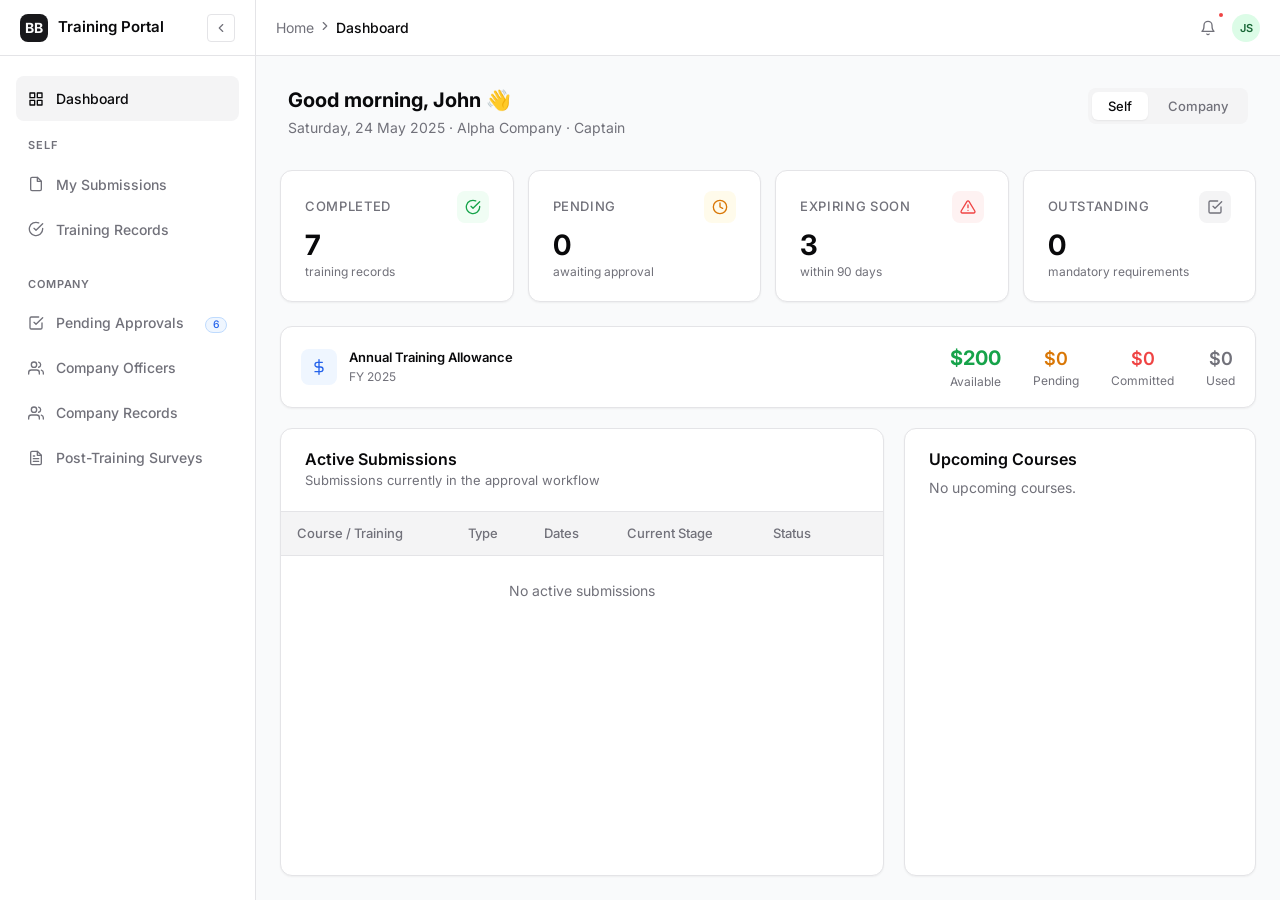
==== commit 467c18dd: "enhanced funding arrangement in form" ====
--- a/pages/captain.html
+++ b/pages/captain.html
@@ -845,30 +845,13 @@
 let _activeRef = '', _activeName = '', _activeCourse = '';
 
 function openDetailDialog(ref) {
-  const sub = BB.submissions[ref];
-  if (!sub) return;
-  const o = BB.officers[sub.officerId] || {};
-  document.getElementById('detail-title').textContent = BB.courseName(sub);
-  document.getElementById('detail-ref').textContent   = '#' + ref + ' · ' + o.name + ' · Submitted ' + sub.submitted;
-  document.getElementById('detail-content').innerHTML = BB.submissionDetailHTML(ref, 'captain');
-  document.getElementById('detail-return-btn').style.display  = '';
-  document.getElementById('detail-approve-btn').style.display = '';
-  document.getElementById('detail-return-btn').onclick  = () => { closeDetailDialog(); openReturnDialog(ref, '', BB.courseName(sub)); };
-  document.getElementById('detail-approve-btn').onclick = () => { closeDetailDialog(); openApproveDialog(ref, '', BB.courseName(sub)); };
-  document.getElementById('detail-overlay').classList.add('open');
-}
-function closeDetailDialog(e) { document.getElementById('detail-overlay').classList.remove('open'); }
-
-// Read-only submission detail for the captain's OWN submissions (self view)
+  window.location.href = 'submit.html?ref=' + ref + '&role=captain';
+}
+function closeDetailDialog(e) { /* no-op — navigated away */ }
+
+// Captain's own submission (read-only view as officer)
 function openSubmissionDetail(ref) {
-  const sub = BB.submissions[ref];
-  if (!sub) return;
-  document.getElementById('detail-title').textContent = BB.courseName(sub);
-  document.getElementById('detail-ref').textContent   = '#' + ref + ' · Submitted ' + sub.submitted;
-  document.getElementById('detail-content').innerHTML = BB.submissionDetailHTML(ref, 'officer');
-  document.getElementById('detail-return-btn').style.display  = 'none';
-  document.getElementById('detail-approve-btn').style.display = 'none';
-  document.getElementById('detail-overlay').classList.add('open');
+  window.location.href = 'submit.html?ref=' + ref + '&role=officer';
 }
 
 
@@ -1215,7 +1198,7 @@
     const subs = Object.values(BB.submissions).filter(s => s.officerId === CAPT_ID && activeStages.includes(s.stage));
     body.innerHTML = subs.length ? subs.map(s =>
       listItem(BB.courseName(s), '#' + s.ref + ' · ' + BB.submissionStatusLabel(s), BB.submissionStatusPill(s),
-        'document.getElementById(\'cap-stat-detail-overlay\').classList.remove(\'open\');openDetailDialog(\'' + s.ref + '\')')
+        'window.location.href=\'submit.html?ref=' + s.ref + '&role=officer\'')
     ).join('') : '<p style="padding:1.25rem;color:var(--muted-fg);font-size:.875rem;">No pending submissions.</p>';
 
   } else if (type === 'expiring') {
